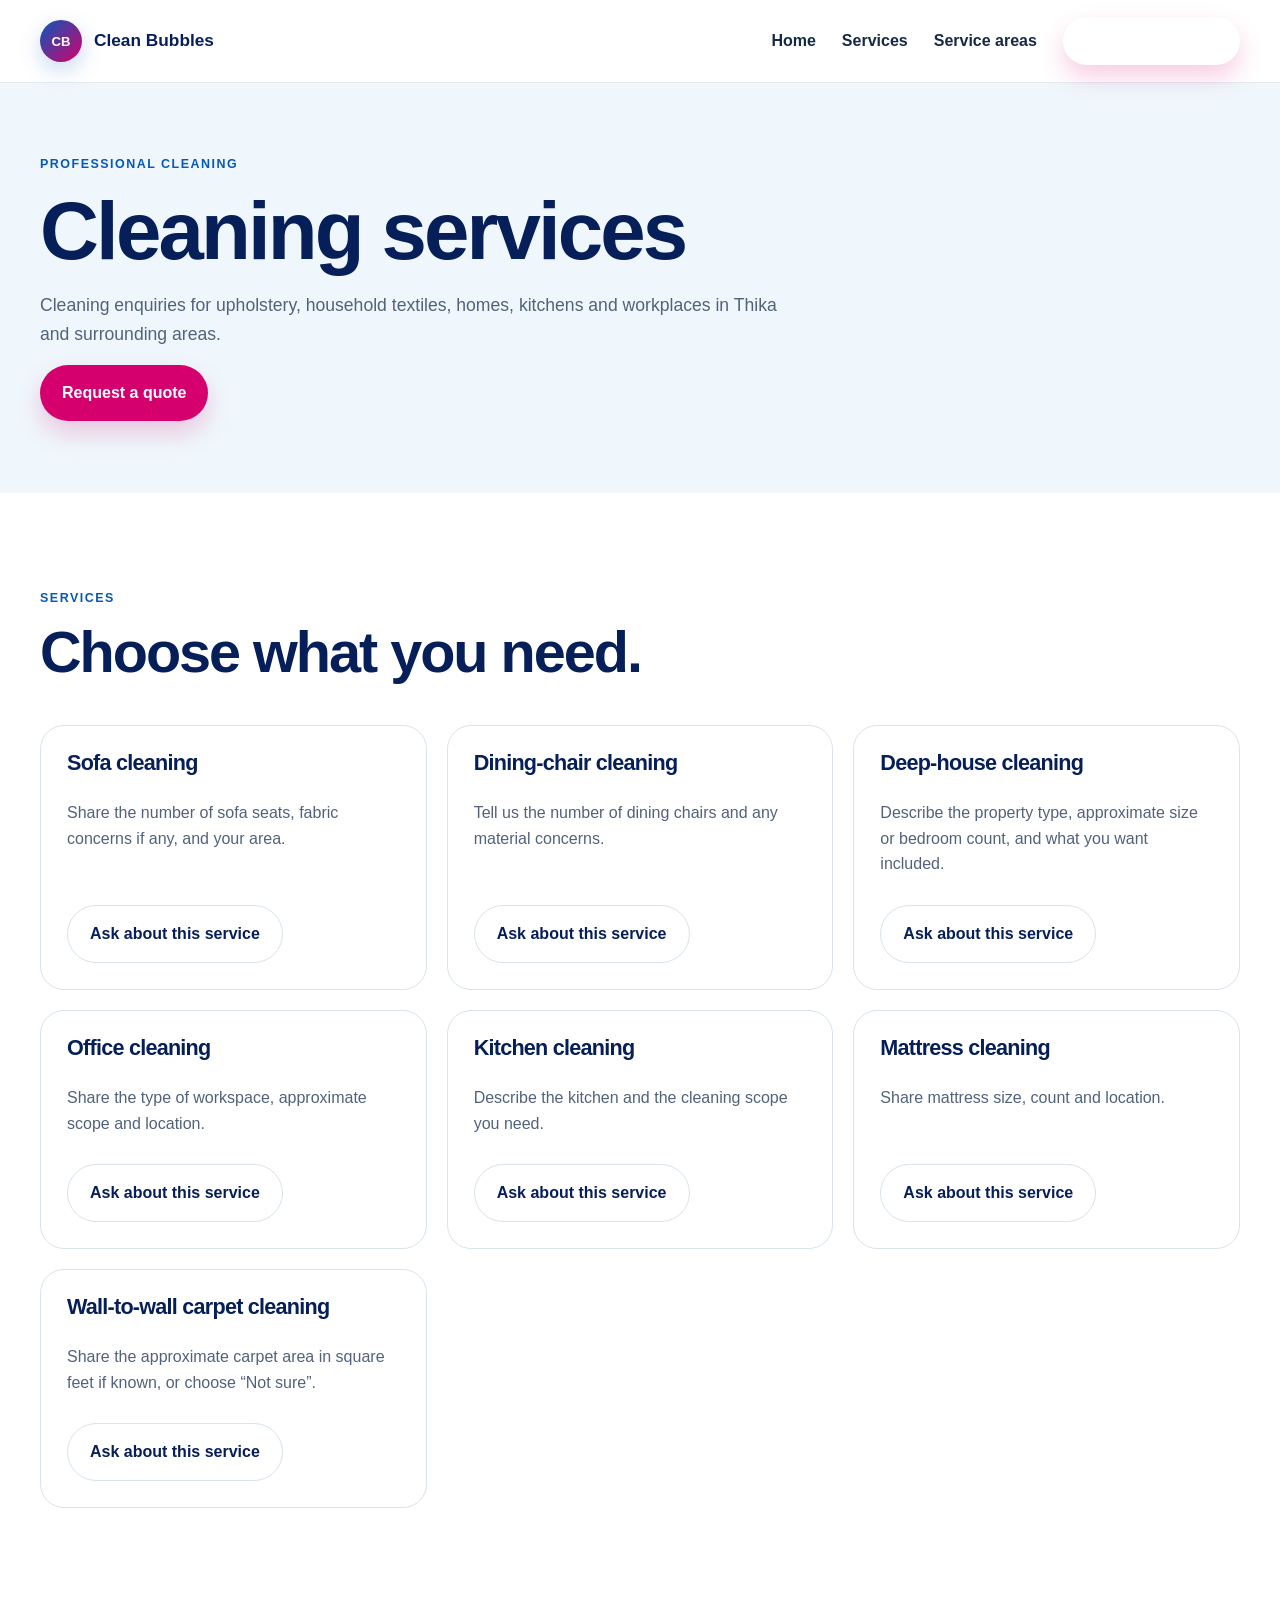
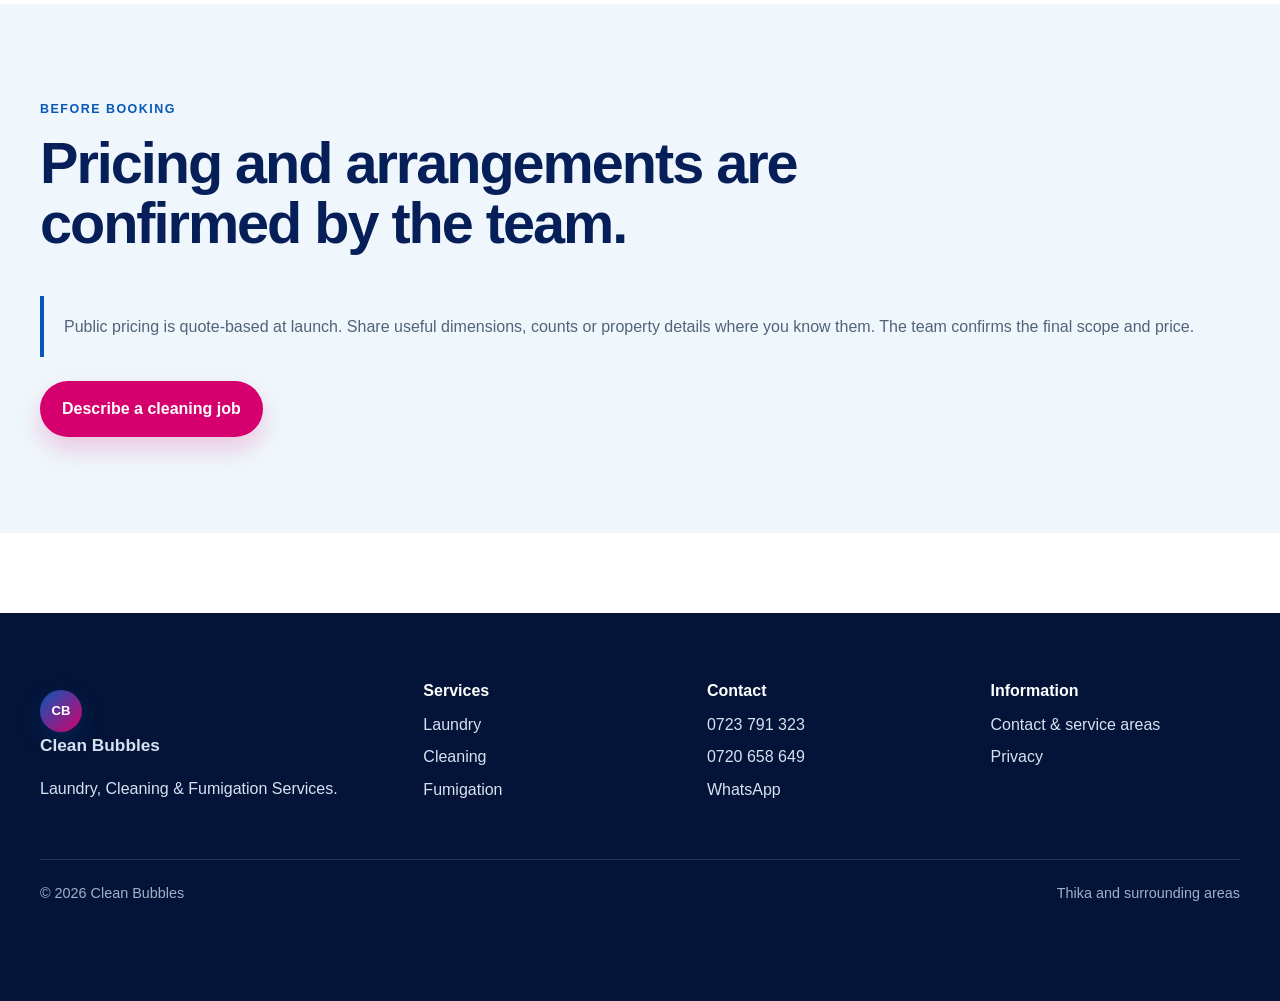
==== cleaning/index.html @ 1221df8a "Add cleaning services page" ====
<!doctype html>
<html lang="en">
<head>
  <meta charset="utf-8">
  <meta name="viewport" content="width=device-width,initial-scale=1">
  <meta name="description" content="Cleaning enquiries for upholstery, household textiles, homes, kitchens and workplaces in Thika and surrounding areas.">
  <title>Cleaning services | Clean Bubbles</title>
  <link rel="stylesheet" href="../assets/css/styles.css">
  <script defer src="../assets/js/main.js"></script>
  <script defer src="../assets/js/enquiry.js"></script>
</head>
<body>
  <a class="skip-link" href="#main">Skip to content</a>
  <header class="site-header">
    <div class="container nav-shell">
      <a class="wordmark" href="../"><span class="wordmark-mark">CB</span><span>Clean Bubbles</span></a>
      <button class="menu-toggle" type="button" aria-expanded="false" aria-controls="primary-nav">Menu</button>
      <nav id="primary-nav" class="primary-nav" aria-label="Primary navigation">
        <a href="../">Home</a>
        <div class="nav-dropdown is-open-static">
          <button class="nav-drop-toggle" type="button" aria-expanded="false">Services</button>
          <div class="nav-dropdown-menu"><a href="../laundry/">Laundry</a><a href="../cleaning/">Cleaning</a><a href="../fumigation/">Fumigation</a></div>
        </div>
        <a href="../contact/#areas">Service areas</a>
        <a class="btn btn-primary btn-small" href="https://wa.me/254723791323" target="_blank" rel="noopener noreferrer">Chat on WhatsApp</a>
      </nav>
    </div>
  </header>

  <main id="main">
    <section class="page-hero">
      <div class="container">
        <p class="eyebrow">Professional cleaning</p>
        <h1>Cleaning services</h1>
        <p class="page-lede">Cleaning enquiries for upholstery, household textiles, homes, kitchens and workplaces in Thika and surrounding areas.</p>
        <button class="btn btn-primary" type="button" data-enquiry data-category="cleaning">Request a quote</button>
      </div>
    </section>

    <section class="section">
      <div class="container">
        <div class="section-heading">
          <p class="eyebrow">Services</p>
          <h2>Choose what you need.</h2>
        </div>
        <div class="card-grid">
          <article class="service-card"><h3>Sofa cleaning</h3><p>Share the number of sofa seats, fabric concerns if any, and your area.</p><button class="btn btn-secondary" type="button" data-enquiry data-category="cleaning" data-service="Sofa cleaning">Ask about this service</button></article><article class="service-card"><h3>Dining-chair cleaning</h3><p>Tell us the number of dining chairs and any material concerns.</p><button class="btn btn-secondary" type="button" data-enquiry data-category="cleaning" data-service="Dining-chair cleaning">Ask about this service</button></article><article class="service-card"><h3>Deep-house cleaning</h3><p>Describe the property type, approximate size or bedroom count, and what you want included.</p><button class="btn btn-secondary" type="button" data-enquiry data-category="cleaning" data-service="Deep-house cleaning">Ask about this service</button></article><article class="service-card"><h3>Office cleaning</h3><p>Share the type of workspace, approximate scope and location.</p><button class="btn btn-secondary" type="button" data-enquiry data-category="cleaning" data-service="Office cleaning">Ask about this service</button></article><article class="service-card"><h3>Kitchen cleaning</h3><p>Describe the kitchen and the cleaning scope you need.</p><button class="btn btn-secondary" type="button" data-enquiry data-category="cleaning" data-service="Kitchen cleaning">Ask about this service</button></article><article class="service-card"><h3>Mattress cleaning</h3><p>Share mattress size, count and location.</p><button class="btn btn-secondary" type="button" data-enquiry data-category="cleaning" data-service="Mattress cleaning">Ask about this service</button></article><article class="service-card"><h3>Wall-to-wall carpet cleaning</h3><p>Share the approximate carpet area in square feet if known, or choose “Not sure”.</p><button class="btn btn-secondary" type="button" data-enquiry data-category="cleaning" data-service="Wall-to-wall carpet cleaning">Ask about this service</button></article>
        </div>
      </div>
    </section>

    <section class="section area-section">
      <div class="container">
        <div class="section-heading">
          <p class="eyebrow">Before booking</p>
          <h2>Pricing and arrangements are confirmed by the team.</h2>
        </div>
        <p class="notice">Public pricing is quote-based at launch. Share useful dimensions, counts or property details where you know them. The team confirms the final scope and price.</p>
        <div style="margin-top:24px"><button class="btn btn-primary" type="button" data-enquiry data-category="cleaning">Describe a cleaning job</button></div>
      </div>
    </section>
  </main>

  <footer class="site-footer">
    <div class="container footer-grid">
      <div><a class="wordmark wordmark-light" href="../"><span class="wordmark-mark">CB</span><span>Clean Bubbles</span></a><p>Laundry, Cleaning & Fumigation Services.</p></div>
      <div><h2>Services</h2><a href="../laundry/">Laundry</a><a href="../cleaning/">Cleaning</a><a href="../fumigation/">Fumigation</a></div>
      <div><h2>Contact</h2><a href="tel:+254723791323">0723 791 323</a><a href="tel:+254720658649">0720 658 649</a><a href="https://wa.me/254723791323" target="_blank" rel="noopener noreferrer">WhatsApp</a></div>
      <div><h2>Information</h2><a href="../contact/">Contact & service areas</a><a href="../privacy/">Privacy</a></div>
    </div>
    <div class="container footer-bottom"><span>© <span data-year></span> Clean Bubbles</span><span>Thika and surrounding areas</span></div>
  </footer>

  <div class="mobile-action-bar"><a href="https://wa.me/254723791323" target="_blank" rel="noopener noreferrer">WhatsApp</a><a href="tel:+254723791323">Call</a></div>
</body>
</html>
---- assets/css/styles.css ----
:root{
  --navy:#071F58;
  --blue:#0758B8;
  --pink:#D5006D;
  --white:#fff;
  --pale:#EFF7FC;
  --text:#172A45;
  --muted:#51627A;
  --border:#D7E3ED;
  --shadow:0 18px 45px rgba(7,31,88,.12);
  --radius:28px;
  --container:1200px;
}
*{box-sizing:border-box}
html{scroll-behavior:smooth}
body{margin:0;font-family:Arial,Helvetica,sans-serif;color:var(--text);background:#fff;line-height:1.6}
body.modal-open{overflow:hidden}
a{color:inherit}
img{max-width:100%}
button,input,select,textarea{font:inherit}
button{cursor:pointer}
.container{width:min(var(--container),calc(100% - 48px));margin-inline:auto}
.section{padding:96px 0}
.skip-link{position:absolute;left:-9999px;top:10px;background:var(--navy);color:#fff;padding:10px 14px;z-index:999}
.skip-link:focus{left:10px}
.site-header{position:sticky;top:0;z-index:50;background:rgba(255,255,255,.93);backdrop-filter:blur(18px);border-bottom:1px solid rgba(215,227,237,.7)}
.nav-shell{min-height:82px;display:flex;align-items:center;justify-content:space-between;gap:24px}
.wordmark{display:inline-flex;align-items:center;gap:12px;text-decoration:none;font-weight:800;color:var(--navy);font-size:1.08rem}
.wordmark-mark{width:42px;height:42px;display:grid;place-items:center;border-radius:50%;background:linear-gradient(135deg,var(--blue),var(--pink));color:#fff;font-size:.82rem;box-shadow:0 8px 22px rgba(7,88,184,.22)}
.primary-nav{display:flex;align-items:center;gap:26px}
.primary-nav>a,.nav-drop-toggle{font-weight:700;text-decoration:none;color:var(--text);background:none;border:0;padding:10px 0}
.primary-nav>a:hover,.nav-drop-toggle:hover,.primary-nav .active{color:var(--blue)}
.nav-dropdown{position:relative}
.nav-dropdown-menu{position:absolute;top:calc(100% + 12px);left:-18px;min-width:190px;background:#fff;padding:10px;border-radius:18px;box-shadow:var(--shadow);border:1px solid var(--border);opacity:0;visibility:hidden;transform:translateY(-6px);transition:.2s ease}
.nav-dropdown.is-open .nav-dropdown-menu{opacity:1;visibility:visible;transform:none}
.nav-dropdown-menu a{display:block;padding:10px 12px;border-radius:12px;text-decoration:none;font-weight:700}
.nav-dropdown-menu a:hover{background:var(--pale);color:var(--blue)}
.menu-toggle{display:none;border:1px solid var(--border);background:#fff;border-radius:12px;padding:10px 14px;font-weight:800}
.btn{border:0;border-radius:999px;padding:15px 22px;display:inline-flex;align-items:center;justify-content:center;gap:8px;text-decoration:none;font-weight:800;transition:transform .2s ease,box-shadow .2s ease,background .2s ease}
.btn:hover{transform:translateY(-2px)}
.btn-primary{background:var(--pink);color:#fff;box-shadow:0 12px 26px rgba(213,0,109,.2)}
.btn-secondary{background:#fff;color:var(--navy);border:1px solid var(--border)}
.btn-light{background:#fff;color:var(--navy)}
.btn-small{padding:11px 17px!important;color:#fff!important}
.hero{overflow:hidden;background:linear-gradient(180deg,#fff 0%,#f7fbff 100%);padding:72px 0 86px}
.hero-grid{display:grid;grid-template-columns:1.05fr .95fr;align-items:center;gap:72px}
.eyebrow{text-transform:uppercase;letter-spacing:.12em;font-size:.78rem;font-weight:800;color:var(--blue);margin:0 0 14px}
.eyebrow-light{color:#b8d7ff}
h1,h2,h3{line-height:1.04;margin:0;color:var(--navy);letter-spacing:-.035em}
h1{font-size:clamp(3rem,6.5vw,5.1rem);max-width:780px}
h2{font-size:clamp(2.2rem,4.5vw,3.8rem)}
h3{font-size:clamp(1.45rem,2.6vw,2.25rem)}
.hero-lede{font-size:1.18rem;color:var(--muted);max-width:680px;margin:24px 0 30px}
.hero-actions,.inline-actions{display:flex;gap:14px;flex-wrap:wrap;align-items:center}
.hero-contact{display:flex;gap:8px;align-items:center;margin-top:22px;color:var(--muted);font-size:.95rem}
.hero-contact a{font-weight:800;color:var(--navy)}
.hero-art{min-height:560px;position:relative;display:grid;place-items:center}
.washer{width:350px;height:430px;border-radius:34px;background:linear-gradient(145deg,#f8fbfe,#e7f0f8);box-shadow:0 40px 80px rgba(7,31,88,.2),inset 0 0 0 1px rgba(255,255,255,.9);position:relative;z-index:2;padding:34px}
.washer-top{height:42px;display:flex;align-items:center;gap:12px}
.washer-top span{width:15px;height:15px;border-radius:50%;background:var(--blue)}
.washer-top span:nth-child(2){background:#b8c9dc}
.washer-top span:nth-child(3){width:58px;border-radius:99px;background:#dbe7f1}
.washer-door{width:246px;height:246px;border-radius:50%;margin:30px auto 0;background:radial-gradient(circle at 38% 25%,#8bd5ff,#1d72c8 58%,#0b326d);border:24px solid #d8e4ee;box-shadow:inset 0 0 0 5px rgba(255,255,255,.7);position:relative;overflow:hidden}
.washer-water{position:absolute;left:-10%;right:-10%;bottom:-15%;height:58%;background:rgba(255,255,255,.16);border-radius:50% 50% 0 0;transform:rotate(-7deg)}
.washer-cloth{position:absolute;width:90px;height:60px;border-radius:40px;filter:drop-shadow(0 8px 12px rgba(0,0,0,.15))}
.cloth-one{background:#fff;left:42px;top:118px;transform:rotate(22deg)}
.cloth-two{background:#ef62a8;right:26px;top:92px;transform:rotate(-30deg)}
.laundry-card{position:absolute;right:0;bottom:52px;background:#fff;border:1px solid var(--border);box-shadow:var(--shadow);border-radius:22px;padding:18px 20px;z-index:4;max-width:235px}
.laundry-card strong,.laundry-card span{display:block}
.laundry-card strong{color:var(--navy)}
.laundry-card span{font-size:.9rem;color:var(--muted);margin-top:4px}
.bubble{position:absolute;border-radius:50%;background:linear-gradient(135deg,rgba(7,88,184,.22),rgba(213,0,109,.13));border:1px solid rgba(255,255,255,.85);box-shadow:inset 0 0 18px rgba(255,255,255,.8)}
.bubble-a{width:110px;height:110px;top:35px;right:20px}
.bubble-b{width:58px;height:58px;left:18px;top:140px}
.bubble-c{width:78px;height:78px;right:48px;top:170px}
.section-heading{max-width:760px;margin-bottom:42px}
.section-heading p:not(.eyebrow){color:var(--muted);font-size:1.08rem}
.tabs{border:1px solid var(--border);border-radius:32px;padding:14px;background:#fff;box-shadow:0 20px 60px rgba(7,31,88,.08)}
.tab-list{display:flex;gap:8px;padding:6px;background:var(--pale);border-radius:20px;width:max-content;max-width:100%;margin-bottom:14px}
.tab-list button{border:0;background:transparent;border-radius:15px;padding:12px 20px;color:var(--muted);font-weight:800}
.tab-list button[aria-selected="true"]{background:#fff;color:var(--blue);box-shadow:0 8px 24px rgba(7,31,88,.08)}
.tab-panel{min-height:390px;display:grid;grid-template-columns:1fr .9fr;align-items:center;gap:50px;padding:44px}
.tab-panel[hidden]{display:none}
.tab-panel p:not(.eyebrow){color:var(--muted);font-size:1.05rem}
.text-link{font-weight:800;color:var(--blue);text-decoration:none}
.service-visual{min-height:290px;border-radius:28px;background:linear-gradient(145deg,#f7fbff,#e8f4fb);position:relative;overflow:hidden}
.fold{position:absolute;left:50%;transform:translateX(-50%);width:220px;height:72px;border-radius:18px;box-shadow:0 14px 30px rgba(7,31,88,.1)}
.fold-1{top:70px;background:#fff}
.fold-2{top:128px;background:#74bce9}
.fold-3{top:186px;background:#f28bb9}
.sofa{position:absolute;left:18%;right:18%;bottom:44px;height:130px;background:#6ca5cf;border-radius:24px 24px 14px 14px}
.sofa:before,.sofa:after{content:"";position:absolute;bottom:-24px;width:24px;height:32px;background:#497da4;border-radius:0 0 8px 8px}
.sofa:before{left:18px}.sofa:after{right:18px}
.sparkle{position:absolute;width:28px;height:28px;background:var(--pink);clip-path:polygon(50% 0,61% 39%,100% 50%,61% 61%,50% 100%,39% 61%,0 50%,39% 39%)}
.s1{top:48px;right:24%}.s2{top:95px;left:19%;width:18px;height:18px;background:var(--blue)}
.shield{position:absolute;width:145px;height:165px;background:linear-gradient(145deg,var(--blue),var(--navy));left:50%;top:50%;transform:translate(-50%,-50%);clip-path:polygon(50% 0,90% 15%,82% 68%,50% 100%,18% 68%,10% 15%)}
.dot{position:absolute;border-radius:50%;background:var(--pink)}
.d1{width:26px;height:26px;left:18%;top:25%}.d2{width:18px;height:18px;right:17%;top:38%}.d3{width:12px;height:12px;left:30%;bottom:17%}
.care-section{background:var(--navy);color:#fff;overflow:hidden}
.care-grid{display:grid;grid-template-columns:.95fr 1.05fr;gap:70px;align-items:center}
.care-section h2{color:#fff}
.care-copy p:not(.eyebrow){color:#cbd7eb;font-size:1.08rem;margin:22px 0 26px}
.fabric-art{height:450px;position:relative}
.fabric{position:absolute;border-radius:42px;box-shadow:0 35px 60px rgba(0,0,0,.25)}
.fabric-one{width:74%;height:220px;right:0;top:20px;background:linear-gradient(145deg,#f3f7fb,#a9c2d7);transform:rotate(8deg)}
.fabric-two{width:68%;height:210px;left:3%;top:125px;background:linear-gradient(145deg,#2c77bd,#11457c);transform:rotate(-8deg)}
.fabric-three{width:56%;height:170px;right:8%;bottom:5px;background:linear-gradient(145deg,#e7539b,#9d0f57);transform:rotate(5deg)}
.steps{display:grid;grid-template-columns:repeat(3,1fr);gap:22px}
.step-card{padding:30px;border:1px solid var(--border);border-radius:26px;background:#fff}
.step-card span{display:inline-grid;place-items:center;width:48px;height:48px;border-radius:50%;background:var(--pale);color:var(--blue);font-weight:900}
.step-card h3{font-size:1.42rem;margin:22px 0 10px}
.step-card p{margin:0;color:var(--muted)}
.area-section{background:var(--pale)}
.area-grid{display:grid;grid-template-columns:1fr .75fr;gap:46px;align-items:center}
.area-grid p{color:var(--muted)}
.area-card{background:#fff;border:1px solid var(--border);border-radius:28px;padding:30px;box-shadow:0 18px 50px rgba(7,31,88,.08)}
.area-card strong{font-size:1.25rem;color:var(--navy)}
.faq-list{display:grid;gap:12px}
.faq-list details{border:1px solid var(--border);border-radius:18px;padding:18px 20px;background:#fff}
.faq-list summary{font-weight:800;color:var(--navy);cursor:pointer}
.faq-list p{color:var(--muted);margin-bottom:0}
.final-cta{padding-top:40px}
.cta-panel{background:linear-gradient(135deg,var(--blue),var(--navy));color:#fff;border-radius:34px;padding:48px;display:flex;justify-content:space-between;align-items:center;gap:30px}
.cta-panel h2{color:#fff}.cta-panel p:not(.eyebrow){color:#d6e6f8}
.site-footer{background:#041438;color:#d6e1f1;padding:70px 0 96px;margin-top:80px}
.footer-grid{display:grid;grid-template-columns:1.4fr repeat(3,1fr);gap:34px}
.wordmark-light{color:#fff}
.footer-grid h2{font-size:1rem;color:#fff;margin-bottom:12px;letter-spacing:0}
.footer-grid a{display:block;color:#d6e1f1;text-decoration:none;margin:7px 0}
.footer-grid a:hover{color:#fff}
.footer-bottom{margin-top:42px;padding-top:22px;border-top:1px solid rgba(255,255,255,.14);display:flex;justify-content:space-between;gap:20px;font-size:.9rem;color:#9fb0c8}
.mobile-action-bar{display:none}
.page-hero{background:var(--pale);padding:72px 0}
.page-hero .page-lede{max-width:760px;color:var(--muted);font-size:1.1rem}
.card-grid{display:grid;grid-template-columns:repeat(3,1fr);gap:20px}
.service-card{border:1px solid var(--border);border-radius:24px;padding:26px;background:#fff;display:flex;flex-direction:column}
.service-card h3{font-size:1.35rem;margin-bottom:10px}
.service-card p{color:var(--muted);flex:1}
.service-card .btn{margin-top:12px;align-self:flex-start}
.notice{border-left:4px solid var(--blue);background:var(--pale);padding:18px 20px;border-radius:0 16px 16px 0;color:var(--muted)}
.contact-grid{display:grid;grid-template-columns:1fr 1fr;gap:24px}
.contact-card{border:1px solid var(--border);border-radius:24px;padding:28px}
.contact-card h2{font-size:1.6rem;margin-bottom:8px}
.contact-card p{color:var(--muted)}
.contact-card a{font-weight:800;color:var(--blue)}
.enquiry-modal{position:fixed;inset:0;z-index:100;display:none}
.enquiry-modal.is-open{display:block}
.enquiry-backdrop{position:absolute;inset:0;background:rgba(4,20,56,.72)}
.enquiry-dialog{position:relative;width:min(680px,calc(100% - 32px));max-height:90vh;overflow:auto;margin:5vh auto;background:#fff;border-radius:28px;padding:30px;box-shadow:0 30px 80px rgba(0,0,0,.3)}
.enquiry-close{position:absolute;right:18px;top:18px;border:1px solid var(--border);width:42px;height:42px;border-radius:50%;background:#fff;font-weight:900}
.form-grid{display:grid;grid-template-columns:1fr 1fr;gap:16px}
.form-field{display:grid;gap:7px}
.form-field.full{grid-column:1/-1}
.form-field label{font-weight:800;color:var(--navy)}
.form-field input,.form-field select,.form-field textarea{width:100%;border:1px solid var(--border);border-radius:14px;padding:13px 14px;color:var(--text);background:#fff}
.form-field textarea{min-height:130px;resize:vertical}
.form-error{color:#a50048;font-size:.88rem;min-height:1.1em}
.review-box{white-space:pre-wrap;background:var(--pale);border-radius:18px;padding:18px;color:var(--text);margin:18px 0}
.modal-actions{display:flex;gap:10px;flex-wrap:wrap;margin-top:20px}
.reveal{opacity:0;transform:translateY(16px);transition:opacity .6s ease,transform .6s ease}
.reveal.is-visible{opacity:1;transform:none}
@media (prefers-reduced-motion:reduce){*{scroll-behavior:auto!important}.reveal{opacity:1;transform:none;transition:none}.btn{transition:none}}
@media(max-width:900px){
  .menu-toggle{display:block}
  .primary-nav{position:absolute;left:24px;right:24px;top:72px;display:none;flex-direction:column;align-items:stretch;gap:4px;background:#fff;padding:18px;border-radius:20px;border:1px solid var(--border);box-shadow:var(--shadow)}
  .primary-nav.is-open{display:flex}
  .nav-dropdown-menu{position:static;display:none;opacity:1;visibility:visible;transform:none;box-shadow:none;margin-top:4px}
  .nav-dropdown.is-open .nav-dropdown-menu{display:block}
  .hero-grid,.care-grid,.area-grid,.contact-grid{grid-template-columns:1fr}
  .hero{padding-top:50px}
  .hero-art{min-height:480px}
  .tab-panel{grid-template-columns:1fr;padding:28px;min-height:0}
  .steps,.card-grid{grid-template-columns:1fr 1fr}
  .footer-grid{grid-template-columns:1fr 1fr}
}
@media(max-width:640px){
  .container{width:min(100% - 32px,var(--container))}
  .section{padding:68px 0}
  .hero-grid{gap:34px}
  .hero-art{min-height:390px}
  .washer{width:270px;height:340px;padding:24px}
  .washer-door{width:188px;height:188px;border-width:18px;margin-top:18px}
  .laundry-card{right:4px;bottom:26px;max-width:190px}
  .tab-list{width:100%;display:grid;grid-template-columns:repeat(3,1fr)}
  .tab-list button{padding:11px 8px}
  .steps,.card-grid,.footer-grid{grid-template-columns:1fr}
  .cta-panel{padding:32px;align-items:flex-start;flex-direction:column}
  .footer-bottom{flex-direction:column}
  .mobile-action-bar{position:fixed;display:grid;grid-template-columns:1fr 1fr;left:12px;right:12px;bottom:12px;z-index:45;background:#fff;border:1px solid var(--border);border-radius:18px;box-shadow:var(--shadow);overflow:hidden}
  .mobile-action-bar a{padding:14px;text-align:center;text-decoration:none;font-weight:900;color:var(--navy)}
  .mobile-action-bar a:first-child{background:var(--pink);color:#fff}
  .site-footer{padding-bottom:120px}
  .form-grid{grid-template-columns:1fr}
  .form-field.full{grid-column:auto}
}
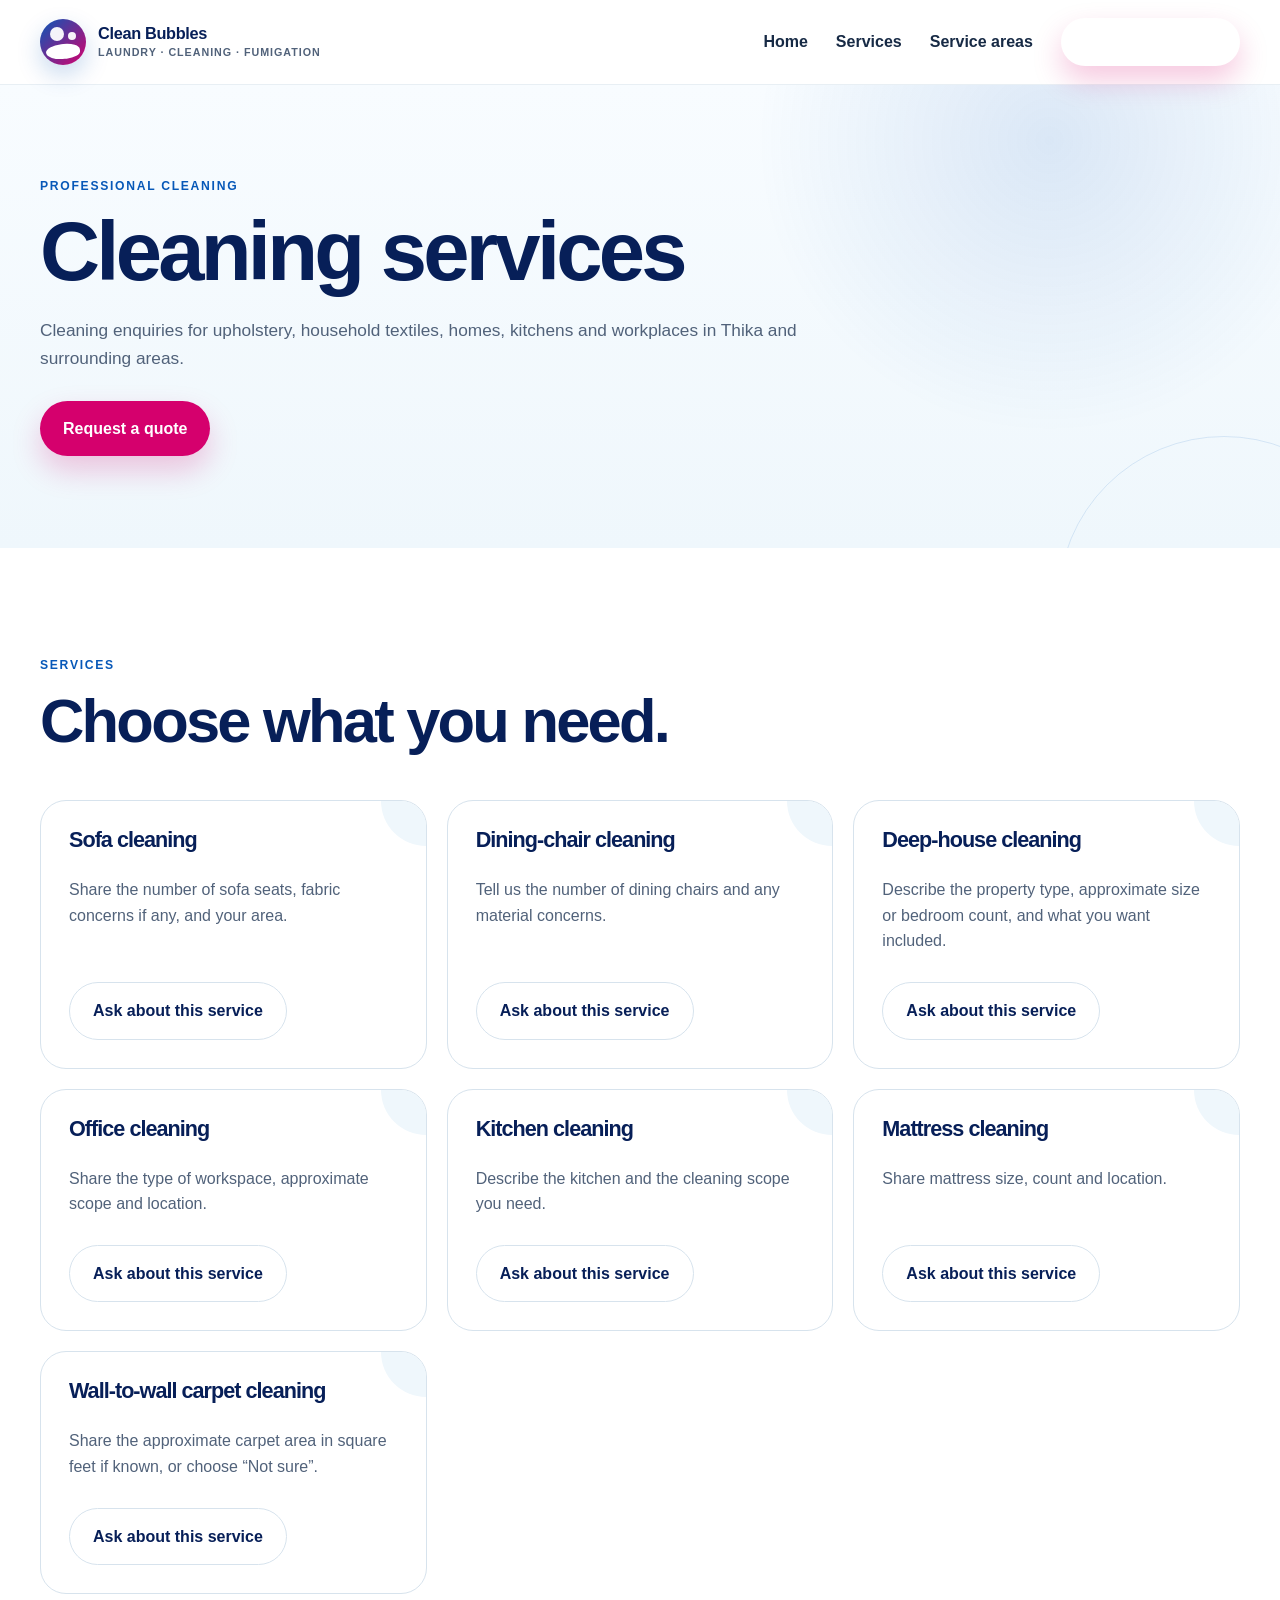
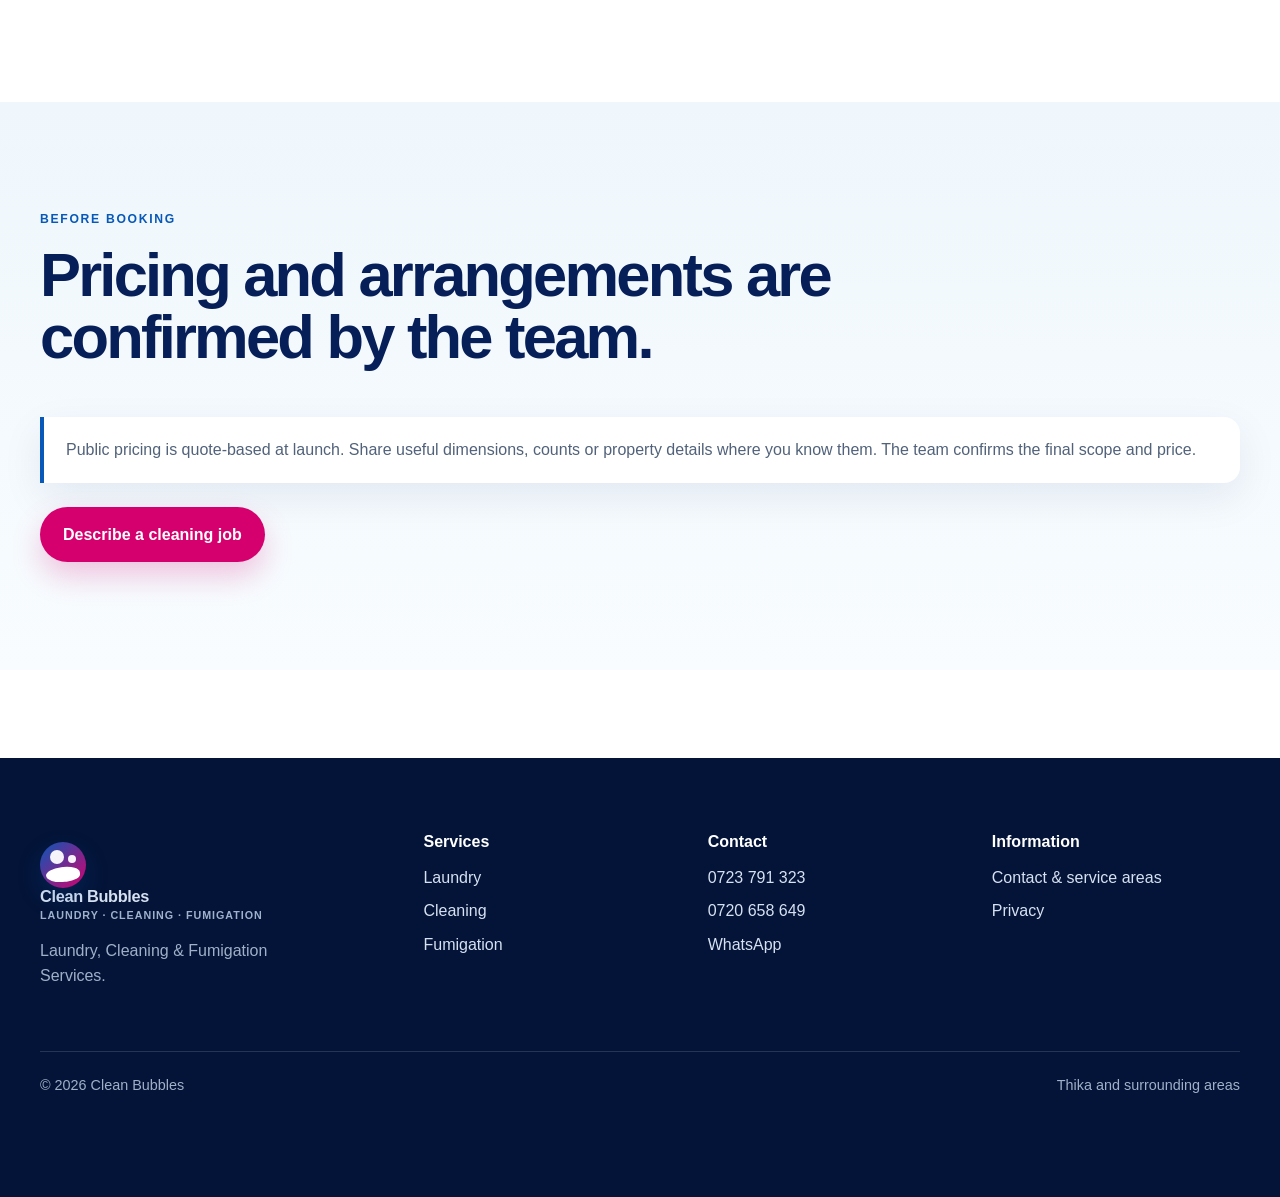
==== commit 4ab36979: "Align Clean Bubbles branding across pages" ====
--- a/cleaning/index.html
+++ b/cleaning/index.html
@@ -13,7 +13,7 @@
   <a class="skip-link" href="#main">Skip to content</a>
   <header class="site-header">
     <div class="container nav-shell">
-      <a class="wordmark" href="../"><span class="wordmark-mark">CB</span><span>Clean Bubbles</span></a>
+      <a class="wordmark" href="../"><span class="wordmark-mark" aria-hidden="true"><span class="mark-bubble mark-bubble-one"></span><span class="mark-bubble mark-bubble-two"></span><span class="mark-wave"></span></span><span class="wordmark-copy"><strong>Clean Bubbles</strong><small>Laundry · Cleaning · Fumigation</small></span></a>
       <button class="menu-toggle" type="button" aria-expanded="false" aria-controls="primary-nav">Menu</button>
       <nav id="primary-nav" class="primary-nav" aria-label="Primary navigation">
         <a href="../">Home</a>
@@ -63,7 +63,7 @@
 
   <footer class="site-footer">
     <div class="container footer-grid">
-      <div><a class="wordmark wordmark-light" href="../"><span class="wordmark-mark">CB</span><span>Clean Bubbles</span></a><p>Laundry, Cleaning & Fumigation Services.</p></div>
+      <div><a class="wordmark wordmark-light" href="../"><span class="wordmark-mark" aria-hidden="true"><span class="mark-bubble mark-bubble-one"></span><span class="mark-bubble mark-bubble-two"></span><span class="mark-wave"></span></span><span class="wordmark-copy"><strong>Clean Bubbles</strong><small>Laundry · Cleaning · Fumigation</small></span></a><p>Laundry, Cleaning & Fumigation Services.</p></div>
       <div><h2>Services</h2><a href="../laundry/">Laundry</a><a href="../cleaning/">Cleaning</a><a href="../fumigation/">Fumigation</a></div>
       <div><h2>Contact</h2><a href="tel:+254723791323">0723 791 323</a><a href="tel:+254720658649">0720 658 649</a><a href="https://wa.me/254723791323" target="_blank" rel="noopener noreferrer">WhatsApp</a></div>
       <div><h2>Information</h2><a href="../contact/">Contact & service areas</a><a href="../privacy/">Privacy</a></div>
--- a/assets/css/styles.css
+++ b/assets/css/styles.css
@@ -1,195 +1,455 @@
 :root{
   --navy:#071F58;
+  --navy-deep:#041438;
   --blue:#0758B8;
+  --blue-soft:#2A88D8;
   --pink:#D5006D;
-  --white:#fff;
+  --pink-soft:#F063A8;
+  --white:#FFFFFF;
   --pale:#EFF7FC;
+  --pale-2:#F7FBFE;
   --text:#172A45;
   --muted:#51627A;
   --border:#D7E3ED;
-  --shadow:0 18px 45px rgba(7,31,88,.12);
-  --radius:28px;
+  --shadow:0 24px 70px rgba(7,31,88,.12);
+  --shadow-soft:0 14px 40px rgba(7,31,88,.08);
+  --radius:30px;
   --container:1200px;
 }
 *{box-sizing:border-box}
 html{scroll-behavior:smooth}
-body{margin:0;font-family:Arial,Helvetica,sans-serif;color:var(--text);background:#fff;line-height:1.6}
+body{
+  margin:0;
+  font-family:Inter,ui-sans-serif,-apple-system,BlinkMacSystemFont,"Segoe UI",Arial,Helvetica,sans-serif;
+  color:var(--text);
+  background:#fff;
+  line-height:1.6;
+  -webkit-font-smoothing:antialiased;
+  overflow-x:hidden;
+}
 body.modal-open{overflow:hidden}
 a{color:inherit}
 img{max-width:100%}
 button,input,select,textarea{font:inherit}
 button{cursor:pointer}
+button:focus-visible,a:focus-visible,input:focus-visible,select:focus-visible,textarea:focus-visible,summary:focus-visible{
+  outline:3px solid rgba(7,88,184,.32);
+  outline-offset:3px;
+}
 .container{width:min(var(--container),calc(100% - 48px));margin-inline:auto}
-.section{padding:96px 0}
-.skip-link{position:absolute;left:-9999px;top:10px;background:var(--navy);color:#fff;padding:10px 14px;z-index:999}
+.section{padding:108px 0}
+.skip-link{position:absolute;left:-9999px;top:10px;background:var(--navy);color:#fff;padding:10px 14px;z-index:999;border-radius:10px}
 .skip-link:focus{left:10px}
-.site-header{position:sticky;top:0;z-index:50;background:rgba(255,255,255,.93);backdrop-filter:blur(18px);border-bottom:1px solid rgba(215,227,237,.7)}
-.nav-shell{min-height:82px;display:flex;align-items:center;justify-content:space-between;gap:24px}
-.wordmark{display:inline-flex;align-items:center;gap:12px;text-decoration:none;font-weight:800;color:var(--navy);font-size:1.08rem}
-.wordmark-mark{width:42px;height:42px;display:grid;place-items:center;border-radius:50%;background:linear-gradient(135deg,var(--blue),var(--pink));color:#fff;font-size:.82rem;box-shadow:0 8px 22px rgba(7,88,184,.22)}
-.primary-nav{display:flex;align-items:center;gap:26px}
-.primary-nav>a,.nav-drop-toggle{font-weight:700;text-decoration:none;color:var(--text);background:none;border:0;padding:10px 0}
+
+.site-header{
+  position:sticky;top:0;z-index:50;
+  background:rgba(255,255,255,.88);
+  backdrop-filter:blur(20px) saturate(150%);
+  border-bottom:1px solid rgba(215,227,237,.58);
+  transition:box-shadow .25s ease,background .25s ease;
+}
+.site-header.is-scrolled{background:rgba(255,255,255,.96);box-shadow:0 10px 30px rgba(7,31,88,.06)}
+.nav-shell{min-height:84px;display:flex;align-items:center;justify-content:space-between;gap:24px}
+.wordmark{display:inline-flex;align-items:center;gap:12px;text-decoration:none;color:var(--navy)}
+.wordmark-mark{
+  width:46px;height:46px;display:grid;place-items:center;border-radius:50%;
+  background:linear-gradient(135deg,var(--blue),var(--pink));
+  color:#fff;font-size:.78rem;font-weight:900;box-shadow:0 10px 24px rgba(7,88,184,.22);
+  position:relative;overflow:hidden;flex:0 0 auto;
+}
+.mark-bubble{position:absolute;border-radius:50%;background:rgba(255,255,255,.94)}
+.mark-bubble-one{width:14px;height:14px;left:10px;top:8px}
+.mark-bubble-two{width:8px;height:8px;right:10px;top:13px}
+.mark-wave{
+  position:absolute;width:34px;height:15px;left:6px;bottom:6px;
+  border-radius:50% 50% 44% 56%;
+  background:#fff;transform:rotate(-6deg);
+}
+.wordmark-copy{display:grid;line-height:1.05;gap:5px}
+.wordmark-copy strong{font-size:1.02rem;letter-spacing:-.02em}
+.wordmark-copy small{font-size:.67rem;letter-spacing:.09em;text-transform:uppercase;color:var(--muted);font-weight:800}
+.wordmark-light .wordmark-copy small{color:#9fb2cc}
+.primary-nav{display:flex;align-items:center;gap:28px}
+.primary-nav>a,.nav-drop-toggle{
+  font-weight:750;text-decoration:none;color:var(--text);background:none;border:0;padding:12px 0;
+  transition:color .18s ease;
+}
 .primary-nav>a:hover,.nav-drop-toggle:hover,.primary-nav .active{color:var(--blue)}
 .nav-dropdown{position:relative}
-.nav-dropdown-menu{position:absolute;top:calc(100% + 12px);left:-18px;min-width:190px;background:#fff;padding:10px;border-radius:18px;box-shadow:var(--shadow);border:1px solid var(--border);opacity:0;visibility:hidden;transform:translateY(-6px);transition:.2s ease}
+.nav-dropdown-menu{
+  position:absolute;top:calc(100% + 10px);left:-24px;min-width:280px;background:#fff;padding:10px;
+  border-radius:20px;box-shadow:var(--shadow);border:1px solid var(--border);
+  opacity:0;visibility:hidden;transform:translateY(-8px);transition:.2s ease;
+}
 .nav-dropdown.is-open .nav-dropdown-menu{opacity:1;visibility:visible;transform:none}
-.nav-dropdown-menu a{display:block;padding:10px 12px;border-radius:12px;text-decoration:none;font-weight:700}
-.nav-dropdown-menu a:hover{background:var(--pale);color:var(--blue)}
-.menu-toggle{display:none;border:1px solid var(--border);background:#fff;border-radius:12px;padding:10px 14px;font-weight:800}
-.btn{border:0;border-radius:999px;padding:15px 22px;display:inline-flex;align-items:center;justify-content:center;gap:8px;text-decoration:none;font-weight:800;transition:transform .2s ease,box-shadow .2s ease,background .2s ease}
+.nav-dropdown-menu a{display:grid;padding:12px 14px;border-radius:14px;text-decoration:none;line-height:1.25}
+.nav-dropdown-menu a span{font-weight:850;color:var(--navy)}
+.nav-dropdown-menu a small{font-size:.78rem;color:var(--muted);margin-top:3px}
+.nav-dropdown-menu a:hover{background:var(--pale)}
+.menu-toggle{
+  display:none;border:1px solid var(--border);background:#fff;border-radius:14px;padding:10px 13px;
+  font-weight:850;align-items:center;gap:9px;color:var(--navy)
+}
+.menu-lines,.menu-lines:before,.menu-lines:after{display:block;width:18px;height:2px;background:currentColor;border-radius:99px}
+.menu-lines{position:relative}
+.menu-lines:before,.menu-lines:after{content:"";position:absolute;left:0}
+.menu-lines:before{top:-6px}.menu-lines:after{top:6px}
+
+.btn{
+  border:0;border-radius:999px;padding:15px 23px;display:inline-flex;align-items:center;justify-content:center;gap:10px;
+  text-decoration:none;font-weight:850;transition:transform .2s ease,box-shadow .2s ease,background .2s ease;
+  min-height:50px;
+}
 .btn:hover{transform:translateY(-2px)}
-.btn-primary{background:var(--pink);color:#fff;box-shadow:0 12px 26px rgba(213,0,109,.2)}
+.btn-primary{background:var(--pink);color:#fff;box-shadow:0 14px 30px rgba(213,0,109,.22)}
+.btn-primary:hover{box-shadow:0 18px 38px rgba(213,0,109,.28)}
 .btn-secondary{background:#fff;color:var(--navy);border:1px solid var(--border)}
-.btn-light{background:#fff;color:var(--navy)}
-.btn-small{padding:11px 17px!important;color:#fff!important}
-.hero{overflow:hidden;background:linear-gradient(180deg,#fff 0%,#f7fbff 100%);padding:72px 0 86px}
-.hero-grid{display:grid;grid-template-columns:1.05fr .95fr;align-items:center;gap:72px}
-.eyebrow{text-transform:uppercase;letter-spacing:.12em;font-size:.78rem;font-weight:800;color:var(--blue);margin:0 0 14px}
-.eyebrow-light{color:#b8d7ff}
-h1,h2,h3{line-height:1.04;margin:0;color:var(--navy);letter-spacing:-.035em}
-h1{font-size:clamp(3rem,6.5vw,5.1rem);max-width:780px}
-h2{font-size:clamp(2.2rem,4.5vw,3.8rem)}
-h3{font-size:clamp(1.45rem,2.6vw,2.25rem)}
-.hero-lede{font-size:1.18rem;color:var(--muted);max-width:680px;margin:24px 0 30px}
+.btn-light{background:#fff;color:var(--navy);box-shadow:0 12px 30px rgba(0,0,0,.13)}
+.btn-small{padding:11px 18px!important;min-height:44px;color:#fff!important}
+.btn-icon span{font-size:1.1em}
+
+.eyebrow{
+  text-transform:uppercase;letter-spacing:.14em;font-size:.76rem;font-weight:900;color:var(--blue);margin:0 0 14px;
+}
+.eyebrow-light{color:#B9D7FF}
+h1,h2,h3{line-height:1.02;margin:0;color:var(--navy);letter-spacing:-.045em}
+h1{font-size:clamp(3.1rem,6.5vw,5.35rem);max-width:830px}
+h2{font-size:clamp(2.35rem,4.8vw,4rem)}
+h3{font-size:clamp(1.55rem,2.6vw,2.35rem)}
+.headline-accent{color:var(--blue)}
+
+.hero-experience{
+  position:relative;overflow:hidden;
+  background:
+    radial-gradient(circle at 74% 12%,rgba(99,190,255,.16),transparent 28%),
+    radial-gradient(circle at 94% 58%,rgba(213,0,109,.08),transparent 24%),
+    linear-gradient(180deg,#fff 0%,#F8FCFF 72%,#fff 100%);
+  padding:70px 0 0;
+}
+.hero-glow{position:absolute;border-radius:50%;filter:blur(2px);pointer-events:none}
+.hero-glow-one{width:540px;height:540px;right:-180px;top:-190px;background:radial-gradient(circle,rgba(42,136,216,.12),transparent 68%)}
+.hero-glow-two{width:420px;height:420px;left:-260px;bottom:30px;background:radial-gradient(circle,rgba(213,0,109,.08),transparent 70%)}
+.hero-grid{display:grid;grid-template-columns:1.03fr .97fr;align-items:center;gap:64px;min-height:650px}
+.availability-pill{
+  display:inline-flex;align-items:center;gap:9px;padding:8px 13px;border:1px solid var(--border);
+  border-radius:999px;background:rgba(255,255,255,.78);color:var(--muted);font-size:.8rem;font-weight:800;
+  box-shadow:0 8px 22px rgba(7,31,88,.05);margin-bottom:24px;
+}
+.pulse-dot{width:8px;height:8px;border-radius:50%;background:var(--pink);box-shadow:0 0 0 5px rgba(213,0,109,.09)}
+.hero-lede{font-size:1.14rem;color:var(--muted);max-width:650px;margin:26px 0 30px}
 .hero-actions,.inline-actions{display:flex;gap:14px;flex-wrap:wrap;align-items:center}
-.hero-contact{display:flex;gap:8px;align-items:center;margin-top:22px;color:var(--muted);font-size:.95rem}
-.hero-contact a{font-weight:800;color:var(--navy)}
-.hero-art{min-height:560px;position:relative;display:grid;place-items:center}
-.washer{width:350px;height:430px;border-radius:34px;background:linear-gradient(145deg,#f8fbfe,#e7f0f8);box-shadow:0 40px 80px rgba(7,31,88,.2),inset 0 0 0 1px rgba(255,255,255,.9);position:relative;z-index:2;padding:34px}
-.washer-top{height:42px;display:flex;align-items:center;gap:12px}
-.washer-top span{width:15px;height:15px;border-radius:50%;background:var(--blue)}
-.washer-top span:nth-child(2){background:#b8c9dc}
-.washer-top span:nth-child(3){width:58px;border-radius:99px;background:#dbe7f1}
-.washer-door{width:246px;height:246px;border-radius:50%;margin:30px auto 0;background:radial-gradient(circle at 38% 25%,#8bd5ff,#1d72c8 58%,#0b326d);border:24px solid #d8e4ee;box-shadow:inset 0 0 0 5px rgba(255,255,255,.7);position:relative;overflow:hidden}
-.washer-water{position:absolute;left:-10%;right:-10%;bottom:-15%;height:58%;background:rgba(255,255,255,.16);border-radius:50% 50% 0 0;transform:rotate(-7deg)}
-.washer-cloth{position:absolute;width:90px;height:60px;border-radius:40px;filter:drop-shadow(0 8px 12px rgba(0,0,0,.15))}
-.cloth-one{background:#fff;left:42px;top:118px;transform:rotate(22deg)}
-.cloth-two{background:#ef62a8;right:26px;top:92px;transform:rotate(-30deg)}
-.laundry-card{position:absolute;right:0;bottom:52px;background:#fff;border:1px solid var(--border);box-shadow:var(--shadow);border-radius:22px;padding:18px 20px;z-index:4;max-width:235px}
-.laundry-card strong,.laundry-card span{display:block}
-.laundry-card strong{color:var(--navy)}
-.laundry-card span{font-size:.9rem;color:var(--muted);margin-top:4px}
-.bubble{position:absolute;border-radius:50%;background:linear-gradient(135deg,rgba(7,88,184,.22),rgba(213,0,109,.13));border:1px solid rgba(255,255,255,.85);box-shadow:inset 0 0 18px rgba(255,255,255,.8)}
-.bubble-a{width:110px;height:110px;top:35px;right:20px}
-.bubble-b{width:58px;height:58px;left:18px;top:140px}
-.bubble-c{width:78px;height:78px;right:48px;top:170px}
-.section-heading{max-width:760px;margin-bottom:42px}
-.section-heading p:not(.eyebrow){color:var(--muted);font-size:1.08rem}
-.tabs{border:1px solid var(--border);border-radius:32px;padding:14px;background:#fff;box-shadow:0 20px 60px rgba(7,31,88,.08)}
+.hero-assurance{display:flex;gap:18px;flex-wrap:wrap;margin-top:24px;color:var(--muted);font-size:.82rem;font-weight:750}
+.hero-assurance span{display:inline-flex;align-items:center;gap:7px}
+.hero-assurance i{
+  width:20px;height:20px;display:grid;place-items:center;border-radius:50%;
+  font-style:normal;background:var(--pale);color:var(--blue);font-size:.7rem;font-weight:900;
+}
+.hero-step{animation:heroIn .7s both cubic-bezier(.22,.61,.36,1)}
+.hero-step:nth-child(2){animation-delay:.06s}
+.hero-step:nth-child(3){animation-delay:.12s}
+.hero-step:nth-child(4){animation-delay:.18s}
+.hero-step:nth-child(5){animation-delay:.24s}
+.hero-step:nth-child(6){animation-delay:.3s}
+@keyframes heroIn{from{opacity:0;transform:translateY(16px)}to{opacity:1;transform:none}}
+
+.experience-stage{min-height:560px;position:relative;display:grid;place-items:center;isolation:isolate}
+.stage-orbit{position:absolute;border-radius:50%;border:1px solid rgba(7,88,184,.12);z-index:-1}
+.orbit-one{width:470px;height:470px}
+.orbit-two{width:370px;height:370px;border-color:rgba(213,0,109,.09)}
+.washer-shell{
+  width:350px;height:438px;border-radius:38px;padding:30px;
+  background:linear-gradient(145deg,#FCFEFF 0%,#E9F2F9 100%);
+  box-shadow:0 46px 95px rgba(7,31,88,.22),inset 0 0 0 1px rgba(255,255,255,.96);
+  position:relative;z-index:2;transition:transform .18s ease-out;
+}
+.washer-panel{height:48px;display:flex;align-items:center;gap:11px}
+.washer-brand-dot{width:16px;height:16px;border-radius:50%;background:linear-gradient(135deg,var(--blue),var(--pink))}
+.washer-control{width:18px;height:18px;border-radius:50%;background:var(--blue)}
+.washer-control-muted{width:60px;border-radius:999px;background:#D5E2ED}
+.washer-window{
+  width:248px;height:248px;border-radius:50%;margin:27px auto 0;overflow:hidden;position:relative;
+  background:radial-gradient(circle at 36% 24%,#9FE1FF 0%,#2B86CF 43%,#0B3F80 72%);
+  border:23px solid #DCE8F1;box-shadow:inset 0 0 0 5px rgba(255,255,255,.7),0 12px 28px rgba(7,31,88,.12);
+}
+.wash-reflection{position:absolute;width:84px;height:180px;left:25px;top:-20px;border-radius:50%;background:linear-gradient(90deg,rgba(255,255,255,.4),transparent);transform:rotate(26deg)}
+.wash-wave{position:absolute;left:-15%;right:-15%;height:46%;border-radius:50%;background:rgba(255,255,255,.13)}
+.wave-one{bottom:-14%;transform:rotate(-8deg)}.wave-two{bottom:-25%;transform:rotate(13deg);background:rgba(0,39,93,.13)}
+.wash-fabric{position:absolute;border-radius:44% 56% 54% 46% / 49% 44% 56% 51%;box-shadow:0 10px 20px rgba(0,0,0,.13)}
+.fabric-pink{width:96px;height:68px;right:25px;top:104px;background:#F16BA9;transform:rotate(-28deg)}
+.fabric-white{width:100px;height:74px;left:38px;top:128px;background:#FDFEFF;transform:rotate(18deg)}
+.fabric-blue{width:78px;height:55px;left:73px;top:77px;background:#7FC9F1;transform:rotate(34deg)}
+.washer-shadow{position:absolute;width:75%;height:24px;left:12.5%;bottom:-24px;border-radius:50%;background:rgba(7,31,88,.15);filter:blur(12px)}
+.floating-note{
+  position:absolute;display:flex;align-items:center;gap:11px;background:rgba(255,255,255,.92);
+  border:1px solid rgba(215,227,237,.9);border-radius:18px;padding:13px 15px;box-shadow:var(--shadow-soft);z-index:5;
+  max-width:230px;backdrop-filter:blur(12px);transition:transform .18s ease-out;
+}
+.floating-note span:last-child{display:grid;line-height:1.2}
+.floating-note strong{font-size:.84rem;color:var(--navy)}
+.floating-note small{font-size:.7rem;color:var(--muted);margin-top:3px}
+.note-icon{width:34px;height:34px;border-radius:12px;display:grid;place-items:center;background:var(--pale);color:var(--blue);font-weight:900}
+.note-icon-pink{background:#FFF0F7;color:var(--pink)}
+.note-top{left:0;top:65px}.note-bottom{right:-5px;bottom:55px}
+.stage-bubble{position:absolute;border-radius:50%;background:linear-gradient(145deg,rgba(255,255,255,.7),rgba(89,179,238,.12));border:1px solid rgba(255,255,255,.92);box-shadow:inset 0 0 20px rgba(255,255,255,.78)}
+.stage-bubble-a{width:86px;height:86px;right:18px;top:55px}
+.stage-bubble-b{width:42px;height:42px;left:42px;bottom:94px}
+.stage-bubble-c{width:24px;height:24px;right:104px;top:26px}
+
+.hero-service-rail{
+  margin-top:38px;display:grid;grid-template-columns:repeat(3,1fr);
+  border-top:1px solid var(--border);border-bottom:1px solid var(--border);
+}
+.hero-service-rail a{
+  display:grid;grid-template-columns:auto 1fr auto;gap:14px;align-items:center;padding:24px 26px;
+  text-decoration:none;border-right:1px solid var(--border);transition:background .2s ease,transform .2s ease;
+}
+.hero-service-rail a:last-child{border-right:0}
+.hero-service-rail a:hover{background:var(--pale-2)}
+.hero-service-rail strong,.hero-service-rail small{display:block}
+.hero-service-rail strong{font-size:.93rem;color:var(--navy)}
+.hero-service-rail small{font-size:.74rem;color:var(--muted);margin-top:2px}
+.rail-index{font-size:.72rem;color:var(--blue);font-weight:900}
+
+.section-heading{max-width:790px;margin-bottom:48px}
+.section-heading p:not(.eyebrow){color:var(--muted);font-size:1.06rem;max-width:700px}
+.experience-tabs{
+  border:1px solid var(--border);border-radius:34px;padding:14px;background:#fff;
+  box-shadow:0 28px 78px rgba(7,31,88,.08);
+}
 .tab-list{display:flex;gap:8px;padding:6px;background:var(--pale);border-radius:20px;width:max-content;max-width:100%;margin-bottom:14px}
-.tab-list button{border:0;background:transparent;border-radius:15px;padding:12px 20px;color:var(--muted);font-weight:800}
+.tab-list button{
+  border:0;background:transparent;border-radius:15px;padding:12px 20px;color:var(--muted);font-weight:850;
+  display:inline-flex;gap:9px;align-items:center;
+}
 .tab-list button[aria-selected="true"]{background:#fff;color:var(--blue);box-shadow:0 8px 24px rgba(7,31,88,.08)}
-.tab-panel{min-height:390px;display:grid;grid-template-columns:1fr .9fr;align-items:center;gap:50px;padding:44px}
+.tab-number{font-size:.68rem;opacity:.7}
+.tab-panel{min-height:430px;display:grid;grid-template-columns:1fr .92fr;align-items:center;gap:48px;padding:44px}
 .tab-panel[hidden]{display:none}
-.tab-panel p:not(.eyebrow){color:var(--muted);font-size:1.05rem}
-.text-link{font-weight:800;color:var(--blue);text-decoration:none}
-.service-visual{min-height:290px;border-radius:28px;background:linear-gradient(145deg,#f7fbff,#e8f4fb);position:relative;overflow:hidden}
-.fold{position:absolute;left:50%;transform:translateX(-50%);width:220px;height:72px;border-radius:18px;box-shadow:0 14px 30px rgba(7,31,88,.1)}
-.fold-1{top:70px;background:#fff}
-.fold-2{top:128px;background:#74bce9}
-.fold-3{top:186px;background:#f28bb9}
-.sofa{position:absolute;left:18%;right:18%;bottom:44px;height:130px;background:#6ca5cf;border-radius:24px 24px 14px 14px}
-.sofa:before,.sofa:after{content:"";position:absolute;bottom:-24px;width:24px;height:32px;background:#497da4;border-radius:0 0 8px 8px}
-.sofa:before{left:18px}.sofa:after{right:18px}
-.sparkle{position:absolute;width:28px;height:28px;background:var(--pink);clip-path:polygon(50% 0,61% 39%,100% 50%,61% 61%,50% 100%,39% 61%,0 50%,39% 39%)}
-.s1{top:48px;right:24%}.s2{top:95px;left:19%;width:18px;height:18px;background:var(--blue)}
-.shield{position:absolute;width:145px;height:165px;background:linear-gradient(145deg,var(--blue),var(--navy));left:50%;top:50%;transform:translate(-50%,-50%);clip-path:polygon(50% 0,90% 15%,82% 68%,50% 100%,18% 68%,10% 15%)}
-.dot{position:absolute;border-radius:50%;background:var(--pink)}
-.d1{width:26px;height:26px;left:18%;top:25%}.d2{width:18px;height:18px;right:17%;top:38%}.d3{width:12px;height:12px;left:30%;bottom:17%}
-.care-section{background:var(--navy);color:#fff;overflow:hidden}
-.care-grid{display:grid;grid-template-columns:.95fr 1.05fr;gap:70px;align-items:center}
+.tab-panel p:not(.eyebrow){color:var(--muted);font-size:1.04rem}
+.tab-copy{max-width:600px}
+.service-tags{display:flex;gap:8px;flex-wrap:wrap;margin:22px 0}
+.service-tags span{padding:7px 11px;border-radius:999px;background:var(--pale);color:var(--navy);font-size:.76rem;font-weight:800}
+.text-link{font-weight:850;color:var(--blue);text-decoration:none}
+.text-link:hover{text-decoration:underline;text-underline-offset:4px}
+.editorial-visual{min-height:330px;border-radius:28px;position:relative;overflow:hidden;isolation:isolate}
+.editorial-label{
+  position:absolute;left:18px;top:18px;z-index:5;padding:8px 11px;border-radius:999px;
+  background:rgba(255,255,255,.88);font-size:.68rem;text-transform:uppercase;letter-spacing:.1em;font-weight:900;color:var(--navy);
+  backdrop-filter:blur(10px)
+}
+.laundry-editorial{background:linear-gradient(150deg,#E9F7FF 0%,#DDEFFC 55%,#FCE9F3 100%)}
+.towel-stack{position:absolute;inset:54px 38px 32px;display:flex;flex-direction:column;justify-content:center;align-items:center}
+.towel{display:block;width:72%;height:62px;border-radius:18px;box-shadow:0 16px 28px rgba(7,31,88,.1);margin-top:-6px;transform-origin:center}
+.towel-a{background:#fff;transform:rotate(-3deg)}
+.towel-b{background:#78BCE7;transform:rotate(2deg)}
+.towel-c{background:#F594BF;transform:rotate(-2deg)}
+.towel-d{background:#174E8B;transform:rotate(2deg)}
+.editorial-bubble{position:absolute;border-radius:50%;border:1px solid rgba(255,255,255,.9);background:rgba(255,255,255,.35)}
+.eb-one{width:74px;height:74px;right:16px;top:70px}.eb-two{width:38px;height:38px;left:24px;bottom:35px}
+.cleaning-editorial{background:linear-gradient(155deg,#F8FBFD,#E6F1F8)}
+.room-wall{position:absolute;left:0;right:0;top:0;height:66%;background:linear-gradient(180deg,#F8FCFF,#DCEAF4)}
+.sofa-premium{position:absolute;left:16%;right:16%;bottom:48px;height:124px;background:#5F9FCB;border-radius:28px 28px 15px 15px;box-shadow:0 24px 44px rgba(7,31,88,.16)}
+.sofa-premium:before{content:"";position:absolute;left:-24px;right:-24px;bottom:0;height:78px;background:#4A89B6;border-radius:24px;z-index:-1}
+.sofa-premium span{position:absolute;width:40%;height:64px;top:-28px;background:#70AFD5;border-radius:20px}
+.sofa-premium span:first-child{left:5%}.sofa-premium span:last-child{right:5%}
+.floor-orb{position:absolute;width:90px;height:28px;right:12%;bottom:26px;border-radius:50%;background:rgba(7,31,88,.12);filter:blur(10px)}
+.sparkle-premium{position:absolute;color:var(--pink);font-size:28px}.sp-one{right:18%;top:56px}.sp-two{left:12%;top:110px;color:var(--blue);font-size:18px}
+.pest-editorial{background:radial-gradient(circle at 65% 28%,rgba(62,163,230,.28),transparent 28%),linear-gradient(145deg,#092A65,#041438)}
+.shield-premium{position:absolute;width:160px;height:185px;left:50%;top:50%;transform:translate(-50%,-46%);background:linear-gradient(145deg,#1880CE,#0758B8);clip-path:polygon(50% 0,91% 15%,83% 68%,50% 100%,17% 68%,9% 15%);display:grid;place-items:center;color:#fff;font-size:2.3rem;font-weight:900;box-shadow:0 24px 50px rgba(0,0,0,.22)}
+.shield-ring{position:absolute;width:245px;height:245px;border-radius:50%;border:1px solid rgba(255,255,255,.16);left:50%;top:50%;transform:translate(-50%,-50%)}
+.pest-dot{position:absolute;border-radius:50%;background:var(--pink)}.pd-one{width:24px;height:24px;left:16%;top:26%}.pd-two{width:14px;height:14px;right:17%;top:39%}.pd-three{width:9px;height:9px;left:29%;bottom:17%}
+
+.care-section{position:relative;background:var(--navy);color:#fff;overflow:hidden}
+.care-noise{
+  position:absolute;inset:0;opacity:.13;pointer-events:none;
+  background-image:radial-gradient(rgba(255,255,255,.4) .7px,transparent .7px);background-size:16px 16px;
+  mask-image:linear-gradient(90deg,transparent,#000 45%,#000 100%);
+}
+.care-grid{display:grid;grid-template-columns:.94fr 1.06fr;gap:72px;align-items:center;position:relative;z-index:1}
 .care-section h2{color:#fff}
-.care-copy p:not(.eyebrow){color:#cbd7eb;font-size:1.08rem;margin:22px 0 26px}
-.fabric-art{height:450px;position:relative}
-.fabric{position:absolute;border-radius:42px;box-shadow:0 35px 60px rgba(0,0,0,.25)}
-.fabric-one{width:74%;height:220px;right:0;top:20px;background:linear-gradient(145deg,#f3f7fb,#a9c2d7);transform:rotate(8deg)}
-.fabric-two{width:68%;height:210px;left:3%;top:125px;background:linear-gradient(145deg,#2c77bd,#11457c);transform:rotate(-8deg)}
-.fabric-three{width:56%;height:170px;right:8%;bottom:5px;background:linear-gradient(145deg,#e7539b,#9d0f57);transform:rotate(5deg)}
-.steps{display:grid;grid-template-columns:repeat(3,1fr);gap:22px}
-.step-card{padding:30px;border:1px solid var(--border);border-radius:26px;background:#fff}
-.step-card span{display:inline-grid;place-items:center;width:48px;height:48px;border-radius:50%;background:var(--pale);color:var(--blue);font-weight:900}
-.step-card h3{font-size:1.42rem;margin:22px 0 10px}
+.care-copy p:not(.eyebrow){color:#CBD7EA;font-size:1.07rem;margin:22px 0 28px}
+.premium-fabric{height:470px;position:relative}
+.fabric{position:absolute;border-radius:44px;box-shadow:0 34px 65px rgba(0,0,0,.26);overflow:hidden}
+.fabric span{position:absolute;inset:0;background:linear-gradient(115deg,rgba(255,255,255,.22),transparent 36%,rgba(0,0,0,.08));}
+.fabric-one{width:74%;height:220px;right:0;top:20px;background:linear-gradient(145deg,#F5F9FC,#A9C4D8);transform:rotate(7deg)}
+.fabric-two{width:69%;height:210px;left:2%;top:137px;background:linear-gradient(145deg,#2C83C8,#0B4A88);transform:rotate(-8deg)}
+.fabric-three{width:57%;height:170px;right:7%;bottom:0;background:linear-gradient(145deg,#EE6BA7,#9D0F57);transform:rotate(5deg)}
+.fabric-caption{position:absolute;left:24px;bottom:20px;z-index:5;background:rgba(4,20,56,.75);border:1px solid rgba(255,255,255,.16);color:#fff;padding:10px 14px;border-radius:999px;font-size:.76rem;font-weight:800;backdrop-filter:blur(8px)}
+
+.process-section{position:relative}
+.process-line{height:1px;background:linear-gradient(90deg,var(--border),var(--blue),var(--border));margin-bottom:-1px;opacity:.7}
+.steps{display:grid;grid-template-columns:repeat(3,1fr);gap:20px}
+.step-card{position:relative;padding:32px;border:1px solid var(--border);border-radius:26px;background:#fff;overflow:hidden;transition:transform .2s ease,box-shadow .2s ease}
+.step-card:hover{transform:translateY(-4px);box-shadow:var(--shadow-soft)}
+.step-card:before{content:"";position:absolute;width:130px;height:130px;border-radius:50%;right:-60px;top:-60px;background:var(--pale)}
+.step-number{display:inline-block;font-size:.7rem;color:var(--blue);font-weight:900;letter-spacing:.1em}
+.step-symbol{width:52px;height:52px;border-radius:16px;background:var(--pale);display:grid;place-items:center;margin:24px 0 34px;color:var(--blue);font-size:1.45rem;font-weight:900}
+.step-card:nth-child(2) .step-symbol{background:#FFF0F7;color:var(--pink)}
+.step-card:nth-child(3) .step-symbol{background:#EAF7FF;color:var(--blue)}
+.step-card h3{font-size:1.38rem;margin:0 0 10px}
 .step-card p{margin:0;color:var(--muted)}
-.area-section{background:var(--pale)}
-.area-grid{display:grid;grid-template-columns:1fr .75fr;gap:46px;align-items:center}
+
+.area-section{background:linear-gradient(180deg,var(--pale),#F8FCFF)}
+.area-grid{display:grid;grid-template-columns:1fr .75fr;gap:55px;align-items:center}
 .area-grid p{color:var(--muted)}
-.area-card{background:#fff;border:1px solid var(--border);border-radius:28px;padding:30px;box-shadow:0 18px 50px rgba(7,31,88,.08)}
+.area-card{position:relative;background:#fff;border:1px solid var(--border);border-radius:30px;padding:34px;box-shadow:var(--shadow-soft);overflow:hidden}
+.area-card:after{content:"";position:absolute;width:150px;height:150px;border-radius:50%;right:-70px;top:-70px;background:linear-gradient(145deg,rgba(7,88,184,.12),rgba(213,0,109,.09))}
+.area-icon{width:50px;height:50px;border-radius:16px;display:grid;place-items:center;background:var(--pale);color:var(--blue);font-size:1.45rem;font-weight:900;margin-bottom:24px}
 .area-card strong{font-size:1.25rem;color:var(--navy)}
+
+.faq-grid{display:grid;grid-template-columns:.72fr 1.28fr;gap:65px;align-items:start}
+.faq-grid .section-heading{position:sticky;top:125px;margin-bottom:0}
 .faq-list{display:grid;gap:12px}
-.faq-list details{border:1px solid var(--border);border-radius:18px;padding:18px 20px;background:#fff}
-.faq-list summary{font-weight:800;color:var(--navy);cursor:pointer}
-.faq-list p{color:var(--muted);margin-bottom:0}
-.final-cta{padding-top:40px}
-.cta-panel{background:linear-gradient(135deg,var(--blue),var(--navy));color:#fff;border-radius:34px;padding:48px;display:flex;justify-content:space-between;align-items:center;gap:30px}
-.cta-panel h2{color:#fff}.cta-panel p:not(.eyebrow){color:#d6e6f8}
-.site-footer{background:#041438;color:#d6e1f1;padding:70px 0 96px;margin-top:80px}
-.footer-grid{display:grid;grid-template-columns:1.4fr repeat(3,1fr);gap:34px}
+.faq-list details{border-bottom:1px solid var(--border);padding:0;background:#fff}
+.faq-list summary{display:flex;justify-content:space-between;gap:20px;align-items:center;font-weight:850;color:var(--navy);cursor:pointer;padding:22px 0;list-style:none}
+.faq-list summary::-webkit-details-marker{display:none}
+.faq-list summary span{width:30px;height:30px;display:grid;place-items:center;border-radius:50%;background:var(--pale);color:var(--blue);transition:transform .2s ease}
+.faq-list details[open] summary span{transform:rotate(45deg)}
+.faq-list p{color:var(--muted);margin:0;padding:0 0 22px;max-width:760px}
+
+.final-cta{padding-top:52px}
+.cta-panel{position:relative;overflow:hidden;background:linear-gradient(135deg,var(--blue),var(--navy));color:#fff;border-radius:36px;padding:50px;display:flex;justify-content:space-between;align-items:center;gap:34px;box-shadow:0 30px 80px rgba(7,31,88,.18)}
+.cta-panel h2{color:#fff}
+.cta-panel p:not(.eyebrow){color:#D6E6F8}
+.cta-panel>div:not(.cta-orb),.cta-panel>button{position:relative;z-index:2}
+.cta-orb{position:absolute;width:340px;height:340px;border-radius:50%;right:-130px;top:-180px;background:radial-gradient(circle,rgba(255,255,255,.18),transparent 70%)}
+
+.site-footer{background:var(--navy-deep);color:#D6E1F1;padding:76px 0 100px;margin-top:88px}
+.footer-grid{display:grid;grid-template-columns:1.4fr repeat(3,1fr);gap:36px}
 .wordmark-light{color:#fff}
-.footer-grid h2{font-size:1rem;color:#fff;margin-bottom:12px;letter-spacing:0}
-.footer-grid a{display:block;color:#d6e1f1;text-decoration:none;margin:7px 0}
+.footer-grid>div:first-child p{color:#9FB0C8;max-width:280px}
+.footer-grid h2{font-size:1rem;color:#fff;margin-bottom:14px;letter-spacing:0}
+.footer-grid a{display:block;color:#D6E1F1;text-decoration:none;margin:8px 0}
 .footer-grid a:hover{color:#fff}
-.footer-bottom{margin-top:42px;padding-top:22px;border-top:1px solid rgba(255,255,255,.14);display:flex;justify-content:space-between;gap:20px;font-size:.9rem;color:#9fb0c8}
+.footer-bottom{margin-top:46px;padding-top:22px;border-top:1px solid rgba(255,255,255,.14);display:flex;justify-content:space-between;gap:20px;font-size:.9rem;color:#9FB0C8}
 .mobile-action-bar{display:none}
-.page-hero{background:var(--pale);padding:72px 0}
-.page-hero .page-lede{max-width:760px;color:var(--muted);font-size:1.1rem}
+
+/* Inner pages */
+.page-hero{
+  position:relative;overflow:hidden;background:
+    radial-gradient(circle at 82% 12%,rgba(7,88,184,.12),transparent 26%),
+    linear-gradient(180deg,#F8FCFF,var(--pale));
+  padding:92px 0;
+}
+.page-hero:after{content:"";position:absolute;width:330px;height:330px;border-radius:50%;right:-110px;bottom:-220px;border:1px solid rgba(7,88,184,.12)}
+.page-hero .container{position:relative;z-index:1}
+.page-hero .page-lede{max-width:770px;color:var(--muted);font-size:1.08rem;margin:22px 0 28px}
 .card-grid{display:grid;grid-template-columns:repeat(3,1fr);gap:20px}
-.service-card{border:1px solid var(--border);border-radius:24px;padding:26px;background:#fff;display:flex;flex-direction:column}
+.service-card{
+  position:relative;border:1px solid var(--border);border-radius:26px;padding:28px;background:#fff;
+  display:flex;flex-direction:column;overflow:hidden;transition:transform .2s ease,box-shadow .2s ease;
+}
+.service-card:hover{transform:translateY(-4px);box-shadow:var(--shadow-soft)}
+.service-card:before{content:"";position:absolute;width:90px;height:90px;border-radius:50%;right:-45px;top:-45px;background:var(--pale)}
 .service-card h3{font-size:1.35rem;margin-bottom:10px}
 .service-card p{color:var(--muted);flex:1}
 .service-card .btn{margin-top:12px;align-self:flex-start}
-.notice{border-left:4px solid var(--blue);background:var(--pale);padding:18px 20px;border-radius:0 16px 16px 0;color:var(--muted)}
+.notice{border-left:4px solid var(--blue);background:#fff;padding:20px 22px;border-radius:0 16px 16px 0;color:var(--muted);box-shadow:var(--shadow-soft)}
 .contact-grid{display:grid;grid-template-columns:1fr 1fr;gap:24px}
-.contact-card{border:1px solid var(--border);border-radius:24px;padding:28px}
-.contact-card h2{font-size:1.6rem;margin-bottom:8px}
+.contact-card{border:1px solid var(--border);border-radius:26px;padding:30px;background:#fff;box-shadow:var(--shadow-soft)}
+.contact-card h2{font-size:1.65rem;margin-bottom:8px}
 .contact-card p{color:var(--muted)}
-.contact-card a{font-weight:800;color:var(--blue)}
+.contact-card a{font-weight:850}
+
+/* Enquiry modal */
 .enquiry-modal{position:fixed;inset:0;z-index:100;display:none}
 .enquiry-modal.is-open{display:block}
-.enquiry-backdrop{position:absolute;inset:0;background:rgba(4,20,56,.72)}
-.enquiry-dialog{position:relative;width:min(680px,calc(100% - 32px));max-height:90vh;overflow:auto;margin:5vh auto;background:#fff;border-radius:28px;padding:30px;box-shadow:0 30px 80px rgba(0,0,0,.3)}
-.enquiry-close{position:absolute;right:18px;top:18px;border:1px solid var(--border);width:42px;height:42px;border-radius:50%;background:#fff;font-weight:900}
-.form-grid{display:grid;grid-template-columns:1fr 1fr;gap:16px}
+.enquiry-backdrop{position:absolute;inset:0;background:rgba(4,20,56,.72);backdrop-filter:blur(4px)}
+.enquiry-dialog{position:relative;width:min(700px,calc(100% - 32px));max-height:90vh;overflow:auto;margin:5vh auto;background:#fff;border-radius:30px;padding:32px;box-shadow:0 36px 90px rgba(0,0,0,.3)}
+.enquiry-close{position:absolute;right:18px;top:18px;border:1px solid var(--border);width:44px;height:44px;border-radius:50%;background:#fff;font-weight:900;color:var(--navy)}
+.enquiry-dialog>p:not(.eyebrow){color:var(--muted)}
+.form-grid{display:grid;grid-template-columns:1fr 1fr;gap:16px;margin-top:22px}
 .form-field{display:grid;gap:7px}
 .form-field.full{grid-column:1/-1}
-.form-field label{font-weight:800;color:var(--navy)}
-.form-field input,.form-field select,.form-field textarea{width:100%;border:1px solid var(--border);border-radius:14px;padding:13px 14px;color:var(--text);background:#fff}
-.form-field textarea{min-height:130px;resize:vertical}
-.form-error{color:#a50048;font-size:.88rem;min-height:1.1em}
+.form-field label{font-weight:850;color:var(--navy)}
+.form-field input,.form-field select,.form-field textarea{width:100%;border:1px solid var(--border);border-radius:14px;padding:13px 14px;color:var(--text);background:#fff;min-height:48px}
+.form-field input:focus,.form-field select:focus,.form-field textarea:focus{border-color:var(--blue);box-shadow:0 0 0 4px rgba(7,88,184,.08)}
+.form-field textarea{min-height:132px;resize:vertical}
+.form-error{color:#A50048;font-size:.86rem;min-height:1.1em}
+.form-context{margin:10px 0 0;color:var(--muted);font-size:.82rem;min-height:1.2em}
 .review-box{white-space:pre-wrap;background:var(--pale);border-radius:18px;padding:18px;color:var(--text);margin:18px 0}
 .modal-actions{display:flex;gap:10px;flex-wrap:wrap;margin-top:20px}
-.reveal{opacity:0;transform:translateY(16px);transition:opacity .6s ease,transform .6s ease}
+
+/* Reveal */
+.reveal{opacity:0;transform:translateY(18px);transition:opacity .62s ease,transform .62s cubic-bezier(.22,.61,.36,1)}
 .reveal.is-visible{opacity:1;transform:none}
-@media (prefers-reduced-motion:reduce){*{scroll-behavior:auto!important}.reveal{opacity:1;transform:none;transition:none}.btn{transition:none}}
-@media(max-width:900px){
-  .menu-toggle{display:block}
-  .primary-nav{position:absolute;left:24px;right:24px;top:72px;display:none;flex-direction:column;align-items:stretch;gap:4px;background:#fff;padding:18px;border-radius:20px;border:1px solid var(--border);box-shadow:var(--shadow)}
+
+@media (prefers-reduced-motion:reduce){
+  *{scroll-behavior:auto!important}
+  .reveal,.hero-step{opacity:1!important;transform:none!important;transition:none!important;animation:none!important}
+  .btn,.service-card,.step-card,.floating-note,.washer-shell{transition:none!important}
+}
+
+@media(max-width:980px){
+  .menu-toggle{display:flex}
+  .primary-nav{
+    position:absolute;left:24px;right:24px;top:74px;display:none;flex-direction:column;align-items:stretch;gap:4px;
+    background:#fff;padding:18px;border-radius:20px;border:1px solid var(--border);box-shadow:var(--shadow);
+  }
   .primary-nav.is-open{display:flex}
-  .nav-dropdown-menu{position:static;display:none;opacity:1;visibility:visible;transform:none;box-shadow:none;margin-top:4px}
+  .primary-nav>a,.nav-drop-toggle{width:100%;text-align:left;padding:11px 10px}
+  .nav-dropdown-menu{position:static;display:none;opacity:1;visibility:visible;transform:none;box-shadow:none;margin-top:4px;min-width:0}
   .nav-dropdown.is-open .nav-dropdown-menu{display:block}
   .hero-grid,.care-grid,.area-grid,.contact-grid{grid-template-columns:1fr}
-  .hero{padding-top:50px}
-  .hero-art{min-height:480px}
-  .tab-panel{grid-template-columns:1fr;padding:28px;min-height:0}
+  .hero-grid{gap:28px}
+  .hero-copy{padding-top:10px}
+  .experience-stage{min-height:500px}
+  .hero-service-rail{grid-template-columns:1fr}
+  .hero-service-rail a{border-right:0;border-bottom:1px solid var(--border)}
+  .hero-service-rail a:last-child{border-bottom:0}
+  .tab-panel{grid-template-columns:1fr;padding:30px;min-height:0}
   .steps,.card-grid{grid-template-columns:1fr 1fr}
+  .faq-grid{grid-template-columns:1fr;gap:28px}
+  .faq-grid .section-heading{position:static}
   .footer-grid{grid-template-columns:1fr 1fr}
 }
-@media(max-width:640px){
+
+@media(max-width:680px){
   .container{width:min(100% - 32px,var(--container))}
-  .section{padding:68px 0}
-  .hero-grid{gap:34px}
-  .hero-art{min-height:390px}
-  .washer{width:270px;height:340px;padding:24px}
-  .washer-door{width:188px;height:188px;border-width:18px;margin-top:18px}
-  .laundry-card{right:4px;bottom:26px;max-width:190px}
+  .section{padding:76px 0}
+  .nav-shell{min-height:74px}
+  .wordmark-copy small{display:none}
+  .wordmark-mark{width:42px;height:42px}
+  h1{font-size:clamp(2.75rem,14vw,4.25rem)}
+  h2{font-size:clamp(2.15rem,10vw,3.25rem)}
+  .hero-experience{padding-top:38px}
+  .hero-grid{min-height:0}
+  .hero-lede{font-size:1.04rem}
+  .hero-assurance{display:grid;gap:9px}
+  .experience-stage{min-height:410px;margin-top:10px}
+  .washer-shell{width:270px;height:338px;padding:22px;border-radius:30px}
+  .washer-panel{height:36px}
+  .washer-window{width:190px;height:190px;border-width:18px;margin-top:18px}
+  .wash-fabric.fabric-pink{width:72px;height:50px;right:18px;top:80px}
+  .wash-fabric.fabric-white{width:75px;height:55px;left:28px;top:100px}
+  .wash-fabric.fabric-blue{width:58px;height:43px;left:54px;top:60px}
+  .note-top{left:0;top:30px}
+  .note-bottom{right:0;bottom:24px}
+  .floating-note{max-width:180px;padding:10px 11px}
+  .floating-note small{display:none}
+  .stage-bubble-a{width:60px;height:60px;right:4px}
+  .hero-service-rail{margin-top:24px}
+  .hero-service-rail a{padding:18px 4px}
   .tab-list{width:100%;display:grid;grid-template-columns:repeat(3,1fr)}
-  .tab-list button{padding:11px 8px}
+  .tab-list button{padding:11px 6px;font-size:.8rem;justify-content:center}
+  .tab-number{display:none}
+  .tab-panel{padding:22px}
+  .editorial-visual{min-height:275px}
+  .care-grid{gap:30px}
+  .premium-fabric{height:360px}
+  .fabric-one{height:170px}.fabric-two{height:165px;top:108px}.fabric-three{height:135px}
   .steps,.card-grid,.footer-grid{grid-template-columns:1fr}
-  .cta-panel{padding:32px;align-items:flex-start;flex-direction:column}
+  .cta-panel{padding:34px;align-items:flex-start;flex-direction:column}
   .footer-bottom{flex-direction:column}
-  .mobile-action-bar{position:fixed;display:grid;grid-template-columns:1fr 1fr;left:12px;right:12px;bottom:12px;z-index:45;background:#fff;border:1px solid var(--border);border-radius:18px;box-shadow:var(--shadow);overflow:hidden}
+  .mobile-action-bar{
+    position:fixed;display:grid;grid-template-columns:1fr 1fr;left:12px;right:12px;bottom:12px;z-index:45;
+    background:#fff;border:1px solid var(--border);border-radius:18px;box-shadow:var(--shadow);overflow:hidden;
+  }
+  .mobile-action-bar[hidden]{display:none}
   .mobile-action-bar a{padding:14px;text-align:center;text-decoration:none;font-weight:900;color:var(--navy)}
   .mobile-action-bar a:first-child{background:var(--pink);color:#fff}
   .site-footer{padding-bottom:120px}
   .form-grid{grid-template-columns:1fr}
   .form-field.full{grid-column:auto}
-}+  .enquiry-dialog{padding:26px 20px;margin:3vh auto;max-height:94vh}
+}
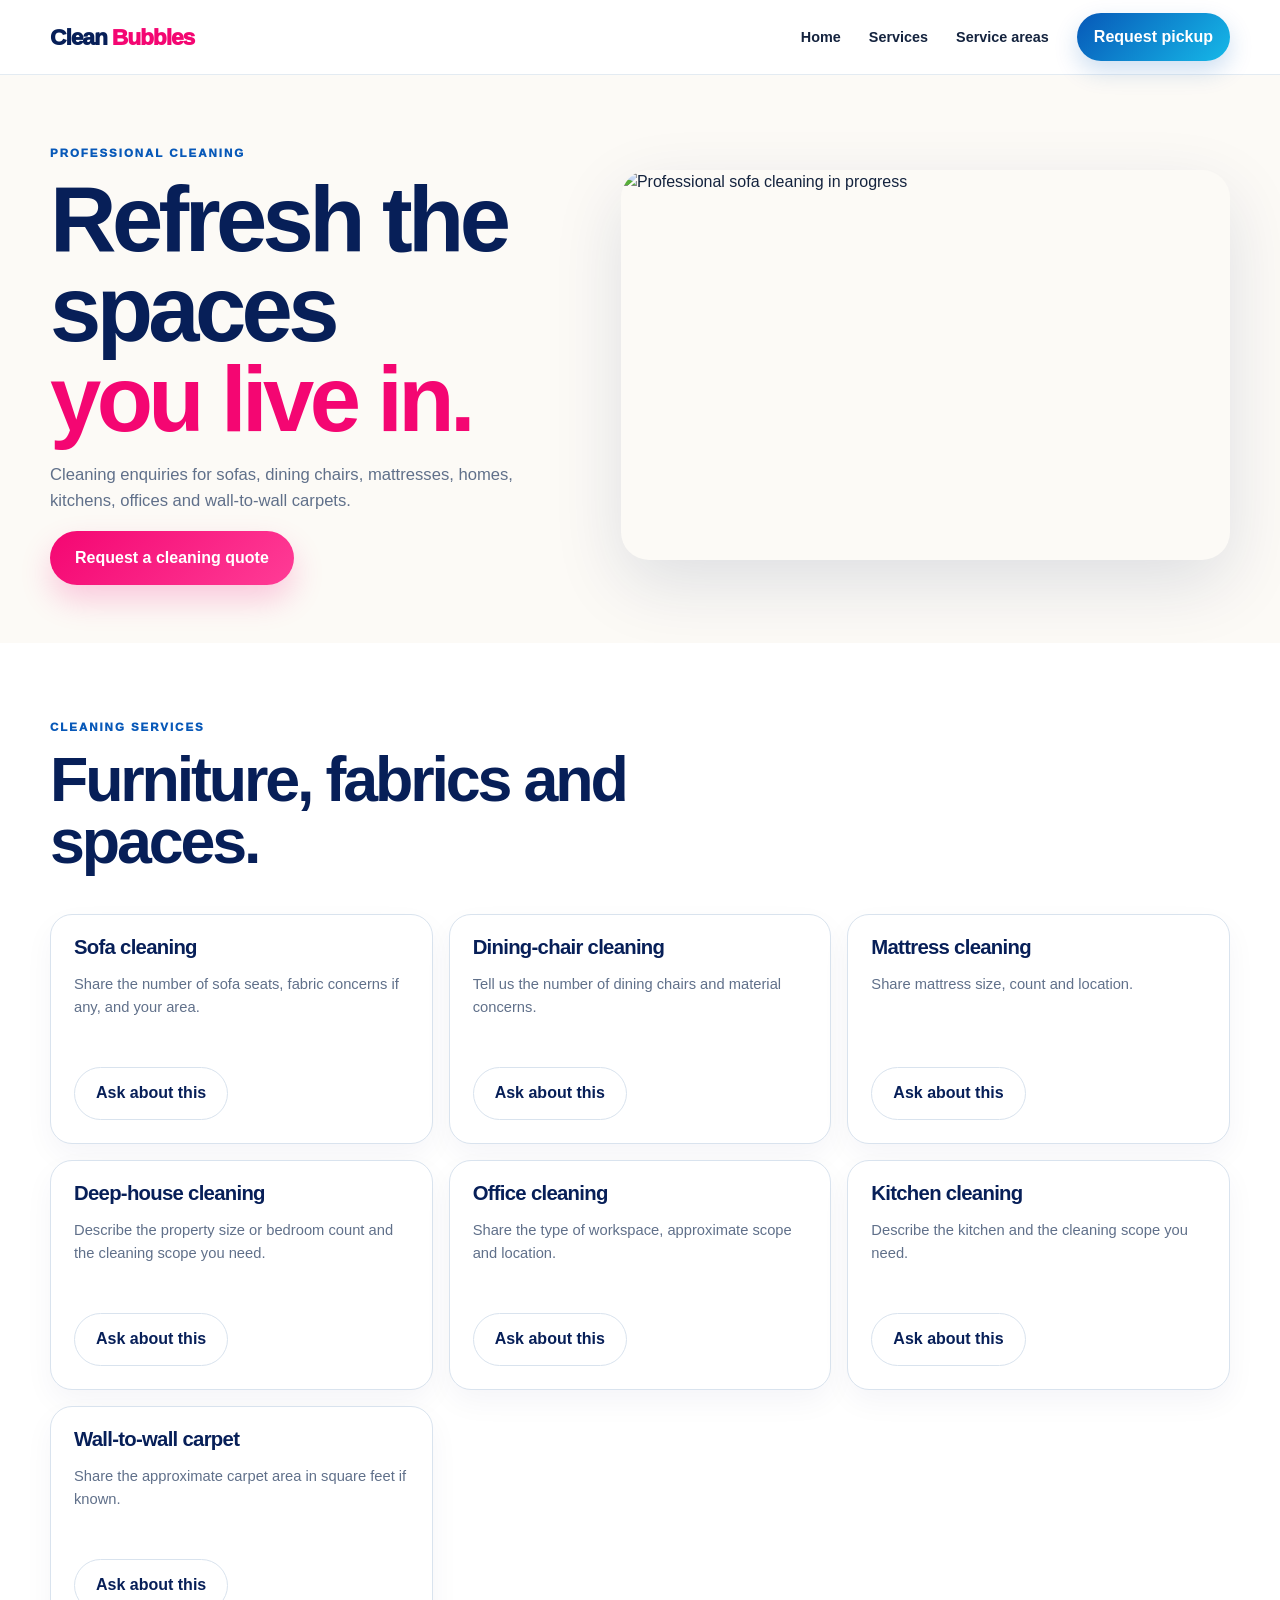
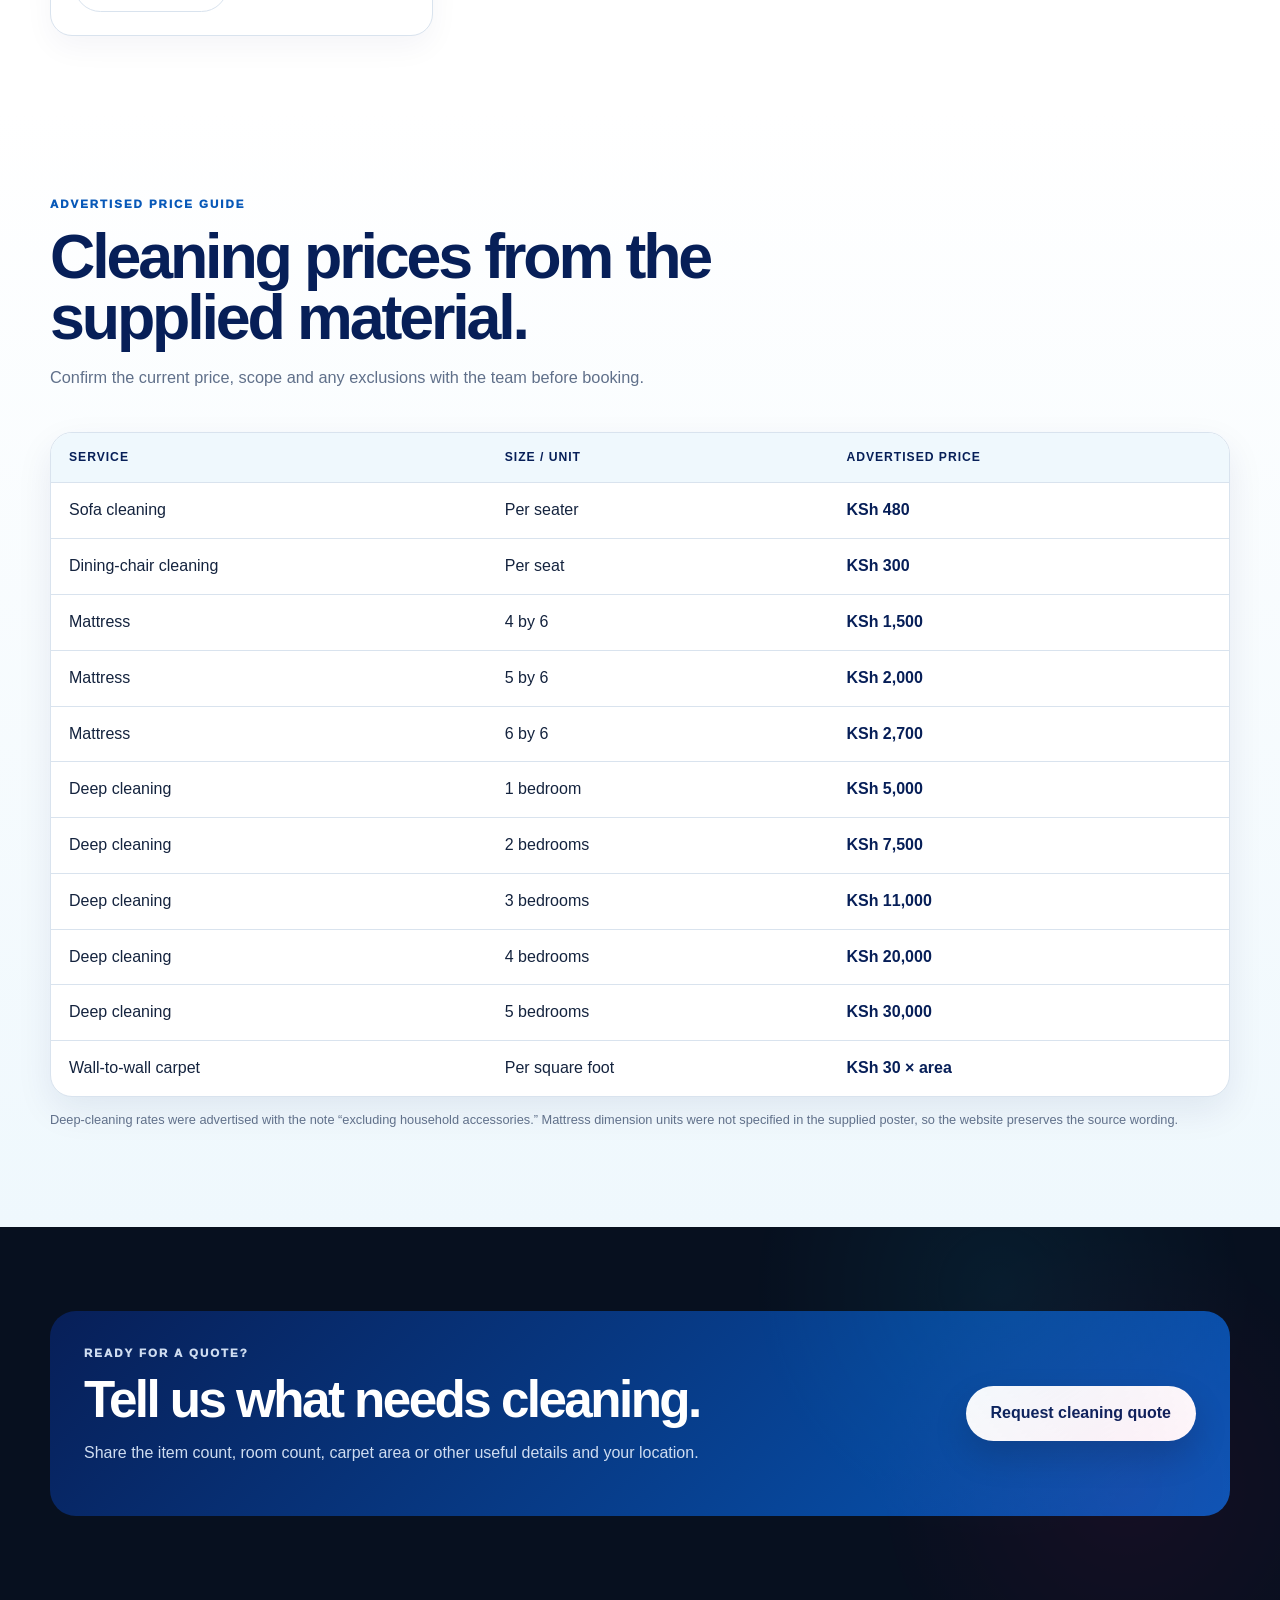
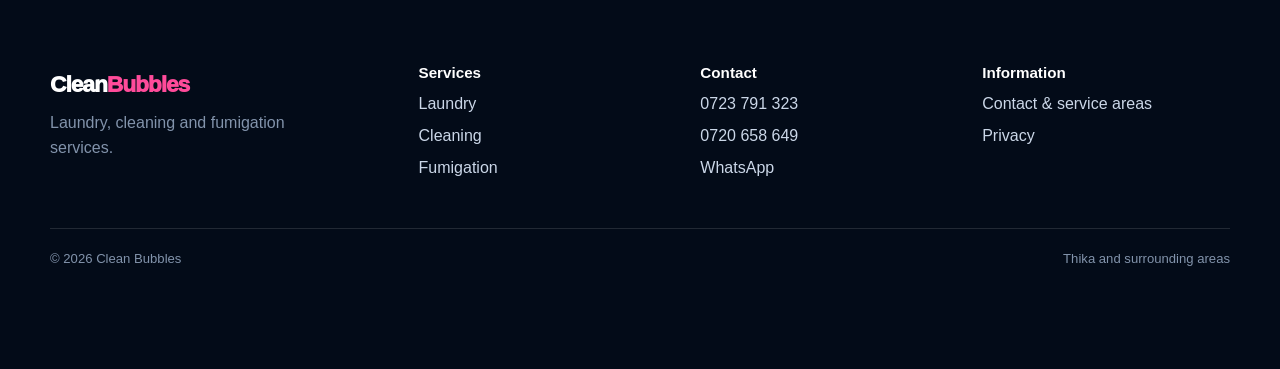
==== commit 51ca4338: "Add premium cleaning page and supplied price guide" ====
--- a/cleaning/index.html
+++ b/cleaning/index.html
@@ -1,76 +1,126 @@
 <!doctype html>
-<html lang="en">
-<head>
-  <meta charset="utf-8">
-  <meta name="viewport" content="width=device-width,initial-scale=1">
-  <meta name="description" content="Cleaning enquiries for upholstery, household textiles, homes, kitchens and workplaces in Thika and surrounding areas.">
-  <title>Cleaning services | Clean Bubbles</title>
-  <link rel="stylesheet" href="../assets/css/styles.css">
-  <script defer src="../assets/js/main.js"></script>
-  <script defer src="../assets/js/enquiry.js"></script>
-</head>
-<body>
-  <a class="skip-link" href="#main">Skip to content</a>
-  <header class="site-header">
-    <div class="container nav-shell">
-      <a class="wordmark" href="../"><span class="wordmark-mark" aria-hidden="true"><span class="mark-bubble mark-bubble-one"></span><span class="mark-bubble mark-bubble-two"></span><span class="mark-wave"></span></span><span class="wordmark-copy"><strong>Clean Bubbles</strong><small>Laundry · Cleaning · Fumigation</small></span></a>
-      <button class="menu-toggle" type="button" aria-expanded="false" aria-controls="primary-nav">Menu</button>
-      <nav id="primary-nav" class="primary-nav" aria-label="Primary navigation">
-        <a href="../">Home</a>
-        <div class="nav-dropdown is-open-static">
-          <button class="nav-drop-toggle" type="button" aria-expanded="false">Services</button>
-          <div class="nav-dropdown-menu"><a href="../laundry/">Laundry</a><a href="../cleaning/">Cleaning</a><a href="../fumigation/">Fumigation</a></div>
-        </div>
-        <a href="../contact/#areas">Service areas</a>
-        <a class="btn btn-primary btn-small" href="https://wa.me/254723791323" target="_blank" rel="noopener noreferrer">Chat on WhatsApp</a>
-      </nav>
-    </div>
-  </header>
-
-  <main id="main">
-    <section class="page-hero">
-      <div class="container">
-        <p class="eyebrow">Professional cleaning</p>
-        <h1>Cleaning services</h1>
-        <p class="page-lede">Cleaning enquiries for upholstery, household textiles, homes, kitchens and workplaces in Thika and surrounding areas.</p>
-        <button class="btn btn-primary" type="button" data-enquiry data-category="cleaning">Request a quote</button>
-      </div>
-    </section>
-
-    <section class="section">
-      <div class="container">
-        <div class="section-heading">
-          <p class="eyebrow">Services</p>
-          <h2>Choose what you need.</h2>
-        </div>
-        <div class="card-grid">
-          <article class="service-card"><h3>Sofa cleaning</h3><p>Share the number of sofa seats, fabric concerns if any, and your area.</p><button class="btn btn-secondary" type="button" data-enquiry data-category="cleaning" data-service="Sofa cleaning">Ask about this service</button></article><article class="service-card"><h3>Dining-chair cleaning</h3><p>Tell us the number of dining chairs and any material concerns.</p><button class="btn btn-secondary" type="button" data-enquiry data-category="cleaning" data-service="Dining-chair cleaning">Ask about this service</button></article><article class="service-card"><h3>Deep-house cleaning</h3><p>Describe the property type, approximate size or bedroom count, and what you want included.</p><button class="btn btn-secondary" type="button" data-enquiry data-category="cleaning" data-service="Deep-house cleaning">Ask about this service</button></article><article class="service-card"><h3>Office cleaning</h3><p>Share the type of workspace, approximate scope and location.</p><button class="btn btn-secondary" type="button" data-enquiry data-category="cleaning" data-service="Office cleaning">Ask about this service</button></article><article class="service-card"><h3>Kitchen cleaning</h3><p>Describe the kitchen and the cleaning scope you need.</p><button class="btn btn-secondary" type="button" data-enquiry data-category="cleaning" data-service="Kitchen cleaning">Ask about this service</button></article><article class="service-card"><h3>Mattress cleaning</h3><p>Share mattress size, count and location.</p><button class="btn btn-secondary" type="button" data-enquiry data-category="cleaning" data-service="Mattress cleaning">Ask about this service</button></article><article class="service-card"><h3>Wall-to-wall carpet cleaning</h3><p>Share the approximate carpet area in square feet if known, or choose “Not sure”.</p><button class="btn btn-secondary" type="button" data-enquiry data-category="cleaning" data-service="Wall-to-wall carpet cleaning">Ask about this service</button></article>
+<html lang="en"><head>
+<meta charset="utf-8"><meta name="viewport" content="width=device-width,initial-scale=1">
+<meta name="description" content="Professional sofa, mattress, deep-house, office, kitchen and carpet cleaning from Clean Bubbles.">
+<title>Cleaning Services & Prices | Clean Bubbles</title>
+<link rel="stylesheet" href="../assets/css/styles.css"><script defer src="../assets/js/main.js"></script><script defer src="../assets/js/enquiry.js"></script>
+</head><body><a class="skip-link" href="#main">Skip to content</a>
+<header class="site-header">
+  <div class="container nav-shell">
+    <a class="brand-lockup" href="../"><span class="brand-word brand-clean">Clean</span><span class="brand-word brand-bubbles">Bubbles</span></a>
+    <button class="menu-toggle" type="button" aria-expanded="false" aria-controls="primary-nav"><span>Menu</span><span class="menu-lines" aria-hidden="true"></span></button>
+    <nav id="primary-nav" class="primary-nav" aria-label="Primary navigation">
+      <a href="../">Home</a>
+      <div class="nav-dropdown">
+        <button class="nav-drop-toggle" type="button" aria-expanded="false">Services</button>
+        <div class="nav-dropdown-menu">
+          <a href="../laundry/"><strong>Laundry</strong><small>Garments, bedding & pickup</small></a>
+          <a href="../cleaning/"><strong>Cleaning</strong><small>Homes, sofas & offices</small></a>
+          <a href="../fumigation/"><strong>Fumigation</strong><small>Pest-control enquiries</small></a>
         </div>
       </div>
-    </section>
-
-    <section class="section area-section">
-      <div class="container">
-        <div class="section-heading">
-          <p class="eyebrow">Before booking</p>
-          <h2>Pricing and arrangements are confirmed by the team.</h2>
-        </div>
-        <p class="notice">Public pricing is quote-based at launch. Share useful dimensions, counts or property details where you know them. The team confirms the final scope and price.</p>
-        <div style="margin-top:24px"><button class="btn btn-primary" type="button" data-enquiry data-category="cleaning">Describe a cleaning job</button></div>
-      </div>
-    </section>
-  </main>
-
-  <footer class="site-footer">
-    <div class="container footer-grid">
-      <div><a class="wordmark wordmark-light" href="../"><span class="wordmark-mark" aria-hidden="true"><span class="mark-bubble mark-bubble-one"></span><span class="mark-bubble mark-bubble-two"></span><span class="mark-wave"></span></span><span class="wordmark-copy"><strong>Clean Bubbles</strong><small>Laundry · Cleaning · Fumigation</small></span></a><p>Laundry, Cleaning & Fumigation Services.</p></div>
-      <div><h2>Services</h2><a href="../laundry/">Laundry</a><a href="../cleaning/">Cleaning</a><a href="../fumigation/">Fumigation</a></div>
-      <div><h2>Contact</h2><a href="tel:+254723791323">0723 791 323</a><a href="tel:+254720658649">0720 658 649</a><a href="https://wa.me/254723791323" target="_blank" rel="noopener noreferrer">WhatsApp</a></div>
-      <div><h2>Information</h2><a href="../contact/">Contact & service areas</a><a href="../privacy/">Privacy</a></div>
+      <a href="../contact/#areas">Service areas</a>
+      <button class="nav-cta" type="button" data-enquiry data-category="laundry" data-service="Pickup & delivery">Request pickup</button>
+    </nav>
+  </div>
+</header>
+<main id="main">
+<section class="page-hero-premium">
+  <div class="container inner-hero-grid">
+    <div class="inner-hero-copy">
+      <p class="kicker">Professional cleaning</p>
+      <h1>Refresh the spaces<br><span>you live in.</span></h1>
+      <p>Cleaning enquiries for sofas, dining chairs, mattresses, homes, kitchens, offices and wall-to-wall carpets.</p>
+      <button class="btn btn-primary btn-large" type="button" data-enquiry data-category="cleaning">Request a cleaning quote</button>
     </div>
-    <div class="container footer-bottom"><span>© <span data-year></span> Clean Bubbles</span><span>Thika and surrounding areas</span></div>
-  </footer>
-
-  <div class="mobile-action-bar"><a href="https://wa.me/254723791323" target="_blank" rel="noopener noreferrer">WhatsApp</a><a href="tel:+254723791323">Call</a></div>
-</body>
-</html>+    <div class="inner-hero-photo"><img src="https://images.pexels.com/photos/4401535/pexels-photo-4401535.jpeg?auto=compress&cs=tinysrgb&w=1200" alt="Professional sofa cleaning in progress"></div>
+  </div>
+</section>
+<section class="inner-service-section">
+  <div class="container">
+    <div class="editorial-head"><p class="kicker">Cleaning services</p><h2>Furniture, fabrics and spaces.</h2></div>
+    <div class="inner-service-grid">
+<article class="inner-service-card">
+  <h3>Sofa cleaning</h3>
+  <p>Share the number of sofa seats, fabric concerns if any, and your area.</p>
+  <button class="btn btn-ghost" type="button" data-enquiry data-category="cleaning" data-service="Sofa cleaning">Ask about this</button>
+</article>
+<article class="inner-service-card">
+  <h3>Dining-chair cleaning</h3>
+  <p>Tell us the number of dining chairs and material concerns.</p>
+  <button class="btn btn-ghost" type="button" data-enquiry data-category="cleaning" data-service="Dining-chair cleaning">Ask about this</button>
+</article>
+<article class="inner-service-card">
+  <h3>Mattress cleaning</h3>
+  <p>Share mattress size, count and location.</p>
+  <button class="btn btn-ghost" type="button" data-enquiry data-category="cleaning" data-service="Mattress cleaning">Ask about this</button>
+</article>
+<article class="inner-service-card">
+  <h3>Deep-house cleaning</h3>
+  <p>Describe the property size or bedroom count and the cleaning scope you need.</p>
+  <button class="btn btn-ghost" type="button" data-enquiry data-category="cleaning" data-service="Deep-house cleaning">Ask about this</button>
+</article>
+<article class="inner-service-card">
+  <h3>Office cleaning</h3>
+  <p>Share the type of workspace, approximate scope and location.</p>
+  <button class="btn btn-ghost" type="button" data-enquiry data-category="cleaning" data-service="Office cleaning">Ask about this</button>
+</article>
+<article class="inner-service-card">
+  <h3>Kitchen cleaning</h3>
+  <p>Describe the kitchen and the cleaning scope you need.</p>
+  <button class="btn btn-ghost" type="button" data-enquiry data-category="cleaning" data-service="Kitchen cleaning">Ask about this</button>
+</article>
+<article class="inner-service-card">
+  <h3>Wall-to-wall carpet</h3>
+  <p>Share the approximate carpet area in square feet if known.</p>
+  <button class="btn btn-ghost" type="button" data-enquiry data-category="cleaning" data-service="Wall-to-wall carpet cleaning">Ask about this</button>
+</article></div>
+  </div>
+</section>
+<section class="section price-preview">
+  <div class="container">
+    <div class="editorial-head"><p class="kicker">Advertised price guide</p><h2>Cleaning prices from the supplied material.</h2><p>Confirm the current price, scope and any exclusions with the team before booking.</p></div>
+    <div class="price-table-wrap">
+      <table class="price-table">
+        <thead><tr><th>Service</th><th>Size / unit</th><th>Advertised price</th></tr></thead>
+        <tbody>
+          <tr><td>Sofa cleaning</td><td>Per seater</td><td>KSh 480</td></tr>
+          <tr><td>Dining-chair cleaning</td><td>Per seat</td><td>KSh 300</td></tr>
+          <tr><td>Mattress</td><td>4 by 6</td><td>KSh 1,500</td></tr>
+          <tr><td>Mattress</td><td>5 by 6</td><td>KSh 2,000</td></tr>
+          <tr><td>Mattress</td><td>6 by 6</td><td>KSh 2,700</td></tr>
+          <tr><td>Deep cleaning</td><td>1 bedroom</td><td>KSh 5,000</td></tr>
+          <tr><td>Deep cleaning</td><td>2 bedrooms</td><td>KSh 7,500</td></tr>
+          <tr><td>Deep cleaning</td><td>3 bedrooms</td><td>KSh 11,000</td></tr>
+          <tr><td>Deep cleaning</td><td>4 bedrooms</td><td>KSh 20,000</td></tr>
+          <tr><td>Deep cleaning</td><td>5 bedrooms</td><td>KSh 30,000</td></tr>
+          <tr><td>Wall-to-wall carpet</td><td>Per square foot</td><td>KSh 30 × area</td></tr>
+        </tbody>
+      </table>
+    </div>
+    <p class="price-disclaimer">Deep-cleaning rates were advertised with the note “excluding household accessories.” Mattress dimension units were not specified in the supplied poster, so the website preserves the source wording.</p>
+  </div>
+</section>
+<section class="section scene-dark">
+  <div class="container inner-cta">
+    <div><p class="kicker kicker-light">Ready for a quote?</p><h2>Tell us what needs cleaning.</h2><p>Share the item count, room count, carpet area or other useful details and your location.</p></div>
+    <button class="btn btn-white btn-large" type="button" data-enquiry data-category="cleaning">Request cleaning quote</button>
+  </div>
+</section>
+</main>
+<footer class="site-footer">
+  <div class="container footer-grid">
+    <div>
+      <a class="brand-lockup brand-lockup-light" href="../"><span class="brand-word brand-clean">Clean</span><span class="brand-word brand-bubbles">Bubbles</span></a>
+      <p>Laundry, cleaning and fumigation services.</p>
+    </div>
+    <div><h2>Services</h2><a href="../laundry/">Laundry</a><a href="../cleaning/">Cleaning</a><a href="../fumigation/">Fumigation</a></div>
+    <div><h2>Contact</h2><a href="tel:+254723791323">0723 791 323</a><a href="tel:+254720658649">0720 658 649</a><a href="https://wa.me/254723791323" target="_blank" rel="noopener noreferrer">WhatsApp</a></div>
+    <div><h2>Information</h2><a href="../contact/">Contact & service areas</a><a href="../privacy/">Privacy</a></div>
+  </div>
+  <div class="container footer-bottom"><span>© <span data-year></span> Clean Bubbles</span><span>Thika and surrounding areas</span></div>
+</footer>
+<div class="mobile-action-bar" aria-label="Quick contact actions">
+  <button type="button" data-enquiry data-category="laundry" data-service="Pickup & delivery">Request pickup</button>
+  <a href="https://wa.me/254723791323" target="_blank" rel="noopener noreferrer">WhatsApp</a>
+</div></body></html>
--- a/assets/css/styles.css
+++ b/assets/css/styles.css
@@ -1,455 +1,403 @@
 :root{
   --navy:#071F58;
-  --navy-deep:#041438;
+  --navy-2:#0B2D68;
   --blue:#0758B8;
-  --blue-soft:#2A88D8;
-  --pink:#D5006D;
-  --pink-soft:#F063A8;
+  --cyan:#16B9E8;
+  --pink:#F40672;
+  --pink-2:#D5006D;
+  --cream:#FCFAF6;
   --white:#FFFFFF;
-  --pale:#EFF7FC;
-  --pale-2:#F7FBFE;
-  --text:#172A45;
-  --muted:#51627A;
-  --border:#D7E3ED;
+  --ink:#14233E;
+  --muted:#60708A;
+  --line:#D9E3EE;
+  --pale:#EFF8FD;
+  --charcoal:#07101F;
+  --container:1180px;
   --shadow:0 24px 70px rgba(7,31,88,.12);
-  --shadow-soft:0 14px 40px rgba(7,31,88,.08);
-  --radius:30px;
-  --container:1200px;
+  --shadow-soft:0 14px 36px rgba(7,31,88,.08);
 }
 *{box-sizing:border-box}
 html{scroll-behavior:smooth}
 body{
   margin:0;
-  font-family:Inter,ui-sans-serif,-apple-system,BlinkMacSystemFont,"Segoe UI",Arial,Helvetica,sans-serif;
-  color:var(--text);
-  background:#fff;
-  line-height:1.6;
+  font-family:Inter,ui-sans-serif,-apple-system,BlinkMacSystemFont,"Segoe UI",Arial,sans-serif;
+  color:var(--ink);
+  background:var(--white);
+  line-height:1.55;
   -webkit-font-smoothing:antialiased;
   overflow-x:hidden;
 }
 body.modal-open{overflow:hidden}
 a{color:inherit}
-img{max-width:100%}
+img{display:block;max-width:100%}
 button,input,select,textarea{font:inherit}
 button{cursor:pointer}
 button:focus-visible,a:focus-visible,input:focus-visible,select:focus-visible,textarea:focus-visible,summary:focus-visible{
-  outline:3px solid rgba(7,88,184,.32);
+  outline:3px solid rgba(22,185,232,.42);
   outline-offset:3px;
 }
-.container{width:min(var(--container),calc(100% - 48px));margin-inline:auto}
-.section{padding:108px 0}
-.skip-link{position:absolute;left:-9999px;top:10px;background:var(--navy);color:#fff;padding:10px 14px;z-index:999;border-radius:10px}
-.skip-link:focus{left:10px}
-
+.container{width:min(var(--container),calc(100% - 44px));margin-inline:auto}
+.section{padding:84px 0}
+.skip-link{position:absolute;left:-9999px;top:12px;z-index:999;background:var(--navy);color:#fff;padding:10px 14px;border-radius:10px}
+.skip-link:focus{left:12px}
+
+/* NAV */
 .site-header{
-  position:sticky;top:0;z-index:50;
-  background:rgba(255,255,255,.88);
-  backdrop-filter:blur(20px) saturate(150%);
-  border-bottom:1px solid rgba(215,227,237,.58);
-  transition:box-shadow .25s ease,background .25s ease;
-}
-.site-header.is-scrolled{background:rgba(255,255,255,.96);box-shadow:0 10px 30px rgba(7,31,88,.06)}
-.nav-shell{min-height:84px;display:flex;align-items:center;justify-content:space-between;gap:24px}
-.wordmark{display:inline-flex;align-items:center;gap:12px;text-decoration:none;color:var(--navy)}
-.wordmark-mark{
-  width:46px;height:46px;display:grid;place-items:center;border-radius:50%;
-  background:linear-gradient(135deg,var(--blue),var(--pink));
-  color:#fff;font-size:.78rem;font-weight:900;box-shadow:0 10px 24px rgba(7,88,184,.22);
-  position:relative;overflow:hidden;flex:0 0 auto;
-}
-.mark-bubble{position:absolute;border-radius:50%;background:rgba(255,255,255,.94)}
-.mark-bubble-one{width:14px;height:14px;left:10px;top:8px}
-.mark-bubble-two{width:8px;height:8px;right:10px;top:13px}
-.mark-wave{
-  position:absolute;width:34px;height:15px;left:6px;bottom:6px;
-  border-radius:50% 50% 44% 56%;
-  background:#fff;transform:rotate(-6deg);
-}
-.wordmark-copy{display:grid;line-height:1.05;gap:5px}
-.wordmark-copy strong{font-size:1.02rem;letter-spacing:-.02em}
-.wordmark-copy small{font-size:.67rem;letter-spacing:.09em;text-transform:uppercase;color:var(--muted);font-weight:800}
-.wordmark-light .wordmark-copy small{color:#9fb2cc}
+  position:sticky;top:0;z-index:60;
+  background:rgba(255,255,255,.9);
+  backdrop-filter:blur(18px) saturate(150%);
+  border-bottom:1px solid rgba(217,227,238,.72);
+  transition:.22s ease;
+}
+.site-header.is-scrolled{box-shadow:0 10px 30px rgba(7,31,88,.07);background:rgba(255,255,255,.97)}
+.nav-shell{min-height:74px;display:flex;align-items:center;justify-content:space-between;gap:28px}
+.brand-lockup{
+  display:inline-flex;align-items:baseline;gap:5px;text-decoration:none;
+  font-weight:950;letter-spacing:-.045em;font-size:1.42rem;line-height:1;
+}
+.brand-clean{color:var(--navy)}
+.brand-bubbles{color:var(--pink)}
+.brand-lockup-light .brand-clean{color:#fff}
+.brand-lockup-light .brand-bubbles{color:#FF4B9A}
 .primary-nav{display:flex;align-items:center;gap:28px}
 .primary-nav>a,.nav-drop-toggle{
-  font-weight:750;text-decoration:none;color:var(--text);background:none;border:0;padding:12px 0;
-  transition:color .18s ease;
+  border:0;background:transparent;text-decoration:none;color:var(--ink);
+  font-size:.9rem;font-weight:800;padding:12px 0;
 }
 .primary-nav>a:hover,.nav-drop-toggle:hover,.primary-nav .active{color:var(--blue)}
 .nav-dropdown{position:relative}
 .nav-dropdown-menu{
-  position:absolute;top:calc(100% + 10px);left:-24px;min-width:280px;background:#fff;padding:10px;
-  border-radius:20px;box-shadow:var(--shadow);border:1px solid var(--border);
-  opacity:0;visibility:hidden;transform:translateY(-8px);transition:.2s ease;
+  position:absolute;left:-24px;top:calc(100% + 10px);width:286px;
+  padding:10px;border:1px solid var(--line);border-radius:18px;background:#fff;box-shadow:var(--shadow);
+  opacity:0;visibility:hidden;transform:translateY(-8px);transition:.18s ease;
 }
 .nav-dropdown.is-open .nav-dropdown-menu{opacity:1;visibility:visible;transform:none}
-.nav-dropdown-menu a{display:grid;padding:12px 14px;border-radius:14px;text-decoration:none;line-height:1.25}
-.nav-dropdown-menu a span{font-weight:850;color:var(--navy)}
-.nav-dropdown-menu a small{font-size:.78rem;color:var(--muted);margin-top:3px}
+.nav-dropdown-menu a{display:grid;gap:3px;padding:11px 12px;border-radius:12px;text-decoration:none}
 .nav-dropdown-menu a:hover{background:var(--pale)}
+.nav-dropdown-menu strong{font-size:.9rem;color:var(--navy)}
+.nav-dropdown-menu small{font-size:.74rem;color:var(--muted)}
+.nav-cta{
+  border:0;border-radius:999px;padding:12px 17px;
+  background:linear-gradient(135deg,var(--blue),var(--cyan));
+  color:#fff;font-weight:900;box-shadow:0 10px 24px rgba(7,88,184,.2);
+}
 .menu-toggle{
-  display:none;border:1px solid var(--border);background:#fff;border-radius:14px;padding:10px 13px;
-  font-weight:850;align-items:center;gap:9px;color:var(--navy)
+  display:none;align-items:center;gap:10px;border:1px solid var(--line);background:#fff;
+  border-radius:13px;padding:10px 12px;font-weight:900;color:var(--navy)
 }
 .menu-lines,.menu-lines:before,.menu-lines:after{display:block;width:18px;height:2px;background:currentColor;border-radius:99px}
-.menu-lines{position:relative}
-.menu-lines:before,.menu-lines:after{content:"";position:absolute;left:0}
+.menu-lines{position:relative}.menu-lines:before,.menu-lines:after{content:"";position:absolute;left:0}
 .menu-lines:before{top:-6px}.menu-lines:after{top:6px}
 
+/* TYPE + BUTTONS */
+.kicker{
+  margin:0 0 12px;text-transform:uppercase;letter-spacing:.17em;
+  font-size:.72rem;font-weight:950;color:var(--blue);
+}
+.kicker-light{color:#7EE0FF}
+h1,h2,h3{margin:0;line-height:.98;letter-spacing:-.05em}
+h1{font-size:clamp(3.5rem,7.2vw,6.6rem);color:var(--navy);font-weight:900}
+h1 span{color:var(--pink)}
+h2{font-size:clamp(2.45rem,4.9vw,4.25rem);color:var(--navy);font-weight:900}
+h3{font-size:clamp(1.7rem,3.1vw,2.7rem);color:var(--navy);font-weight:900}
 .btn{
-  border:0;border-radius:999px;padding:15px 23px;display:inline-flex;align-items:center;justify-content:center;gap:10px;
-  text-decoration:none;font-weight:850;transition:transform .2s ease,box-shadow .2s ease,background .2s ease;
-  min-height:50px;
+  display:inline-flex;align-items:center;justify-content:center;gap:9px;min-height:48px;
+  border-radius:999px;padding:13px 21px;border:0;text-decoration:none;font-weight:900;
+  transition:transform .18s ease,box-shadow .18s ease,background .18s ease;
 }
 .btn:hover{transform:translateY(-2px)}
-.btn-primary{background:var(--pink);color:#fff;box-shadow:0 14px 30px rgba(213,0,109,.22)}
-.btn-primary:hover{box-shadow:0 18px 38px rgba(213,0,109,.28)}
-.btn-secondary{background:#fff;color:var(--navy);border:1px solid var(--border)}
-.btn-light{background:#fff;color:var(--navy);box-shadow:0 12px 30px rgba(0,0,0,.13)}
-.btn-small{padding:11px 18px!important;min-height:44px;color:#fff!important}
-.btn-icon span{font-size:1.1em}
-
-.eyebrow{
-  text-transform:uppercase;letter-spacing:.14em;font-size:.76rem;font-weight:900;color:var(--blue);margin:0 0 14px;
-}
-.eyebrow-light{color:#B9D7FF}
-h1,h2,h3{line-height:1.02;margin:0;color:var(--navy);letter-spacing:-.045em}
-h1{font-size:clamp(3.1rem,6.5vw,5.35rem);max-width:830px}
-h2{font-size:clamp(2.35rem,4.8vw,4rem)}
-h3{font-size:clamp(1.55rem,2.6vw,2.35rem)}
-.headline-accent{color:var(--blue)}
-
-.hero-experience{
-  position:relative;overflow:hidden;
+.btn-large{min-height:54px;padding:15px 25px}
+.btn-primary{background:linear-gradient(135deg,var(--pink),#FF3C96);color:#fff;box-shadow:0 15px 32px rgba(244,6,114,.2)}
+.btn-primary:hover{box-shadow:0 19px 38px rgba(244,6,114,.28)}
+.btn-ghost{background:#fff;color:var(--navy);border:1px solid var(--line)}
+.btn-white{background:#fff;color:var(--navy);box-shadow:0 15px 34px rgba(0,0,0,.16)}
+.text-link{font-weight:900;color:var(--blue);text-decoration:none}
+.text-link:hover{text-decoration:underline;text-underline-offset:4px}
+.reveal{opacity:0;transform:translateY(16px);transition:opacity .58s ease,transform .58s cubic-bezier(.22,.61,.36,1)}
+.reveal.is-visible{opacity:1;transform:none}
+
+/* HERO */
+.cinematic-hero{
+  position:relative;overflow:hidden;padding:60px 0 0;
+  background:linear-gradient(180deg,var(--cream) 0%,#fff 100%);
+}
+.hero-watercolor{position:absolute;border-radius:50%;filter:blur(1px);pointer-events:none}
+.hero-watercolor-a{
+  width:520px;height:520px;right:-180px;top:-200px;
+  background:radial-gradient(circle at 35% 35%,rgba(22,185,232,.25),rgba(7,88,184,.08) 50%,transparent 70%);
+}
+.hero-watercolor-b{
+  width:380px;height:380px;left:-220px;bottom:40px;
+  background:radial-gradient(circle,rgba(244,6,114,.16),transparent 70%);
+}
+.hero-layout{display:grid;grid-template-columns:.94fr 1.06fr;gap:58px;align-items:center;min-height:620px}
+.hero-sub{max-width:620px;color:var(--muted);font-size:1.08rem;margin:24px 0 28px}
+.hero-buttons,.pickup-buttons,.scene-actions{display:flex;gap:12px;flex-wrap:wrap;align-items:center}
+.hero-mini{display:flex;gap:20px;flex-wrap:wrap;margin-top:22px;color:var(--muted);font-size:.82rem;font-weight:800}
+.hero-mini a{color:var(--blue)}
+.hero-media-frame{
+  position:relative;border-radius:34px;overflow:hidden;min-height:520px;
+  box-shadow:0 36px 90px rgba(7,31,88,.18);isolation:isolate;
+}
+.hero-media-frame:before{
+  content:"";position:absolute;inset:0;z-index:1;
+  background:linear-gradient(180deg,transparent 52%,rgba(4,20,56,.32));
+}
+.hero-media-frame img{width:100%;height:100%;min-height:520px;object-fit:cover}
+.hero-media-card{
+  position:absolute;z-index:2;left:24px;bottom:24px;width:min(320px,calc(100% - 48px));
+  padding:17px 18px;border:1px solid rgba(255,255,255,.55);border-radius:18px;
+  background:rgba(255,255,255,.88);backdrop-filter:blur(14px);box-shadow:0 18px 38px rgba(0,0,0,.15);
+}
+.hero-media-card span,.hero-media-card strong,.hero-media-card small{display:block}
+.media-card-label{font-size:.67rem;text-transform:uppercase;letter-spacing:.14em;color:var(--pink);font-weight:950}
+.hero-media-card strong{color:var(--navy);margin:5px 0 3px}
+.hero-media-card small{color:var(--muted);line-height:1.4}
+.hero-strip{
+  margin-top:46px;display:grid;grid-template-columns:repeat(3,1fr);
+  border-top:1px solid var(--line);border-bottom:1px solid var(--line);
+}
+.hero-strip a{
+  text-decoration:none;display:grid;grid-template-columns:auto 1fr;column-gap:12px;
+  padding:21px 24px;border-right:1px solid var(--line);transition:.18s ease;
+}
+.hero-strip a:last-child{border-right:0}
+.hero-strip a:hover{background:var(--pale)}
+.hero-strip span{grid-row:1/3;font-size:.7rem;color:var(--pink);font-weight:950}
+.hero-strip strong{font-size:.9rem;color:var(--navy)}
+.hero-strip small{font-size:.73rem;color:var(--muted);margin-top:2px}
+
+/* EDITORIAL SERVICES */
+.scene-light{background:#fff}
+.editorial-head{max-width:790px;margin-bottom:42px}
+.editorial-head>p:not(.kicker){color:var(--muted);font-size:1.02rem;max-width:690px}
+.service-scenes{display:grid;gap:24px}
+.service-scene{
+  display:grid;grid-template-columns:1.02fr .98fr;min-height:470px;
+  border:1px solid var(--line);border-radius:28px;overflow:hidden;background:#fff;box-shadow:var(--shadow-soft);
+}
+.service-scene-reverse .service-photo{order:2}
+.service-scene-reverse .service-copy{order:1}
+.service-photo{overflow:hidden;background:var(--pale)}
+.service-photo img{width:100%;height:100%;object-fit:cover;transition:transform .65s ease}
+.service-scene:hover .service-photo img{transform:scale(1.035)}
+.service-copy{padding:42px;display:flex;flex-direction:column;justify-content:center}
+.scene-number{font-size:.7rem;letter-spacing:.14em;color:var(--pink);font-weight:950;margin-bottom:24px}
+.service-copy>p:not(.kicker){color:var(--muted);font-size:1rem}
+.price-chip-row{display:flex;gap:8px;flex-wrap:wrap;margin:15px 0 18px}
+.price-chip{
+  border-radius:999px;padding:7px 10px;background:linear-gradient(135deg,#EAF8FF,#FFF0F7);
+  font-size:.72rem;font-weight:900;color:var(--navy);border:1px solid #E3ECF4;
+}
+.price-note{margin:18px 0 0;color:var(--muted);font-size:.78rem}
+
+/* DARK SCENE */
+.scene-dark{background:var(--charcoal);color:#fff;position:relative;overflow:hidden}
+.scene-dark:before{
+  content:"";position:absolute;inset:0;pointer-events:none;opacity:.35;
   background:
-    radial-gradient(circle at 74% 12%,rgba(99,190,255,.16),transparent 28%),
-    radial-gradient(circle at 94% 58%,rgba(213,0,109,.08),transparent 24%),
-    linear-gradient(180deg,#fff 0%,#F8FCFF 72%,#fff 100%);
-  padding:70px 0 0;
-}
-.hero-glow{position:absolute;border-radius:50%;filter:blur(2px);pointer-events:none}
-.hero-glow-one{width:540px;height:540px;right:-180px;top:-190px;background:radial-gradient(circle,rgba(42,136,216,.12),transparent 68%)}
-.hero-glow-two{width:420px;height:420px;left:-260px;bottom:30px;background:radial-gradient(circle,rgba(213,0,109,.08),transparent 70%)}
-.hero-grid{display:grid;grid-template-columns:1.03fr .97fr;align-items:center;gap:64px;min-height:650px}
-.availability-pill{
-  display:inline-flex;align-items:center;gap:9px;padding:8px 13px;border:1px solid var(--border);
-  border-radius:999px;background:rgba(255,255,255,.78);color:var(--muted);font-size:.8rem;font-weight:800;
-  box-shadow:0 8px 22px rgba(7,31,88,.05);margin-bottom:24px;
-}
-.pulse-dot{width:8px;height:8px;border-radius:50%;background:var(--pink);box-shadow:0 0 0 5px rgba(213,0,109,.09)}
-.hero-lede{font-size:1.14rem;color:var(--muted);max-width:650px;margin:26px 0 30px}
-.hero-actions,.inline-actions{display:flex;gap:14px;flex-wrap:wrap;align-items:center}
-.hero-assurance{display:flex;gap:18px;flex-wrap:wrap;margin-top:24px;color:var(--muted);font-size:.82rem;font-weight:750}
-.hero-assurance span{display:inline-flex;align-items:center;gap:7px}
-.hero-assurance i{
-  width:20px;height:20px;display:grid;place-items:center;border-radius:50%;
-  font-style:normal;background:var(--pale);color:var(--blue);font-size:.7rem;font-weight:900;
-}
-.hero-step{animation:heroIn .7s both cubic-bezier(.22,.61,.36,1)}
-.hero-step:nth-child(2){animation-delay:.06s}
-.hero-step:nth-child(3){animation-delay:.12s}
-.hero-step:nth-child(4){animation-delay:.18s}
-.hero-step:nth-child(5){animation-delay:.24s}
-.hero-step:nth-child(6){animation-delay:.3s}
-@keyframes heroIn{from{opacity:0;transform:translateY(16px)}to{opacity:1;transform:none}}
-
-.experience-stage{min-height:560px;position:relative;display:grid;place-items:center;isolation:isolate}
-.stage-orbit{position:absolute;border-radius:50%;border:1px solid rgba(7,88,184,.12);z-index:-1}
-.orbit-one{width:470px;height:470px}
-.orbit-two{width:370px;height:370px;border-color:rgba(213,0,109,.09)}
-.washer-shell{
-  width:350px;height:438px;border-radius:38px;padding:30px;
-  background:linear-gradient(145deg,#FCFEFF 0%,#E9F2F9 100%);
-  box-shadow:0 46px 95px rgba(7,31,88,.22),inset 0 0 0 1px rgba(255,255,255,.96);
-  position:relative;z-index:2;transition:transform .18s ease-out;
-}
-.washer-panel{height:48px;display:flex;align-items:center;gap:11px}
-.washer-brand-dot{width:16px;height:16px;border-radius:50%;background:linear-gradient(135deg,var(--blue),var(--pink))}
-.washer-control{width:18px;height:18px;border-radius:50%;background:var(--blue)}
-.washer-control-muted{width:60px;border-radius:999px;background:#D5E2ED}
-.washer-window{
-  width:248px;height:248px;border-radius:50%;margin:27px auto 0;overflow:hidden;position:relative;
-  background:radial-gradient(circle at 36% 24%,#9FE1FF 0%,#2B86CF 43%,#0B3F80 72%);
-  border:23px solid #DCE8F1;box-shadow:inset 0 0 0 5px rgba(255,255,255,.7),0 12px 28px rgba(7,31,88,.12);
-}
-.wash-reflection{position:absolute;width:84px;height:180px;left:25px;top:-20px;border-radius:50%;background:linear-gradient(90deg,rgba(255,255,255,.4),transparent);transform:rotate(26deg)}
-.wash-wave{position:absolute;left:-15%;right:-15%;height:46%;border-radius:50%;background:rgba(255,255,255,.13)}
-.wave-one{bottom:-14%;transform:rotate(-8deg)}.wave-two{bottom:-25%;transform:rotate(13deg);background:rgba(0,39,93,.13)}
-.wash-fabric{position:absolute;border-radius:44% 56% 54% 46% / 49% 44% 56% 51%;box-shadow:0 10px 20px rgba(0,0,0,.13)}
-.fabric-pink{width:96px;height:68px;right:25px;top:104px;background:#F16BA9;transform:rotate(-28deg)}
-.fabric-white{width:100px;height:74px;left:38px;top:128px;background:#FDFEFF;transform:rotate(18deg)}
-.fabric-blue{width:78px;height:55px;left:73px;top:77px;background:#7FC9F1;transform:rotate(34deg)}
-.washer-shadow{position:absolute;width:75%;height:24px;left:12.5%;bottom:-24px;border-radius:50%;background:rgba(7,31,88,.15);filter:blur(12px)}
-.floating-note{
-  position:absolute;display:flex;align-items:center;gap:11px;background:rgba(255,255,255,.92);
-  border:1px solid rgba(215,227,237,.9);border-radius:18px;padding:13px 15px;box-shadow:var(--shadow-soft);z-index:5;
-  max-width:230px;backdrop-filter:blur(12px);transition:transform .18s ease-out;
-}
-.floating-note span:last-child{display:grid;line-height:1.2}
-.floating-note strong{font-size:.84rem;color:var(--navy)}
-.floating-note small{font-size:.7rem;color:var(--muted);margin-top:3px}
-.note-icon{width:34px;height:34px;border-radius:12px;display:grid;place-items:center;background:var(--pale);color:var(--blue);font-weight:900}
-.note-icon-pink{background:#FFF0F7;color:var(--pink)}
-.note-top{left:0;top:65px}.note-bottom{right:-5px;bottom:55px}
-.stage-bubble{position:absolute;border-radius:50%;background:linear-gradient(145deg,rgba(255,255,255,.7),rgba(89,179,238,.12));border:1px solid rgba(255,255,255,.92);box-shadow:inset 0 0 20px rgba(255,255,255,.78)}
-.stage-bubble-a{width:86px;height:86px;right:18px;top:55px}
-.stage-bubble-b{width:42px;height:42px;left:42px;bottom:94px}
-.stage-bubble-c{width:24px;height:24px;right:104px;top:26px}
-
-.hero-service-rail{
-  margin-top:38px;display:grid;grid-template-columns:repeat(3,1fr);
-  border-top:1px solid var(--border);border-bottom:1px solid var(--border);
-}
-.hero-service-rail a{
-  display:grid;grid-template-columns:auto 1fr auto;gap:14px;align-items:center;padding:24px 26px;
-  text-decoration:none;border-right:1px solid var(--border);transition:background .2s ease,transform .2s ease;
-}
-.hero-service-rail a:last-child{border-right:0}
-.hero-service-rail a:hover{background:var(--pale-2)}
-.hero-service-rail strong,.hero-service-rail small{display:block}
-.hero-service-rail strong{font-size:.93rem;color:var(--navy)}
-.hero-service-rail small{font-size:.74rem;color:var(--muted);margin-top:2px}
-.rail-index{font-size:.72rem;color:var(--blue);font-weight:900}
-
-.section-heading{max-width:790px;margin-bottom:48px}
-.section-heading p:not(.eyebrow){color:var(--muted);font-size:1.06rem;max-width:700px}
-.experience-tabs{
-  border:1px solid var(--border);border-radius:34px;padding:14px;background:#fff;
-  box-shadow:0 28px 78px rgba(7,31,88,.08);
-}
-.tab-list{display:flex;gap:8px;padding:6px;background:var(--pale);border-radius:20px;width:max-content;max-width:100%;margin-bottom:14px}
-.tab-list button{
-  border:0;background:transparent;border-radius:15px;padding:12px 20px;color:var(--muted);font-weight:850;
-  display:inline-flex;gap:9px;align-items:center;
-}
-.tab-list button[aria-selected="true"]{background:#fff;color:var(--blue);box-shadow:0 8px 24px rgba(7,31,88,.08)}
-.tab-number{font-size:.68rem;opacity:.7}
-.tab-panel{min-height:430px;display:grid;grid-template-columns:1fr .92fr;align-items:center;gap:48px;padding:44px}
-.tab-panel[hidden]{display:none}
-.tab-panel p:not(.eyebrow){color:var(--muted);font-size:1.04rem}
-.tab-copy{max-width:600px}
-.service-tags{display:flex;gap:8px;flex-wrap:wrap;margin:22px 0}
-.service-tags span{padding:7px 11px;border-radius:999px;background:var(--pale);color:var(--navy);font-size:.76rem;font-weight:800}
-.text-link{font-weight:850;color:var(--blue);text-decoration:none}
-.text-link:hover{text-decoration:underline;text-underline-offset:4px}
-.editorial-visual{min-height:330px;border-radius:28px;position:relative;overflow:hidden;isolation:isolate}
-.editorial-label{
-  position:absolute;left:18px;top:18px;z-index:5;padding:8px 11px;border-radius:999px;
-  background:rgba(255,255,255,.88);font-size:.68rem;text-transform:uppercase;letter-spacing:.1em;font-weight:900;color:var(--navy);
-  backdrop-filter:blur(10px)
-}
-.laundry-editorial{background:linear-gradient(150deg,#E9F7FF 0%,#DDEFFC 55%,#FCE9F3 100%)}
-.towel-stack{position:absolute;inset:54px 38px 32px;display:flex;flex-direction:column;justify-content:center;align-items:center}
-.towel{display:block;width:72%;height:62px;border-radius:18px;box-shadow:0 16px 28px rgba(7,31,88,.1);margin-top:-6px;transform-origin:center}
-.towel-a{background:#fff;transform:rotate(-3deg)}
-.towel-b{background:#78BCE7;transform:rotate(2deg)}
-.towel-c{background:#F594BF;transform:rotate(-2deg)}
-.towel-d{background:#174E8B;transform:rotate(2deg)}
-.editorial-bubble{position:absolute;border-radius:50%;border:1px solid rgba(255,255,255,.9);background:rgba(255,255,255,.35)}
-.eb-one{width:74px;height:74px;right:16px;top:70px}.eb-two{width:38px;height:38px;left:24px;bottom:35px}
-.cleaning-editorial{background:linear-gradient(155deg,#F8FBFD,#E6F1F8)}
-.room-wall{position:absolute;left:0;right:0;top:0;height:66%;background:linear-gradient(180deg,#F8FCFF,#DCEAF4)}
-.sofa-premium{position:absolute;left:16%;right:16%;bottom:48px;height:124px;background:#5F9FCB;border-radius:28px 28px 15px 15px;box-shadow:0 24px 44px rgba(7,31,88,.16)}
-.sofa-premium:before{content:"";position:absolute;left:-24px;right:-24px;bottom:0;height:78px;background:#4A89B6;border-radius:24px;z-index:-1}
-.sofa-premium span{position:absolute;width:40%;height:64px;top:-28px;background:#70AFD5;border-radius:20px}
-.sofa-premium span:first-child{left:5%}.sofa-premium span:last-child{right:5%}
-.floor-orb{position:absolute;width:90px;height:28px;right:12%;bottom:26px;border-radius:50%;background:rgba(7,31,88,.12);filter:blur(10px)}
-.sparkle-premium{position:absolute;color:var(--pink);font-size:28px}.sp-one{right:18%;top:56px}.sp-two{left:12%;top:110px;color:var(--blue);font-size:18px}
-.pest-editorial{background:radial-gradient(circle at 65% 28%,rgba(62,163,230,.28),transparent 28%),linear-gradient(145deg,#092A65,#041438)}
-.shield-premium{position:absolute;width:160px;height:185px;left:50%;top:50%;transform:translate(-50%,-46%);background:linear-gradient(145deg,#1880CE,#0758B8);clip-path:polygon(50% 0,91% 15%,83% 68%,50% 100%,17% 68%,9% 15%);display:grid;place-items:center;color:#fff;font-size:2.3rem;font-weight:900;box-shadow:0 24px 50px rgba(0,0,0,.22)}
-.shield-ring{position:absolute;width:245px;height:245px;border-radius:50%;border:1px solid rgba(255,255,255,.16);left:50%;top:50%;transform:translate(-50%,-50%)}
-.pest-dot{position:absolute;border-radius:50%;background:var(--pink)}.pd-one{width:24px;height:24px;left:16%;top:26%}.pd-two{width:14px;height:14px;right:17%;top:39%}.pd-three{width:9px;height:9px;left:29%;bottom:17%}
-
-.care-section{position:relative;background:var(--navy);color:#fff;overflow:hidden}
-.care-noise{
-  position:absolute;inset:0;opacity:.13;pointer-events:none;
-  background-image:radial-gradient(rgba(255,255,255,.4) .7px,transparent .7px);background-size:16px 16px;
-  mask-image:linear-gradient(90deg,transparent,#000 45%,#000 100%);
-}
-.care-grid{display:grid;grid-template-columns:.94fr 1.06fr;gap:72px;align-items:center;position:relative;z-index:1}
-.care-section h2{color:#fff}
-.care-copy p:not(.eyebrow){color:#CBD7EA;font-size:1.07rem;margin:22px 0 28px}
-.premium-fabric{height:470px;position:relative}
-.fabric{position:absolute;border-radius:44px;box-shadow:0 34px 65px rgba(0,0,0,.26);overflow:hidden}
-.fabric span{position:absolute;inset:0;background:linear-gradient(115deg,rgba(255,255,255,.22),transparent 36%,rgba(0,0,0,.08));}
-.fabric-one{width:74%;height:220px;right:0;top:20px;background:linear-gradient(145deg,#F5F9FC,#A9C4D8);transform:rotate(7deg)}
-.fabric-two{width:69%;height:210px;left:2%;top:137px;background:linear-gradient(145deg,#2C83C8,#0B4A88);transform:rotate(-8deg)}
-.fabric-three{width:57%;height:170px;right:7%;bottom:0;background:linear-gradient(145deg,#EE6BA7,#9D0F57);transform:rotate(5deg)}
-.fabric-caption{position:absolute;left:24px;bottom:20px;z-index:5;background:rgba(4,20,56,.75);border:1px solid rgba(255,255,255,.16);color:#fff;padding:10px 14px;border-radius:999px;font-size:.76rem;font-weight:800;backdrop-filter:blur(8px)}
-
-.process-section{position:relative}
-.process-line{height:1px;background:linear-gradient(90deg,var(--border),var(--blue),var(--border));margin-bottom:-1px;opacity:.7}
-.steps{display:grid;grid-template-columns:repeat(3,1fr);gap:20px}
-.step-card{position:relative;padding:32px;border:1px solid var(--border);border-radius:26px;background:#fff;overflow:hidden;transition:transform .2s ease,box-shadow .2s ease}
-.step-card:hover{transform:translateY(-4px);box-shadow:var(--shadow-soft)}
-.step-card:before{content:"";position:absolute;width:130px;height:130px;border-radius:50%;right:-60px;top:-60px;background:var(--pale)}
-.step-number{display:inline-block;font-size:.7rem;color:var(--blue);font-weight:900;letter-spacing:.1em}
-.step-symbol{width:52px;height:52px;border-radius:16px;background:var(--pale);display:grid;place-items:center;margin:24px 0 34px;color:var(--blue);font-size:1.45rem;font-weight:900}
-.step-card:nth-child(2) .step-symbol{background:#FFF0F7;color:var(--pink)}
-.step-card:nth-child(3) .step-symbol{background:#EAF7FF;color:var(--blue)}
-.step-card h3{font-size:1.38rem;margin:0 0 10px}
-.step-card p{margin:0;color:var(--muted)}
-
-.area-section{background:linear-gradient(180deg,var(--pale),#F8FCFF)}
-.area-grid{display:grid;grid-template-columns:1fr .75fr;gap:55px;align-items:center}
+    radial-gradient(circle at 78% 16%,rgba(22,185,232,.22),transparent 24%),
+    radial-gradient(circle at 88% 70%,rgba(244,6,114,.18),transparent 22%);
+}
+.dark-feature-grid{position:relative;display:grid;grid-template-columns:.8fr 1.2fr;gap:60px;align-items:center}
+.scene-dark h2{color:#fff}
+.dark-feature-copy>p:not(.kicker){color:#AFC0D8;max-width:590px}
+.dark-feature-visual{display:grid;gap:12px}
+.dark-card{
+  display:grid;grid-template-columns:auto 1fr;column-gap:14px;padding:22px;border-radius:20px;
+  background:rgba(255,255,255,.06);border:1px solid rgba(255,255,255,.12);backdrop-filter:blur(8px)
+}
+.dark-card span{grid-row:1/3;width:42px;height:42px;display:grid;place-items:center;border-radius:13px;font-size:.7rem;font-weight:950}
+.dark-card strong{font-size:1rem;color:#fff}
+.dark-card small{color:#AFC0D8}
+.dark-card-blue span{background:rgba(22,185,232,.16);color:#77DEFF}
+.dark-card-pink span{background:rgba(244,6,114,.16);color:#FF7DB7}
+.dark-card-cyan span{background:rgba(0,208,200,.15);color:#70FFF2}
+
+/* PICKUP */
+.pickup-section{background:var(--cream)}
+.pickup-grid{display:grid;grid-template-columns:1.05fr .95fr;gap:52px;align-items:center}
+.pickup-photo{border-radius:30px;overflow:hidden;min-height:450px;box-shadow:var(--shadow)}
+.pickup-photo img{width:100%;height:100%;min-height:450px;object-fit:cover}
+.pickup-copy>p:not(.kicker){color:var(--muted);font-size:1.04rem;max-width:580px}
+
+/* PRICE PREVIEW */
+.price-preview{background:linear-gradient(180deg,#fff,var(--pale))}
+.price-preview-grid{display:grid;grid-template-columns:repeat(4,1fr);gap:14px}
+.price-preview-card{
+  text-decoration:none;padding:24px;border-radius:22px;background:#fff;border:1px solid var(--line);
+  box-shadow:0 12px 30px rgba(7,31,88,.05);transition:.2s ease;
+}
+.price-preview-card:hover{transform:translateY(-4px);box-shadow:var(--shadow-soft)}
+.price-preview-card span,.price-preview-card strong,.price-preview-card small,.price-preview-card em{display:block}
+.price-preview-card span{font-size:.7rem;text-transform:uppercase;letter-spacing:.12em;color:var(--blue);font-weight:950}
+.price-preview-card strong{font-size:2rem;color:var(--navy);margin:14px 0 4px;letter-spacing:-.04em}
+.price-preview-card small{color:var(--muted);min-height:42px}
+.price-preview-card em{font-style:normal;color:var(--pink);font-size:.74rem;font-weight:900;margin-top:18px}
+
+/* AREA */
+.area-section{background:#fff}
+.area-grid{display:grid;grid-template-columns:1fr .78fr;gap:52px;align-items:center}
+.area-grid h2 span{color:var(--cyan)}
 .area-grid p{color:var(--muted)}
-.area-card{position:relative;background:#fff;border:1px solid var(--border);border-radius:30px;padding:34px;box-shadow:var(--shadow-soft);overflow:hidden}
-.area-card:after{content:"";position:absolute;width:150px;height:150px;border-radius:50%;right:-70px;top:-70px;background:linear-gradient(145deg,rgba(7,88,184,.12),rgba(213,0,109,.09))}
-.area-icon{width:50px;height:50px;border-radius:16px;display:grid;place-items:center;background:var(--pale);color:var(--blue);font-size:1.45rem;font-weight:900;margin-bottom:24px}
-.area-card strong{font-size:1.25rem;color:var(--navy)}
-
-.faq-grid{display:grid;grid-template-columns:.72fr 1.28fr;gap:65px;align-items:start}
-.faq-grid .section-heading{position:sticky;top:125px;margin-bottom:0}
-.faq-list{display:grid;gap:12px}
-.faq-list details{border-bottom:1px solid var(--border);padding:0;background:#fff}
-.faq-list summary{display:flex;justify-content:space-between;gap:20px;align-items:center;font-weight:850;color:var(--navy);cursor:pointer;padding:22px 0;list-style:none}
+.area-card{position:relative;padding:32px;border-radius:26px;background:var(--pale);border:1px solid var(--line)}
+.area-card strong{display:block;font-size:1.2rem;color:var(--navy)}
+.area-dot{width:48px;height:48px;border-radius:50%;display:block;margin-bottom:22px;background:radial-gradient(circle at 35% 30%,#fff,var(--cyan) 40%,var(--blue));box-shadow:0 12px 26px rgba(7,88,184,.18)}
+
+/* FAQ DARK */
+.faq-dark{padding-top:88px;padding-bottom:88px}
+.faq-grid{position:relative;display:grid;grid-template-columns:.72fr 1.28fr;gap:58px;align-items:start}
+.faq-dark .editorial-head{margin-bottom:0}
+.faq-dark .editorial-head>p:not(.kicker){color:#AFC0D8}
+.faq-list{display:grid}
+.faq-list details{border-bottom:1px solid rgba(255,255,255,.14)}
+.faq-list summary{
+  list-style:none;display:flex;align-items:center;justify-content:space-between;gap:18px;
+  padding:20px 0;color:#fff;font-weight:850;cursor:pointer
+}
 .faq-list summary::-webkit-details-marker{display:none}
-.faq-list summary span{width:30px;height:30px;display:grid;place-items:center;border-radius:50%;background:var(--pale);color:var(--blue);transition:transform .2s ease}
+.faq-list summary span{width:30px;height:30px;border-radius:50%;display:grid;place-items:center;background:rgba(255,255,255,.08);color:#7EE0FF;transition:.18s ease}
 .faq-list details[open] summary span{transform:rotate(45deg)}
-.faq-list p{color:var(--muted);margin:0;padding:0 0 22px;max-width:760px}
-
-.final-cta{padding-top:52px}
-.cta-panel{position:relative;overflow:hidden;background:linear-gradient(135deg,var(--blue),var(--navy));color:#fff;border-radius:36px;padding:50px;display:flex;justify-content:space-between;align-items:center;gap:34px;box-shadow:0 30px 80px rgba(7,31,88,.18)}
-.cta-panel h2{color:#fff}
-.cta-panel p:not(.eyebrow){color:#D6E6F8}
-.cta-panel>div:not(.cta-orb),.cta-panel>button{position:relative;z-index:2}
-.cta-orb{position:absolute;width:340px;height:340px;border-radius:50%;right:-130px;top:-180px;background:radial-gradient(circle,rgba(255,255,255,.18),transparent 70%)}
-
-.site-footer{background:var(--navy-deep);color:#D6E1F1;padding:76px 0 100px;margin-top:88px}
-.footer-grid{display:grid;grid-template-columns:1.4fr repeat(3,1fr);gap:36px}
-.wordmark-light{color:#fff}
-.footer-grid>div:first-child p{color:#9FB0C8;max-width:280px}
-.footer-grid h2{font-size:1rem;color:#fff;margin-bottom:14px;letter-spacing:0}
-.footer-grid a{display:block;color:#D6E1F1;text-decoration:none;margin:8px 0}
+.faq-list p{margin:0;padding:0 0 20px;color:#AFC0D8}
+
+/* FULL BLEED CTA */
+.full-bleed-cta{position:relative;min-height:560px;display:grid;place-items:center;overflow:hidden}
+.full-bleed-image,.full-bleed-overlay{position:absolute;inset:0}
+.full-bleed-image img{width:100%;height:100%;object-fit:cover}
+.full-bleed-overlay{background:linear-gradient(90deg,rgba(4,20,56,.88) 0%,rgba(4,20,56,.56) 48%,rgba(4,20,56,.14) 100%)}
+.full-bleed-content{position:relative;z-index:2;color:#fff}
+.full-bleed-content h2{color:#fff;max-width:700px}
+.full-bleed-content p:not(.kicker){color:#D7E4F3;max-width:570px;font-size:1.05rem}
+
+/* FOOTER */
+.site-footer{background:#030B18;color:#CBD7E8;padding:66px 0 100px}
+.footer-grid{display:grid;grid-template-columns:1.35fr repeat(3,1fr);gap:34px}
+.footer-grid>div:first-child p{color:#8293AB;max-width:280px}
+.footer-grid h2{color:#fff;font-size:.95rem;letter-spacing:0;margin:0 0 12px}
+.footer-grid a{display:block;text-decoration:none;color:#CBD7E8;margin:7px 0}
 .footer-grid a:hover{color:#fff}
-.footer-bottom{margin-top:46px;padding-top:22px;border-top:1px solid rgba(255,255,255,.14);display:flex;justify-content:space-between;gap:20px;font-size:.9rem;color:#9FB0C8}
+.footer-bottom{margin-top:40px;padding-top:20px;border-top:1px solid rgba(255,255,255,.12);display:flex;justify-content:space-between;gap:20px;font-size:.82rem;color:#8293AB}
 .mobile-action-bar{display:none}
 
-/* Inner pages */
-.page-hero{
-  position:relative;overflow:hidden;background:
-    radial-gradient(circle at 82% 12%,rgba(7,88,184,.12),transparent 26%),
-    linear-gradient(180deg,#F8FCFF,var(--pale));
-  padding:92px 0;
-}
-.page-hero:after{content:"";position:absolute;width:330px;height:330px;border-radius:50%;right:-110px;bottom:-220px;border:1px solid rgba(7,88,184,.12)}
-.page-hero .container{position:relative;z-index:1}
-.page-hero .page-lede{max-width:770px;color:var(--muted);font-size:1.08rem;margin:22px 0 28px}
-.card-grid{display:grid;grid-template-columns:repeat(3,1fr);gap:20px}
-.service-card{
-  position:relative;border:1px solid var(--border);border-radius:26px;padding:28px;background:#fff;
-  display:flex;flex-direction:column;overflow:hidden;transition:transform .2s ease,box-shadow .2s ease;
-}
-.service-card:hover{transform:translateY(-4px);box-shadow:var(--shadow-soft)}
-.service-card:before{content:"";position:absolute;width:90px;height:90px;border-radius:50%;right:-45px;top:-45px;background:var(--pale)}
-.service-card h3{font-size:1.35rem;margin-bottom:10px}
-.service-card p{color:var(--muted);flex:1}
-.service-card .btn{margin-top:12px;align-self:flex-start}
-.notice{border-left:4px solid var(--blue);background:#fff;padding:20px 22px;border-radius:0 16px 16px 0;color:var(--muted);box-shadow:var(--shadow-soft)}
-.contact-grid{display:grid;grid-template-columns:1fr 1fr;gap:24px}
-.contact-card{border:1px solid var(--border);border-radius:26px;padding:30px;background:#fff;box-shadow:var(--shadow-soft)}
-.contact-card h2{font-size:1.65rem;margin-bottom:8px}
+/* INNER PAGE HERO */
+.page-hero-premium{padding:70px 0 58px;background:var(--cream);overflow:hidden}
+.inner-hero-grid{display:grid;grid-template-columns:.92fr 1.08fr;gap:52px;align-items:center}
+.inner-hero-copy p:not(.kicker){color:var(--muted);font-size:1.04rem;max-width:600px}
+.inner-hero-photo{border-radius:28px;overflow:hidden;min-height:390px;box-shadow:var(--shadow)}
+.inner-hero-photo img{width:100%;height:100%;min-height:390px;object-fit:cover}
+.inner-service-section{padding:76px 0}
+.inner-service-grid{display:grid;grid-template-columns:repeat(3,1fr);gap:16px}
+.inner-service-card{
+  border:1px solid var(--line);border-radius:22px;background:#fff;padding:23px;box-shadow:0 12px 30px rgba(7,31,88,.045);
+  display:flex;flex-direction:column;min-height:230px;
+}
+.inner-service-card h3{font-size:1.27rem;letter-spacing:-.035em}
+.inner-service-card p{color:var(--muted);font-size:.92rem;flex:1}
+.inner-service-card .btn{align-self:flex-start;margin-top:8px}
+.price-table-wrap{overflow-x:auto;border:1px solid var(--line);border-radius:22px;background:#fff;box-shadow:var(--shadow-soft)}
+.price-table{width:100%;border-collapse:collapse;min-width:650px}
+.price-table th,.price-table td{text-align:left;padding:15px 18px;border-bottom:1px solid var(--line)}
+.price-table th{background:var(--pale);color:var(--navy);font-size:.76rem;text-transform:uppercase;letter-spacing:.08em}
+.price-table td{color:var(--ink)}
+.price-table tr:last-child td{border-bottom:0}
+.price-table td:last-child{font-weight:900;color:var(--navy)}
+.price-disclaimer{font-size:.8rem;color:var(--muted);margin-top:13px}
+.inner-cta{display:flex;justify-content:space-between;gap:22px;align-items:center;padding:34px;border-radius:26px;background:linear-gradient(135deg,var(--navy),var(--blue));color:#fff}
+.inner-cta h2{color:#fff;font-size:clamp(2rem,4vw,3.2rem)}
+.inner-cta p{color:#CFDDF1;max-width:620px}
+
+/* Contact / privacy */
+.contact-grid{display:grid;grid-template-columns:1fr 1fr;gap:18px}
+.contact-card{border:1px solid var(--line);border-radius:24px;padding:28px;background:#fff;box-shadow:var(--shadow-soft)}
+.contact-card h2{font-size:1.6rem}
 .contact-card p{color:var(--muted)}
-.contact-card a{font-weight:850}
-
-/* Enquiry modal */
+.prose{max-width:820px}
+.prose h2{font-size:1.7rem;margin:34px 0 10px}
+.prose p{color:var(--muted)}
+
+/* ENQUIRY MODAL */
 .enquiry-modal{position:fixed;inset:0;z-index:100;display:none}
 .enquiry-modal.is-open{display:block}
-.enquiry-backdrop{position:absolute;inset:0;background:rgba(4,20,56,.72);backdrop-filter:blur(4px)}
-.enquiry-dialog{position:relative;width:min(700px,calc(100% - 32px));max-height:90vh;overflow:auto;margin:5vh auto;background:#fff;border-radius:30px;padding:32px;box-shadow:0 36px 90px rgba(0,0,0,.3)}
-.enquiry-close{position:absolute;right:18px;top:18px;border:1px solid var(--border);width:44px;height:44px;border-radius:50%;background:#fff;font-weight:900;color:var(--navy)}
+.enquiry-backdrop{position:absolute;inset:0;background:rgba(3,11,24,.76);backdrop-filter:blur(6px)}
+.enquiry-dialog{
+  position:relative;width:min(700px,calc(100% - 30px));max-height:92vh;overflow:auto;margin:4vh auto;
+  background:#fff;border-radius:28px;padding:30px;box-shadow:0 34px 90px rgba(0,0,0,.3)
+}
+.enquiry-close{position:absolute;right:16px;top:16px;width:42px;height:42px;border-radius:50%;border:1px solid var(--line);background:#fff;font-weight:950;color:var(--navy)}
 .enquiry-dialog>p:not(.eyebrow){color:var(--muted)}
-.form-grid{display:grid;grid-template-columns:1fr 1fr;gap:16px;margin-top:22px}
-.form-field{display:grid;gap:7px}
+.enquiry-dialog .eyebrow{margin:0 0 10px;color:var(--blue);text-transform:uppercase;letter-spacing:.14em;font-size:.7rem;font-weight:950}
+.enquiry-dialog h2{font-size:clamp(2rem,4vw,3rem)}
+.form-grid{display:grid;grid-template-columns:1fr 1fr;gap:14px;margin-top:20px}
+.form-field{display:grid;gap:6px}
 .form-field.full{grid-column:1/-1}
-.form-field label{font-weight:850;color:var(--navy)}
-.form-field input,.form-field select,.form-field textarea{width:100%;border:1px solid var(--border);border-radius:14px;padding:13px 14px;color:var(--text);background:#fff;min-height:48px}
-.form-field input:focus,.form-field select:focus,.form-field textarea:focus{border-color:var(--blue);box-shadow:0 0 0 4px rgba(7,88,184,.08)}
-.form-field textarea{min-height:132px;resize:vertical}
-.form-error{color:#A50048;font-size:.86rem;min-height:1.1em}
-.form-context{margin:10px 0 0;color:var(--muted);font-size:.82rem;min-height:1.2em}
-.review-box{white-space:pre-wrap;background:var(--pale);border-radius:18px;padding:18px;color:var(--text);margin:18px 0}
-.modal-actions{display:flex;gap:10px;flex-wrap:wrap;margin-top:20px}
-
-/* Reveal */
-.reveal{opacity:0;transform:translateY(18px);transition:opacity .62s ease,transform .62s cubic-bezier(.22,.61,.36,1)}
-.reveal.is-visible{opacity:1;transform:none}
-
-@media (prefers-reduced-motion:reduce){
-  *{scroll-behavior:auto!important}
-  .reveal,.hero-step{opacity:1!important;transform:none!important;transition:none!important;animation:none!important}
-  .btn,.service-card,.step-card,.floating-note,.washer-shell{transition:none!important}
-}
-
+.form-field label{font-weight:850;color:var(--navy);font-size:.88rem}
+.form-field input,.form-field select,.form-field textarea{width:100%;border:1px solid var(--line);border-radius:13px;padding:12px 13px;background:#fff;color:var(--ink);min-height:46px}
+.form-field textarea{min-height:122px;resize:vertical}
+.form-field input:focus,.form-field select:focus,.form-field textarea:focus{border-color:var(--cyan);box-shadow:0 0 0 4px rgba(22,185,232,.1)}
+.form-error{color:#A6004B;font-size:.8rem;min-height:1em}
+.form-context{color:var(--muted);font-size:.8rem}
+.review-box{white-space:pre-wrap;background:var(--pale);border-radius:16px;padding:16px;margin:16px 0}
+.modal-actions{display:flex;gap:9px;flex-wrap:wrap;margin-top:18px}
+
+/* RESPONSIVE */
 @media(max-width:980px){
   .menu-toggle{display:flex}
   .primary-nav{
-    position:absolute;left:24px;right:24px;top:74px;display:none;flex-direction:column;align-items:stretch;gap:4px;
-    background:#fff;padding:18px;border-radius:20px;border:1px solid var(--border);box-shadow:var(--shadow);
+    display:none;position:absolute;left:22px;right:22px;top:68px;
+    flex-direction:column;align-items:stretch;gap:3px;padding:16px;background:#fff;border:1px solid var(--line);
+    border-radius:18px;box-shadow:var(--shadow)
   }
   .primary-nav.is-open{display:flex}
-  .primary-nav>a,.nav-drop-toggle{width:100%;text-align:left;padding:11px 10px}
-  .nav-dropdown-menu{position:static;display:none;opacity:1;visibility:visible;transform:none;box-shadow:none;margin-top:4px;min-width:0}
+  .primary-nav>a,.nav-drop-toggle{width:100%;text-align:left;padding:10px}
+  .nav-dropdown-menu{position:static;display:none;width:auto;opacity:1;visibility:visible;transform:none;box-shadow:none;margin-top:4px}
   .nav-dropdown.is-open .nav-dropdown-menu{display:block}
-  .hero-grid,.care-grid,.area-grid,.contact-grid{grid-template-columns:1fr}
-  .hero-grid{gap:28px}
-  .hero-copy{padding-top:10px}
-  .experience-stage{min-height:500px}
-  .hero-service-rail{grid-template-columns:1fr}
-  .hero-service-rail a{border-right:0;border-bottom:1px solid var(--border)}
-  .hero-service-rail a:last-child{border-bottom:0}
-  .tab-panel{grid-template-columns:1fr;padding:30px;min-height:0}
-  .steps,.card-grid{grid-template-columns:1fr 1fr}
-  .faq-grid{grid-template-columns:1fr;gap:28px}
-  .faq-grid .section-heading{position:static}
+  .hero-layout,.dark-feature-grid,.pickup-grid,.area-grid,.inner-hero-grid{grid-template-columns:1fr}
+  .hero-layout{min-height:0}
+  .hero-media-frame{min-height:440px}.hero-media-frame img{min-height:440px}
+  .hero-strip{grid-template-columns:1fr}
+  .hero-strip a{border-right:0;border-bottom:1px solid var(--line)}.hero-strip a:last-child{border-bottom:0}
+  .service-scene{grid-template-columns:1fr}
+  .service-scene-reverse .service-photo{order:1}.service-scene-reverse .service-copy{order:2}
+  .service-photo{min-height:360px}
+  .price-preview-grid{grid-template-columns:1fr 1fr}
+  .faq-grid{grid-template-columns:1fr}
+  .inner-service-grid{grid-template-columns:1fr 1fr}
   .footer-grid{grid-template-columns:1fr 1fr}
 }
-
-@media(max-width:680px){
-  .container{width:min(100% - 32px,var(--container))}
-  .section{padding:76px 0}
-  .nav-shell{min-height:74px}
-  .wordmark-copy small{display:none}
-  .wordmark-mark{width:42px;height:42px}
-  h1{font-size:clamp(2.75rem,14vw,4.25rem)}
-  h2{font-size:clamp(2.15rem,10vw,3.25rem)}
-  .hero-experience{padding-top:38px}
-  .hero-grid{min-height:0}
-  .hero-lede{font-size:1.04rem}
-  .hero-assurance{display:grid;gap:9px}
-  .experience-stage{min-height:410px;margin-top:10px}
-  .washer-shell{width:270px;height:338px;padding:22px;border-radius:30px}
-  .washer-panel{height:36px}
-  .washer-window{width:190px;height:190px;border-width:18px;margin-top:18px}
-  .wash-fabric.fabric-pink{width:72px;height:50px;right:18px;top:80px}
-  .wash-fabric.fabric-white{width:75px;height:55px;left:28px;top:100px}
-  .wash-fabric.fabric-blue{width:58px;height:43px;left:54px;top:60px}
-  .note-top{left:0;top:30px}
-  .note-bottom{right:0;bottom:24px}
-  .floating-note{max-width:180px;padding:10px 11px}
-  .floating-note small{display:none}
-  .stage-bubble-a{width:60px;height:60px;right:4px}
-  .hero-service-rail{margin-top:24px}
-  .hero-service-rail a{padding:18px 4px}
-  .tab-list{width:100%;display:grid;grid-template-columns:repeat(3,1fr)}
-  .tab-list button{padding:11px 6px;font-size:.8rem;justify-content:center}
-  .tab-number{display:none}
-  .tab-panel{padding:22px}
-  .editorial-visual{min-height:275px}
-  .care-grid{gap:30px}
-  .premium-fabric{height:360px}
-  .fabric-one{height:170px}.fabric-two{height:165px;top:108px}.fabric-three{height:135px}
-  .steps,.card-grid,.footer-grid{grid-template-columns:1fr}
-  .cta-panel{padding:34px;align-items:flex-start;flex-direction:column}
+@media(max-width:640px){
+  .container{width:min(var(--container),calc(100% - 30px))}
+  .section{padding:64px 0}
+  .nav-shell{min-height:68px}
+  .brand-lockup{font-size:1.22rem}
+  h1{font-size:clamp(3rem,16vw,4.7rem)}
+  h2{font-size:clamp(2.2rem,11vw,3.3rem)}
+  .cinematic-hero{padding-top:38px}
+  .hero-media-frame{min-height:340px;border-radius:24px}.hero-media-frame img{min-height:340px}
+  .hero-media-card{left:14px;bottom:14px;width:calc(100% - 28px)}
+  .hero-strip{margin-top:28px}
+  .service-copy{padding:26px}
+  .service-photo{min-height:280px}
+  .dark-feature-grid{gap:30px}
+  .pickup-photo,.pickup-photo img{min-height:330px}
+  .price-preview-grid,.inner-service-grid,.contact-grid,.footer-grid{grid-template-columns:1fr}
+  .inner-hero-photo,.inner-hero-photo img{min-height:300px}
+  .inner-cta{align-items:flex-start;flex-direction:column}
+  .full-bleed-cta{min-height:480px}
   .footer-bottom{flex-direction:column}
   .mobile-action-bar{
-    position:fixed;display:grid;grid-template-columns:1fr 1fr;left:12px;right:12px;bottom:12px;z-index:45;
-    background:#fff;border:1px solid var(--border);border-radius:18px;box-shadow:var(--shadow);overflow:hidden;
+    display:grid;grid-template-columns:1.15fr .85fr;position:fixed;left:10px;right:10px;bottom:10px;z-index:50;
+    background:#fff;border:1px solid var(--line);box-shadow:var(--shadow);border-radius:17px;overflow:hidden
   }
   .mobile-action-bar[hidden]{display:none}
-  .mobile-action-bar a{padding:14px;text-align:center;text-decoration:none;font-weight:900;color:var(--navy)}
-  .mobile-action-bar a:first-child{background:var(--pink);color:#fff}
-  .site-footer{padding-bottom:120px}
-  .form-grid{grid-template-columns:1fr}
-  .form-field.full{grid-column:auto}
-  .enquiry-dialog{padding:26px 20px;margin:3vh auto;max-height:94vh}
-}
+  .mobile-action-bar button,.mobile-action-bar a{border:0;padding:14px;text-align:center;text-decoration:none;font-weight:950}
+  .mobile-action-bar button{background:linear-gradient(135deg,var(--pink),#FF3C96);color:#fff}
+  .mobile-action-bar a{background:#fff;color:var(--navy)}
+  .site-footer{padding-bottom:112px}
+  .form-grid{grid-template-columns:1fr}.form-field.full{grid-column:auto}
+  .enquiry-dialog{padding:25px 18px}
+}
+@media(prefers-reduced-motion:reduce){
+  *{scroll-behavior:auto!important}
+  .reveal{opacity:1!important;transform:none!important;transition:none!important}
+  .service-photo img,.btn,.price-preview-card{transition:none!important}
+}
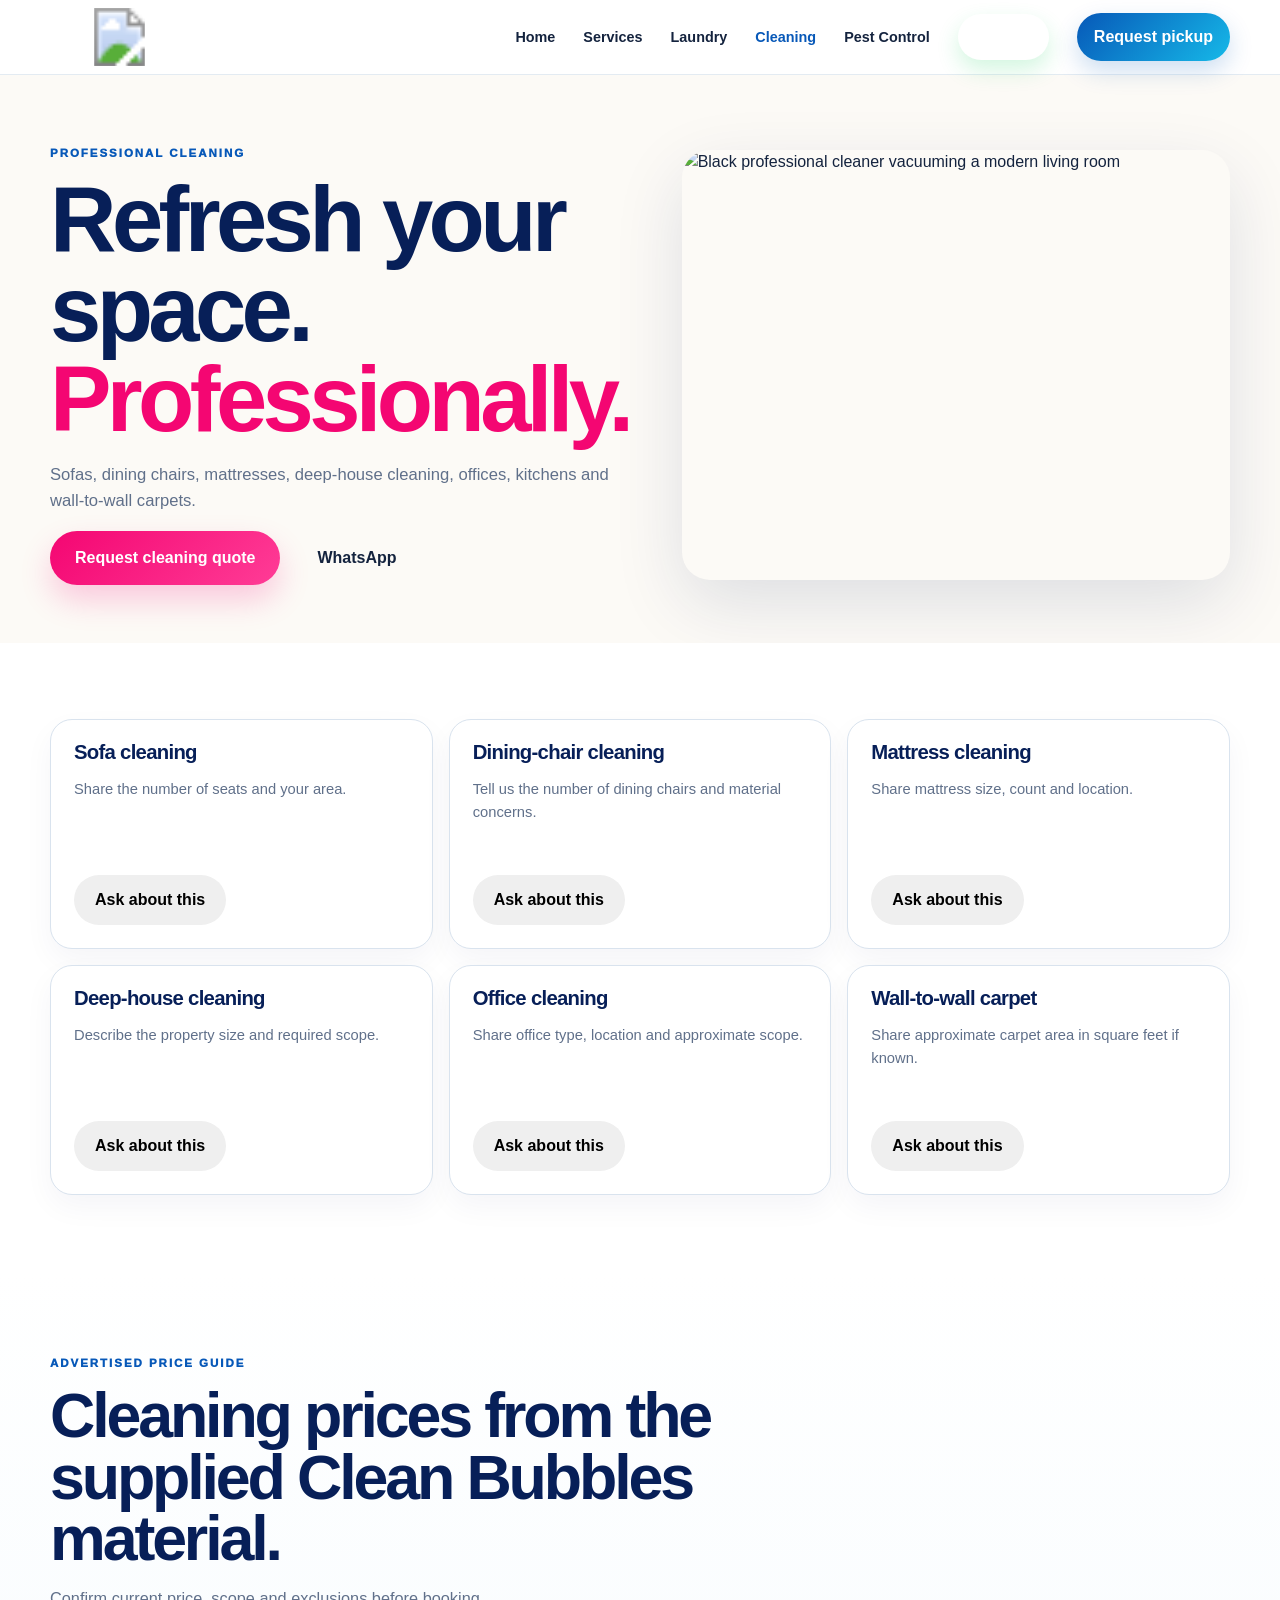
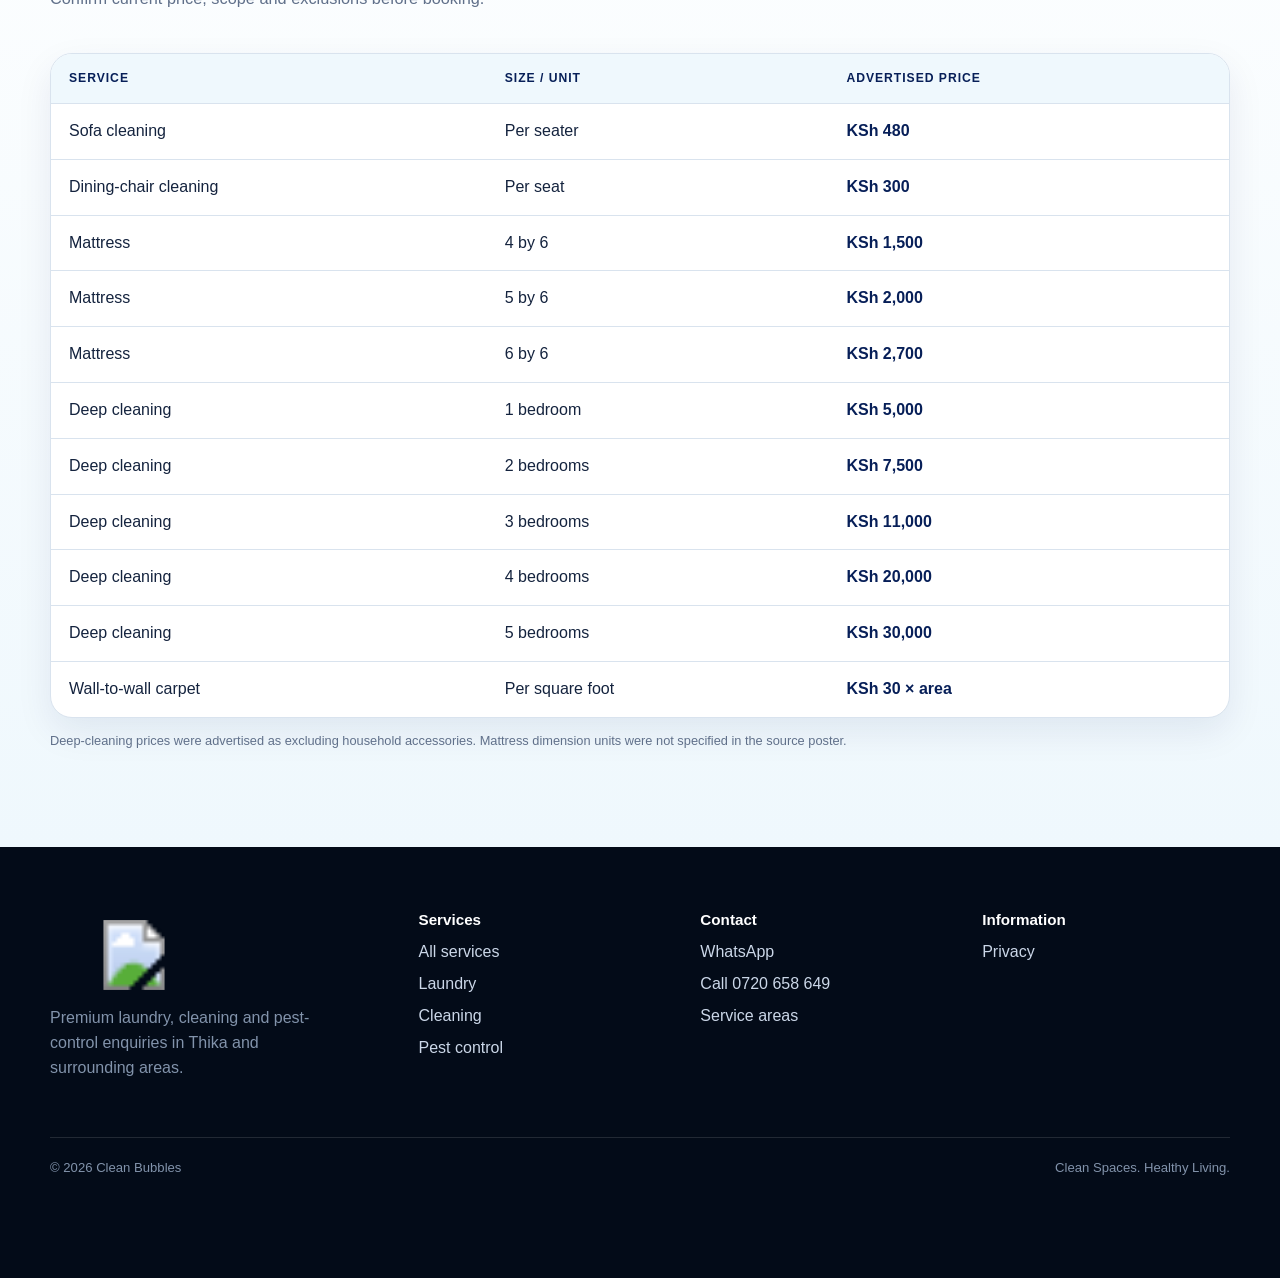
==== commit 6ca0e7af: "Use Black professional cleaner imagery and retain cleaning price guide" ====
--- a/cleaning/index.html
+++ b/cleaning/index.html
@@ -1,126 +1,25 @@
-<!doctype html>
-<html lang="en"><head>
-<meta charset="utf-8"><meta name="viewport" content="width=device-width,initial-scale=1">
-<meta name="description" content="Professional sofa, mattress, deep-house, office, kitchen and carpet cleaning from Clean Bubbles.">
-<title>Cleaning Services & Prices | Clean Bubbles</title>
-<link rel="stylesheet" href="../assets/css/styles.css"><script defer src="../assets/js/main.js"></script><script defer src="../assets/js/enquiry.js"></script>
-</head><body><a class="skip-link" href="#main">Skip to content</a>
-<header class="site-header">
-  <div class="container nav-shell">
-    <a class="brand-lockup" href="../"><span class="brand-word brand-clean">Clean</span><span class="brand-word brand-bubbles">Bubbles</span></a>
-    <button class="menu-toggle" type="button" aria-expanded="false" aria-controls="primary-nav"><span>Menu</span><span class="menu-lines" aria-hidden="true"></span></button>
-    <nav id="primary-nav" class="primary-nav" aria-label="Primary navigation">
-      <a href="../">Home</a>
-      <div class="nav-dropdown">
-        <button class="nav-drop-toggle" type="button" aria-expanded="false">Services</button>
-        <div class="nav-dropdown-menu">
-          <a href="../laundry/"><strong>Laundry</strong><small>Garments, bedding & pickup</small></a>
-          <a href="../cleaning/"><strong>Cleaning</strong><small>Homes, sofas & offices</small></a>
-          <a href="../fumigation/"><strong>Fumigation</strong><small>Pest-control enquiries</small></a>
-        </div>
-      </div>
-      <a href="../contact/#areas">Service areas</a>
-      <button class="nav-cta" type="button" data-enquiry data-category="laundry" data-service="Pickup & delivery">Request pickup</button>
-    </nav>
-  </div>
-</header>
+<!doctype html><html lang="en"><head><meta charset="utf-8"><meta name="viewport" content="width=device-width,initial-scale=1"><meta name="description" content="Clean Bubbles professional cleaning services and advertised price guide."><title>Professional Cleaning | Clean Bubbles</title><link rel="stylesheet" href="../assets/css/styles.css"><script defer src="../assets/js/main.js"></script><script defer src="../assets/js/enquiry.js"></script></head><body><a class="skip-link" href="#main">Skip to content</a><header class="site-header"><div class="container nav-shell">
+  <a class="logo-lockup" href="../" aria-label="Clean Bubbles home"><img src="../assets/images/logo.svg" alt="Clean Bubbles Laundry & Cleaning Services"></a>
+  <button class="menu-toggle" type="button" aria-expanded="false" aria-controls="primary-nav"><span>Menu</span><span class="menu-lines" aria-hidden="true"></span></button>
+  <nav id="primary-nav" class="primary-nav" aria-label="Primary navigation"><a href="../">Home</a><a href="../services/">Services</a><a href="../laundry/">Laundry</a><a href="../cleaning/" class="active">Cleaning</a><a href="../fumigation/">Pest Control</a><a class="nav-whatsapp" href="https://wa.me/254723791323" target="_blank" rel="noopener noreferrer">WhatsApp</a><button class="nav-cta" type="button" data-enquiry data-category="laundry" data-service="Pickup & delivery">Request pickup</button></nav>
+  </div></header>
 <main id="main">
-<section class="page-hero-premium">
-  <div class="container inner-hero-grid">
-    <div class="inner-hero-copy">
-      <p class="kicker">Professional cleaning</p>
-      <h1>Refresh the spaces<br><span>you live in.</span></h1>
-      <p>Cleaning enquiries for sofas, dining chairs, mattresses, homes, kitchens, offices and wall-to-wall carpets.</p>
-      <button class="btn btn-primary btn-large" type="button" data-enquiry data-category="cleaning">Request a cleaning quote</button>
-    </div>
-    <div class="inner-hero-photo"><img src="https://images.pexels.com/photos/4401535/pexels-photo-4401535.jpeg?auto=compress&cs=tinysrgb&w=1200" alt="Professional sofa cleaning in progress"></div>
-  </div>
-</section>
-<section class="inner-service-section">
-  <div class="container">
-    <div class="editorial-head"><p class="kicker">Cleaning services</p><h2>Furniture, fabrics and spaces.</h2></div>
-    <div class="inner-service-grid">
-<article class="inner-service-card">
-  <h3>Sofa cleaning</h3>
-  <p>Share the number of sofa seats, fabric concerns if any, and your area.</p>
-  <button class="btn btn-ghost" type="button" data-enquiry data-category="cleaning" data-service="Sofa cleaning">Ask about this</button>
-</article>
-<article class="inner-service-card">
-  <h3>Dining-chair cleaning</h3>
-  <p>Tell us the number of dining chairs and material concerns.</p>
-  <button class="btn btn-ghost" type="button" data-enquiry data-category="cleaning" data-service="Dining-chair cleaning">Ask about this</button>
-</article>
-<article class="inner-service-card">
-  <h3>Mattress cleaning</h3>
-  <p>Share mattress size, count and location.</p>
-  <button class="btn btn-ghost" type="button" data-enquiry data-category="cleaning" data-service="Mattress cleaning">Ask about this</button>
-</article>
-<article class="inner-service-card">
-  <h3>Deep-house cleaning</h3>
-  <p>Describe the property size or bedroom count and the cleaning scope you need.</p>
-  <button class="btn btn-ghost" type="button" data-enquiry data-category="cleaning" data-service="Deep-house cleaning">Ask about this</button>
-</article>
-<article class="inner-service-card">
-  <h3>Office cleaning</h3>
-  <p>Share the type of workspace, approximate scope and location.</p>
-  <button class="btn btn-ghost" type="button" data-enquiry data-category="cleaning" data-service="Office cleaning">Ask about this</button>
-</article>
-<article class="inner-service-card">
-  <h3>Kitchen cleaning</h3>
-  <p>Describe the kitchen and the cleaning scope you need.</p>
-  <button class="btn btn-ghost" type="button" data-enquiry data-category="cleaning" data-service="Kitchen cleaning">Ask about this</button>
-</article>
-<article class="inner-service-card">
-  <h3>Wall-to-wall carpet</h3>
-  <p>Share the approximate carpet area in square feet if known.</p>
-  <button class="btn btn-ghost" type="button" data-enquiry data-category="cleaning" data-service="Wall-to-wall carpet cleaning">Ask about this</button>
-</article></div>
-  </div>
-</section>
-<section class="section price-preview">
-  <div class="container">
-    <div class="editorial-head"><p class="kicker">Advertised price guide</p><h2>Cleaning prices from the supplied material.</h2><p>Confirm the current price, scope and any exclusions with the team before booking.</p></div>
-    <div class="price-table-wrap">
-      <table class="price-table">
-        <thead><tr><th>Service</th><th>Size / unit</th><th>Advertised price</th></tr></thead>
-        <tbody>
-          <tr><td>Sofa cleaning</td><td>Per seater</td><td>KSh 480</td></tr>
-          <tr><td>Dining-chair cleaning</td><td>Per seat</td><td>KSh 300</td></tr>
-          <tr><td>Mattress</td><td>4 by 6</td><td>KSh 1,500</td></tr>
-          <tr><td>Mattress</td><td>5 by 6</td><td>KSh 2,000</td></tr>
-          <tr><td>Mattress</td><td>6 by 6</td><td>KSh 2,700</td></tr>
-          <tr><td>Deep cleaning</td><td>1 bedroom</td><td>KSh 5,000</td></tr>
-          <tr><td>Deep cleaning</td><td>2 bedrooms</td><td>KSh 7,500</td></tr>
-          <tr><td>Deep cleaning</td><td>3 bedrooms</td><td>KSh 11,000</td></tr>
-          <tr><td>Deep cleaning</td><td>4 bedrooms</td><td>KSh 20,000</td></tr>
-          <tr><td>Deep cleaning</td><td>5 bedrooms</td><td>KSh 30,000</td></tr>
-          <tr><td>Wall-to-wall carpet</td><td>Per square foot</td><td>KSh 30 × area</td></tr>
-        </tbody>
-      </table>
-    </div>
-    <p class="price-disclaimer">Deep-cleaning rates were advertised with the note “excluding household accessories.” Mattress dimension units were not specified in the supplied poster, so the website preserves the source wording.</p>
-  </div>
-</section>
-<section class="section scene-dark">
-  <div class="container inner-cta">
-    <div><p class="kicker kicker-light">Ready for a quote?</p><h2>Tell us what needs cleaning.</h2><p>Share the item count, room count, carpet area or other useful details and your location.</p></div>
-    <button class="btn btn-white btn-large" type="button" data-enquiry data-category="cleaning">Request cleaning quote</button>
-  </div>
-</section>
-</main>
-<footer class="site-footer">
-  <div class="container footer-grid">
-    <div>
-      <a class="brand-lockup brand-lockup-light" href="../"><span class="brand-word brand-clean">Clean</span><span class="brand-word brand-bubbles">Bubbles</span></a>
-      <p>Laundry, cleaning and fumigation services.</p>
-    </div>
-    <div><h2>Services</h2><a href="../laundry/">Laundry</a><a href="../cleaning/">Cleaning</a><a href="../fumigation/">Fumigation</a></div>
-    <div><h2>Contact</h2><a href="tel:+254723791323">0723 791 323</a><a href="tel:+254720658649">0720 658 649</a><a href="https://wa.me/254723791323" target="_blank" rel="noopener noreferrer">WhatsApp</a></div>
-    <div><h2>Information</h2><a href="../contact/">Contact & service areas</a><a href="../privacy/">Privacy</a></div>
-  </div>
-  <div class="container footer-bottom"><span>© <span data-year></span> Clean Bubbles</span><span>Thika and surrounding areas</span></div>
-</footer>
-<div class="mobile-action-bar" aria-label="Quick contact actions">
-  <button type="button" data-enquiry data-category="laundry" data-service="Pickup & delivery">Request pickup</button>
-  <a href="https://wa.me/254723791323" target="_blank" rel="noopener noreferrer">WhatsApp</a>
-</div></body></html>+<section class="page-hero-premium"><div class="container inner-hero-grid"><div class="inner-hero-copy"><p class="kicker">Professional cleaning</p><h1>Refresh your space.<br><span>Professionally.</span></h1><p>Sofas, dining chairs, mattresses, deep-house cleaning, offices, kitchens and wall-to-wall carpets.</p><div class="hero-buttons"><button class="btn btn-primary btn-large" type="button" data-enquiry data-category="cleaning">Request cleaning quote</button><a class="btn btn-whatsapp btn-large" href="https://wa.me/254723791323" target="_blank" rel="noopener noreferrer">WhatsApp</a></div></div><div class="black-pro-photo"><img src="https://images.pexels.com/photos/6197050/pexels-photo-6197050.jpeg?auto=compress&cs=tinysrgb&w=1600" alt="Black professional cleaner vacuuming a modern living room"></div></div></section>
+<section class="inner-service-section"><div class="container"><div class="inner-service-grid">
+<article class="inner-service-card"><h3>Sofa cleaning</h3><p>Share the number of seats and your area.</p><button class="btn btn-secondary" type="button" data-enquiry data-category="cleaning" data-service="Sofa cleaning">Ask about this</button></article>
+<article class="inner-service-card"><h3>Dining-chair cleaning</h3><p>Tell us the number of dining chairs and material concerns.</p><button class="btn btn-secondary" type="button" data-enquiry data-category="cleaning" data-service="Dining-chair cleaning">Ask about this</button></article>
+<article class="inner-service-card"><h3>Mattress cleaning</h3><p>Share mattress size, count and location.</p><button class="btn btn-secondary" type="button" data-enquiry data-category="cleaning" data-service="Mattress cleaning">Ask about this</button></article>
+<article class="inner-service-card"><h3>Deep-house cleaning</h3><p>Describe the property size and required scope.</p><button class="btn btn-secondary" type="button" data-enquiry data-category="cleaning" data-service="Deep-house cleaning">Ask about this</button></article>
+<article class="inner-service-card"><h3>Office cleaning</h3><p>Share office type, location and approximate scope.</p><button class="btn btn-secondary" type="button" data-enquiry data-category="cleaning" data-service="Office cleaning">Ask about this</button></article>
+<article class="inner-service-card"><h3>Wall-to-wall carpet</h3><p>Share approximate carpet area in square feet if known.</p><button class="btn btn-secondary" type="button" data-enquiry data-category="cleaning" data-service="Wall-to-wall carpet cleaning">Ask about this</button></article>
+</div></div></section>
+<section class="section price-preview"><div class="container"><div class="editorial-head"><p class="kicker">Advertised price guide</p><h2>Cleaning prices from the supplied Clean Bubbles material.</h2><p>Confirm current price, scope and exclusions before booking.</p></div><div class="price-table-wrap"><table class="price-table"><thead><tr><th>Service</th><th>Size / unit</th><th>Advertised price</th></tr></thead><tbody>
+<tr><td>Sofa cleaning</td><td>Per seater</td><td>KSh 480</td></tr><tr><td>Dining-chair cleaning</td><td>Per seat</td><td>KSh 300</td></tr><tr><td>Mattress</td><td>4 by 6</td><td>KSh 1,500</td></tr><tr><td>Mattress</td><td>5 by 6</td><td>KSh 2,000</td></tr><tr><td>Mattress</td><td>6 by 6</td><td>KSh 2,700</td></tr><tr><td>Deep cleaning</td><td>1 bedroom</td><td>KSh 5,000</td></tr><tr><td>Deep cleaning</td><td>2 bedrooms</td><td>KSh 7,500</td></tr><tr><td>Deep cleaning</td><td>3 bedrooms</td><td>KSh 11,000</td></tr><tr><td>Deep cleaning</td><td>4 bedrooms</td><td>KSh 20,000</td></tr><tr><td>Deep cleaning</td><td>5 bedrooms</td><td>KSh 30,000</td></tr><tr><td>Wall-to-wall carpet</td><td>Per square foot</td><td>KSh 30 × area</td></tr>
+</tbody></table></div><p class="price-disclaimer">Deep-cleaning prices were advertised as excluding household accessories. Mattress dimension units were not specified in the source poster.</p></div></section>
+</main><footer class="site-footer"><div class="container footer-grid">
+ <div><a class="logo-lockup" href="../"><img src="../assets/images/logo.svg" alt="Clean Bubbles"></a><p>Premium laundry, cleaning and pest-control enquiries in Thika and surrounding areas.</p></div>
+ <div><h2>Services</h2><a href="../services/">All services</a><a href="../laundry/">Laundry</a><a href="../cleaning/">Cleaning</a><a href="../fumigation/">Pest control</a></div>
+ <div><h2>Contact</h2><a href="https://wa.me/254723791323" target="_blank" rel="noopener noreferrer">WhatsApp</a><a href="tel:+254720658649">Call 0720 658 649</a><a href="../contact/">Service areas</a></div>
+ <div><h2>Information</h2><a href="../privacy/">Privacy</a></div>
+ </div><div class="container footer-bottom"><span>© <span data-year></span> Clean Bubbles</span><span>Clean Spaces. Healthy Living.</span></div></footer>
+ <div class="mobile-action-bar"><button type="button" data-enquiry data-category="laundry" data-service="Pickup & delivery">Request pickup</button><a href="https://wa.me/254723791323" target="_blank" rel="noopener noreferrer">WhatsApp</a></div></body></html>
--- a/assets/css/styles.css
+++ b/assets/css/styles.css
@@ -401,3 +401,62 @@
   .reveal{opacity:1!important;transform:none!important;transition:none!important}
   .service-photo img,.btn,.price-preview-card{transition:none!important}
 }
+
+
+/* === APPROVED OCT 2 REVISION === */
+.logo-lockup{display:flex;align-items:center;flex:0 0 auto;text-decoration:none}
+.logo-lockup img{display:block;width:auto;height:58px;max-width:250px;object-fit:contain}
+.site-footer .logo-lockup img{height:70px;filter:none}
+.nav-whatsapp{
+  display:inline-flex;align-items:center;gap:8px;padding:11px 16px;border-radius:999px;
+  background:#25D366;color:#fff!important;font-weight:900;text-decoration:none;box-shadow:0 10px 22px rgba(37,211,102,.2)
+}
+.nav-whatsapp:before{content:"◉";font-size:.9rem}
+.visual-service-grid{display:grid;grid-template-columns:repeat(3,1fr);gap:18px}
+.visual-service-card{
+  position:relative;overflow:hidden;border-radius:26px;min-height:420px;background:#071F58;
+  box-shadow:0 22px 52px rgba(7,31,88,.12)
+}
+.visual-service-card img{position:absolute;inset:0;width:100%;height:100%;object-fit:cover;transition:transform .45s ease}
+.visual-service-card:hover img{transform:scale(1.04)}
+.visual-service-card:after{content:"";position:absolute;inset:0;background:linear-gradient(180deg,transparent 32%,rgba(4,20,56,.9))}
+.visual-service-card .visual-copy{position:absolute;left:22px;right:22px;bottom:22px;z-index:2;color:#fff}
+.visual-service-card h3{color:#fff;font-size:1.8rem;margin-bottom:8px}
+.visual-service-card p{color:#d7e4f3;margin:0 0 14px}
+.visual-service-card .btn{background:#fff;color:#071F58}
+.service-directory-hero{padding:82px 0 42px;background:linear-gradient(180deg,#fff,#F6FBFF)}
+.service-directory-hero .lead{max-width:760px}
+.laundry-gallery{display:grid;grid-template-columns:repeat(3,1fr);gap:16px}
+.laundry-card{
+  overflow:hidden;border-radius:22px;border:1px solid var(--border);background:#fff;
+  box-shadow:0 12px 34px rgba(7,31,88,.07)
+}
+.laundry-card img{width:100%;height:245px;object-fit:cover}
+.laundry-card .content{padding:18px}
+.laundry-card h3{font-size:1.28rem;margin-bottom:8px}
+.laundry-card p{font-size:.9rem;color:var(--muted);margin:0 0 14px}
+.pest-grid{display:grid;grid-template-columns:repeat(5,1fr);gap:14px}
+.pest-card{
+  overflow:hidden;border-radius:20px;border:1px solid var(--border);background:#fff;box-shadow:0 10px 26px rgba(7,31,88,.06)
+}
+.pest-card img{width:100%;height:180px;object-fit:cover}
+.pest-card .content{padding:15px}
+.pest-card h3{font-size:1.15rem;margin-bottom:7px}
+.pest-card p{font-size:.84rem;color:var(--muted);min-height:58px}
+.image-credit{font-size:.72rem;color:var(--muted);margin-top:12px}
+.commercial-hero-image{border-radius:30px;overflow:hidden;box-shadow:var(--shadow);min-height:520px}
+.commercial-hero-image img{width:100%;height:100%;min-height:520px;object-fit:cover}
+.black-pro-photo{border-radius:28px;overflow:hidden;box-shadow:var(--shadow);min-height:430px}
+.black-pro-photo img{width:100%;height:100%;min-height:430px;object-fit:cover}
+.apartment-note{font-size:.78rem;color:var(--muted)}
+@media(max-width:980px){
+  .visual-service-grid,.laundry-gallery{grid-template-columns:1fr 1fr}
+  .pest-grid{grid-template-columns:repeat(2,1fr)}
+  .logo-lockup img{height:50px;max-width:215px}
+}
+@media(max-width:640px){
+  .visual-service-grid,.laundry-gallery,.pest-grid{grid-template-columns:1fr}
+  .visual-service-card{min-height:340px}
+  .logo-lockup img{height:42px;max-width:175px}
+  .nav-whatsapp{display:none}
+}
